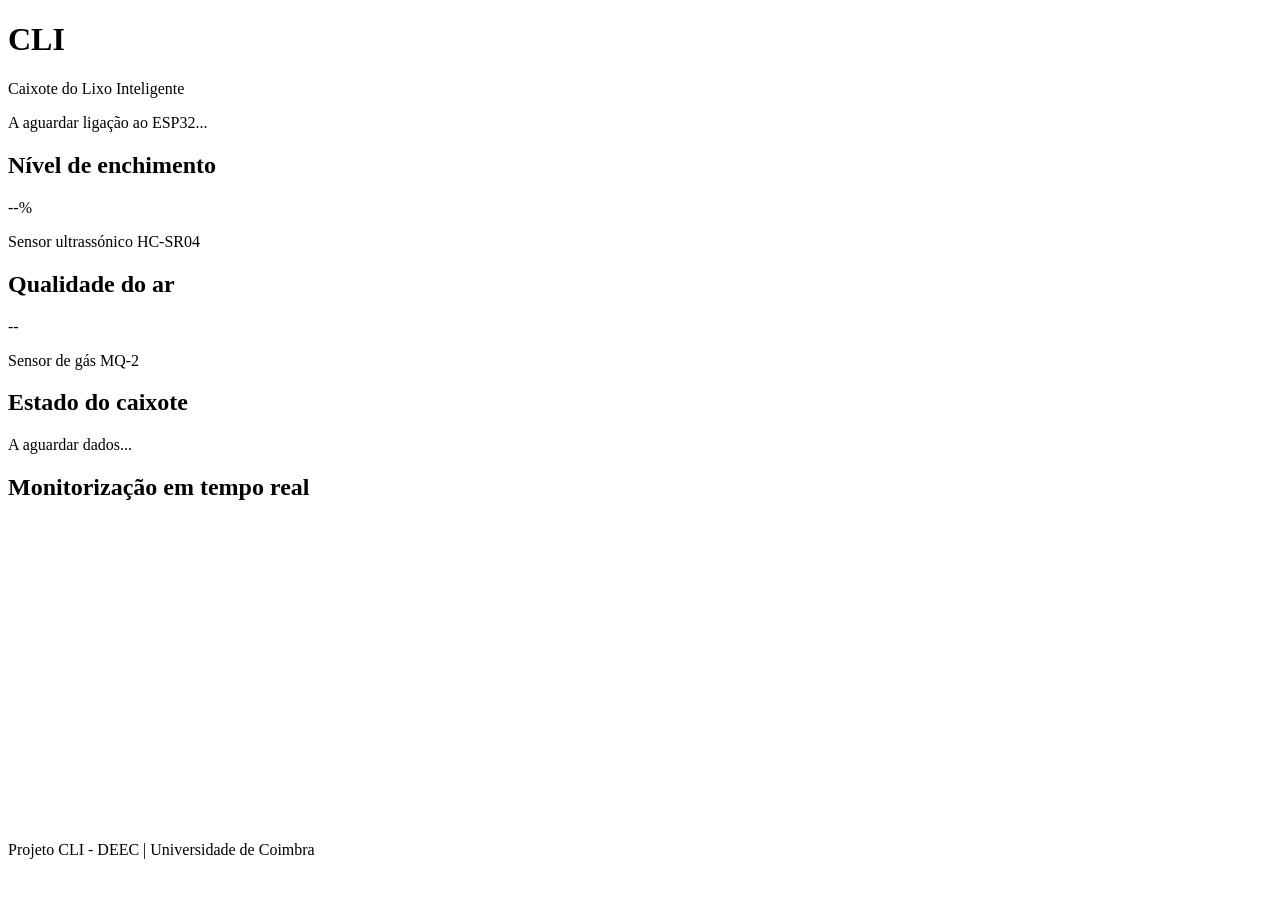
==== index.html @ 329451e4 "Create index.html" ====
<!DOCTYPE html>
<html lang="pt">
<head>
    <meta charset="UTF-8">
    <meta name="viewport" content="width=device-width, initial-scale=1.0">
    <title>CLI - Caixote Inteligente</title>
    <link rel="stylesheet" href="style.css">
</head>
<body>

    <header>
        <h1>CLI</h1>
        <p>Caixote do Lixo Inteligente</p>
        <span id="ligacao">A aguardar ligação ao ESP32...</span>
    </header>

    <main>
        <section class="sensores">
            <div class="cartao">
                <h2>Nível de enchimento</h2>
                <p id="nivel">--%</p>
                <span>Sensor ultrassónico HC-SR04</span>
            </div>

            <div class="cartao">
                <h2>Qualidade do ar</h2>
                <p id="gas">--</p>
                <span>Sensor de gás MQ-2</span>
            </div>
        </section>

        <section class="estado">
            <h2>Estado do caixote</h2>
            <p id="estado">A aguardar dados...</p>
        </section>

        <section class="grafico">
            <h2>Monitorização em tempo real</h2>
            <canvas id="grafico" width="700" height="300"></canvas>
        </section>
    </main>

    <footer>
        <p>Projeto CLI - DEEC | Universidade de Coimbra</p>
    </footer>

    <script src="script.js"></script>
</body>
</html>
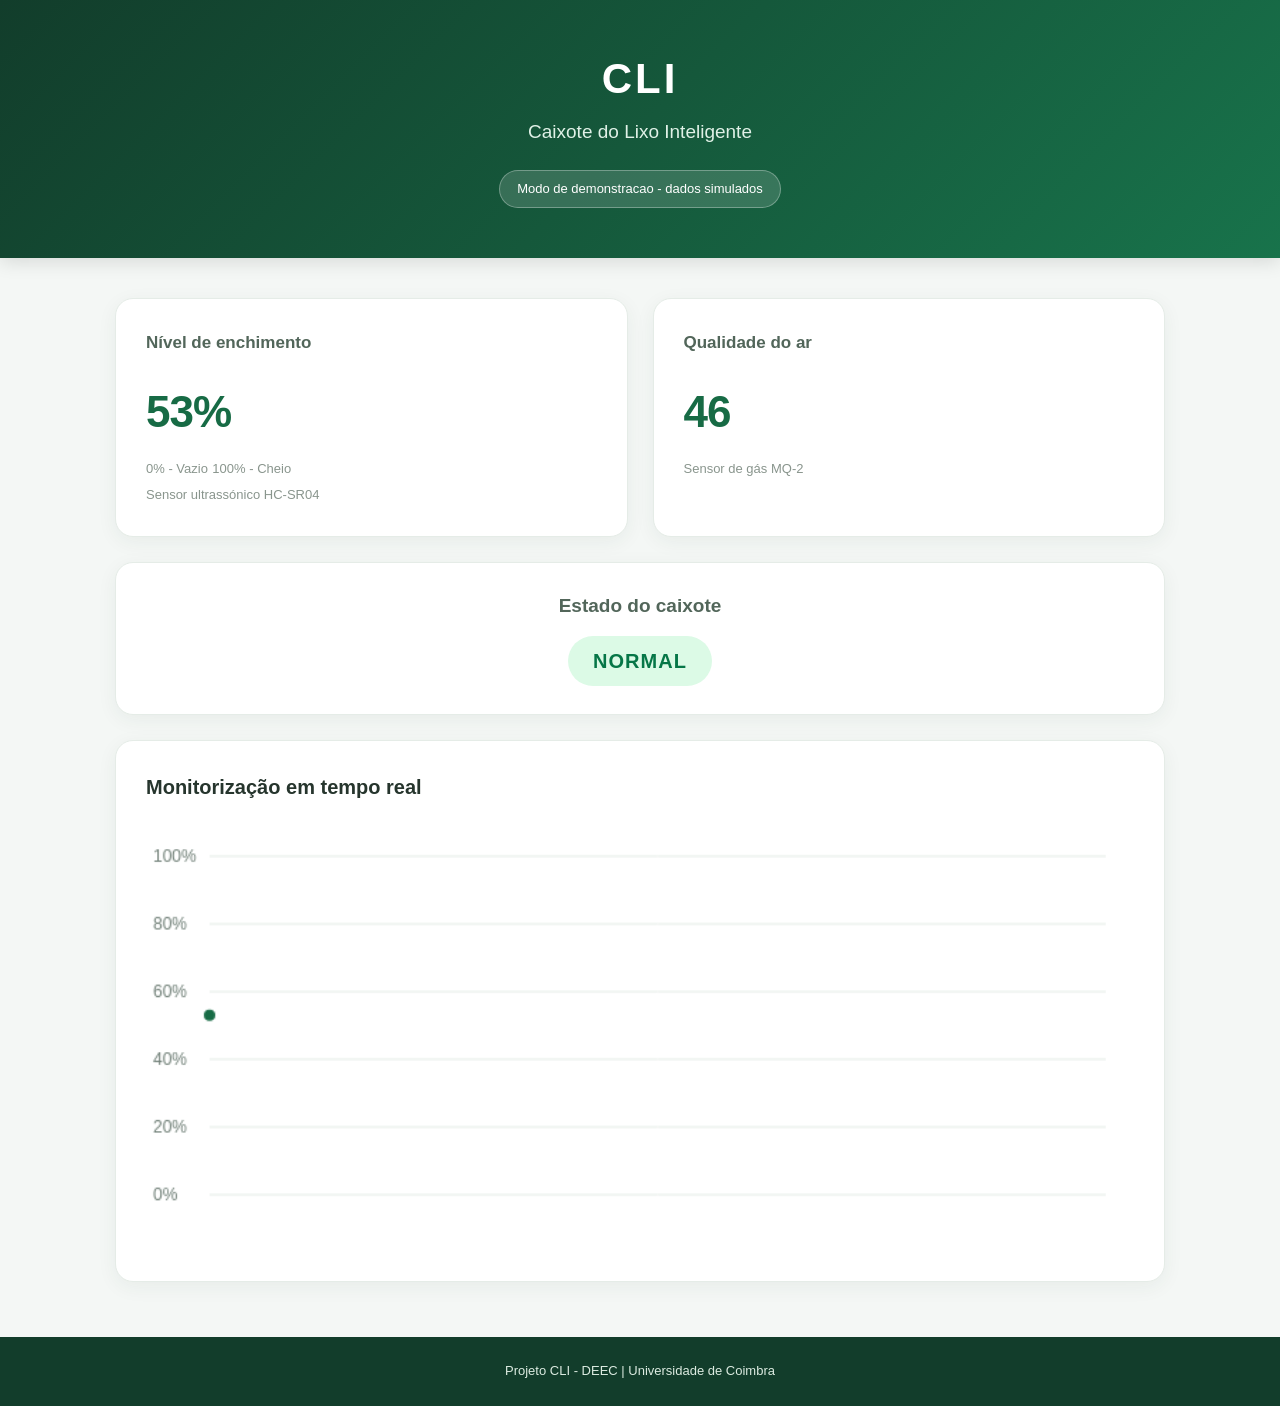
==== commit 39aa6486: "Update index.html" ====
--- a/index.html
+++ b/index.html
@@ -18,10 +18,21 @@
     <main>
         <section class="sensores">
             <div class="cartao">
-                <h2>Nível de enchimento</h2>
-                <p id="nivel">--%</p>
-                <span>Sensor ultrassónico HC-SR04</span>
-            </div>
+    <h2>Nível de enchimento</h2>
+
+    <p id="nivel">--%</p>
+
+    <div class="barra-progresso">
+        <div id="barraNivel"></div>
+    </div>
+
+    <div class="escala">
+        <span>0% - Vazio</span>
+        <span>100% - Cheio</span>
+    </div>
+
+    <span>Sensor ultrassónico HC-SR04</span>
+</div>
 
             <div class="cartao">
                 <h2>Qualidade do ar</h2>
--- a/style.css
+++ b/style.css
@@ -0,0 +1,196 @@
+
+/* CONFIGURACAO GERAL */
+* {
+    margin: 0;
+    padding: 0;
+    box-sizing: border-box;
+}
+
+body {
+    font-family: 'Segoe UI', Arial, sans-serif;
+    background: #f4f7f5;
+    color: #26352d;
+    line-height: 1.6;
+}
+
+/* CABECALHO */
+header {
+    background: linear-gradient(135deg, #123d2b, #18734b);
+    color: white;
+    text-align: center;
+    padding: 45px 20px 50px;
+    box-shadow: 0 4px 18px rgba(0, 0, 0, 0.12);
+}
+
+header h1 {
+    font-size: 42px;
+    font-weight: 800;
+    letter-spacing: 3px;
+    margin-bottom: 5px;
+}
+
+header p {
+    font-size: 19px;
+    color: #e0f1e7;
+    margin-bottom: 22px;
+}
+
+#ligacao {
+    display: inline-block;
+    font-size: 13px;
+    background: rgba(255, 255, 255, 0.15);
+    color: white;
+    padding: 8px 17px;
+    border: 1px solid rgba(255,255,255,0.3);
+    border-radius: 30px;
+}
+
+/* CONTEUDO PRINCIPAL */
+main {
+    max-width: 1100px;
+    margin: 40px auto;
+    padding: 0 25px;
+}
+
+/* CARTOES DOS SENSORES */
+.sensores {
+    display: grid;
+    grid-template-columns: repeat(2, 1fr);
+    gap: 25px;
+}
+
+.cartao {
+    background: white;
+    padding: 30px;
+    border-radius: 18px;
+    text-align: left;
+    border: 1px solid #e5ece7;
+    box-shadow: 0 5px 20px rgba(27, 70, 47, 0.06);
+    transition: transform 0.2s, box-shadow 0.2s;
+}
+
+.cartao:hover {
+    transform: translateY(-4px);
+    box-shadow: 0 10px 25px rgba(27, 70, 47, 0.12);
+}
+
+.cartao h2 {
+    font-size: 17px;
+    font-weight: 600;
+    color: #52665a;
+    margin-bottom: 20px;
+}
+
+.cartao p {
+    font-size: 44px;
+    font-weight: 750;
+    color: #176b45;
+    margin-bottom: 8px;
+    letter-spacing: -1px;
+}
+
+.cartao span {
+    font-size: 13px;
+    color: #89958d;
+}
+
+/* ESTADO DO CAIXOTE */
+.estado {
+    background: white;
+    padding: 28px;
+    margin-top: 25px;
+    border-radius: 18px;
+    text-align: center;
+    border: 1px solid #e5ece7;
+    box-shadow: 0 5px 20px rgba(27, 70, 47, 0.06);
+}
+
+.estado h2 {
+    font-size: 19px;
+    color: #52665a;
+    margin-bottom: 14px;
+}
+
+#estado {
+    display: inline-block;
+    font-size: 20px;
+    font-weight: 750;
+    letter-spacing: 1px;
+    padding: 9px 25px;
+    border-radius: 30px;
+    background: #eaf5ee;
+    color: #176b45;
+}
+
+/* GRAFICO */
+.grafico {
+    background: white;
+    padding: 30px;
+    margin-top: 25px;
+    border-radius: 18px;
+    border: 1px solid #e5ece7;
+    box-shadow: 0 5px 20px rgba(27, 70, 47, 0.06);
+}
+
+.grafico h2 {
+    font-size: 20px;
+    color: #26352d;
+    margin-bottom: 25px;
+}
+
+canvas {
+    display: block;
+    width: 100%;
+    height: auto;
+}
+
+/* RODAPE */
+footer {
+    background: #123d2b;
+    color: #dcebe1;
+    text-align: center;
+    padding: 24px 15px;
+    margin-top: 55px;
+    font-size: 13px;
+}
+
+/* ADAPTACAO A TELEMOVEIS */
+@media (max-width: 650px) {
+    header {
+        padding: 35px 15px;
+    }
+
+    header h1 {
+        font-size: 34px;
+    }
+
+    header p {
+        font-size: 16px;
+    }
+
+    main {
+        margin: 25px auto;
+        padding: 0 15px;
+    }
+
+    .sensores {
+        grid-template-columns: 1fr;
+        gap: 16px;
+    }
+
+    .cartao {
+        padding: 25px;
+    }
+
+    .cartao p {
+        font-size: 38px;
+    }
+
+    .grafico {
+        padding: 20px;
+    }
+
+    .estado {
+        padding: 22px;
+    }
+}
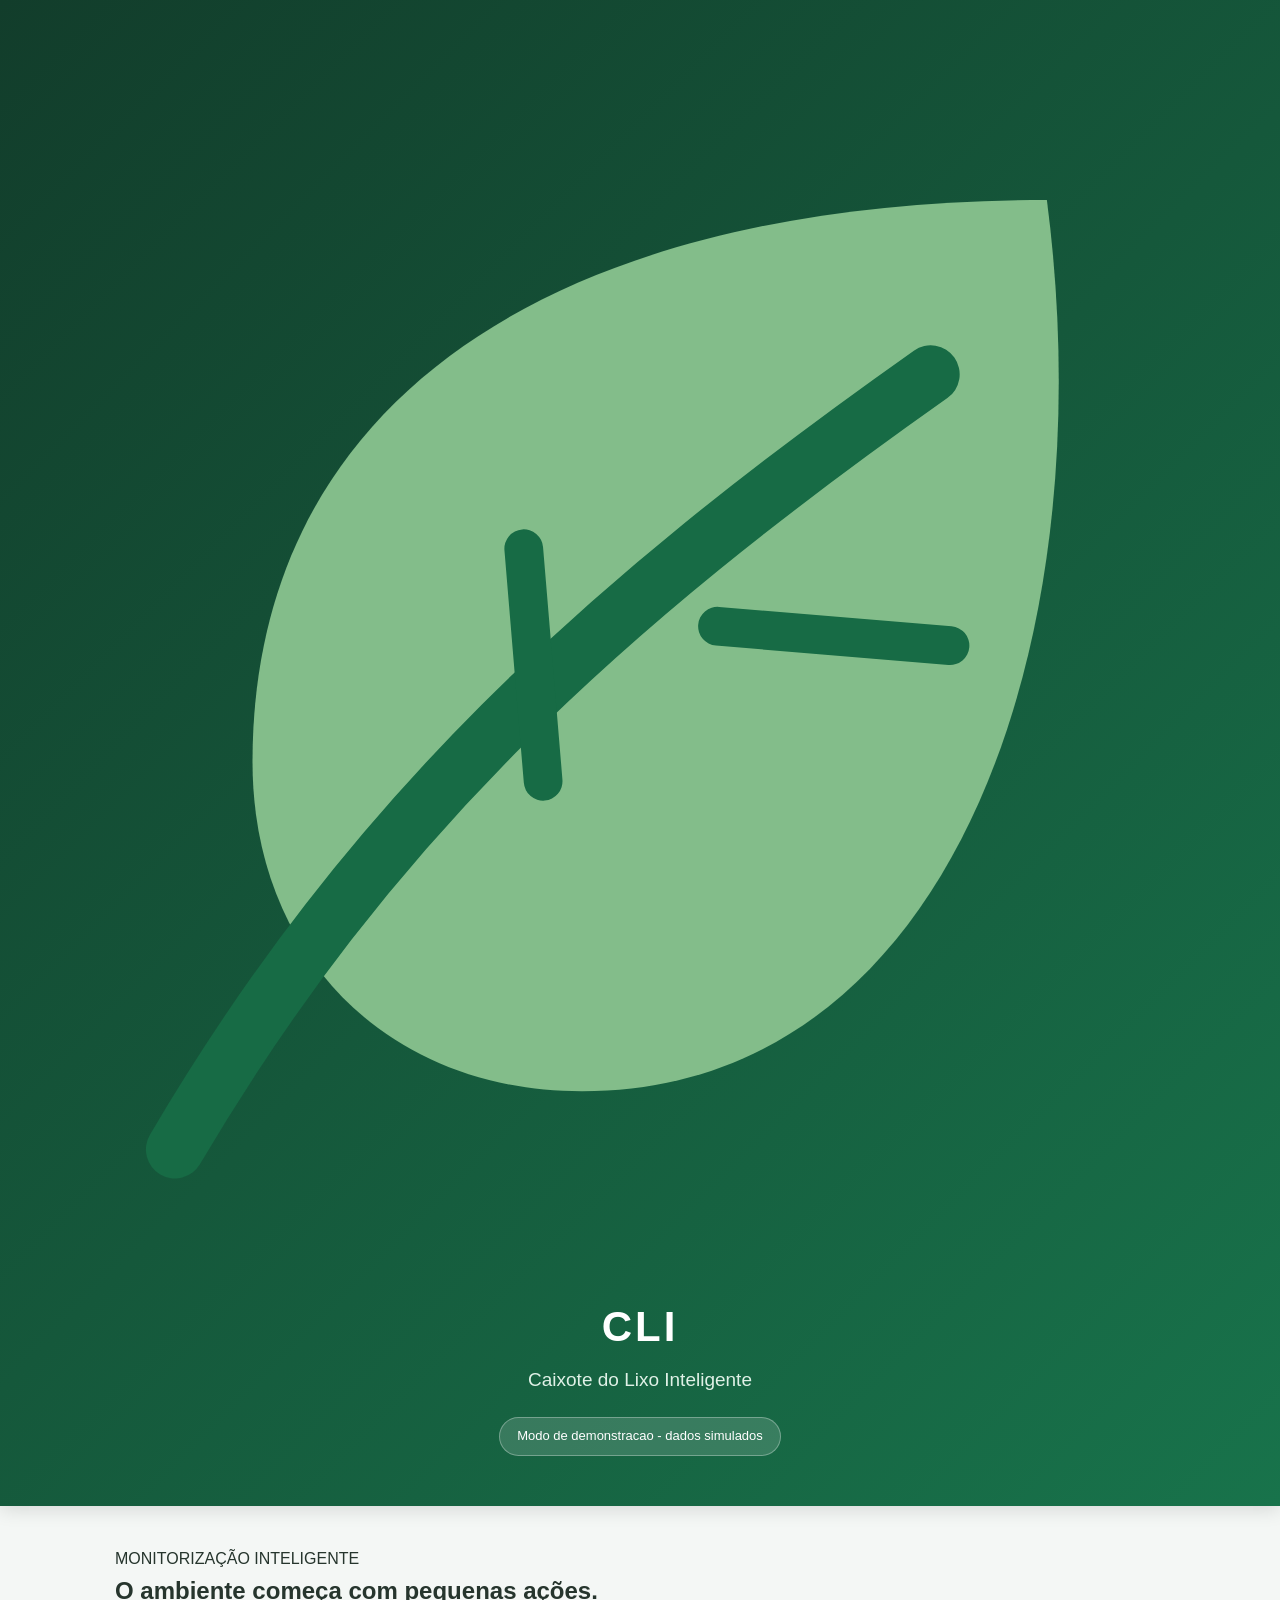
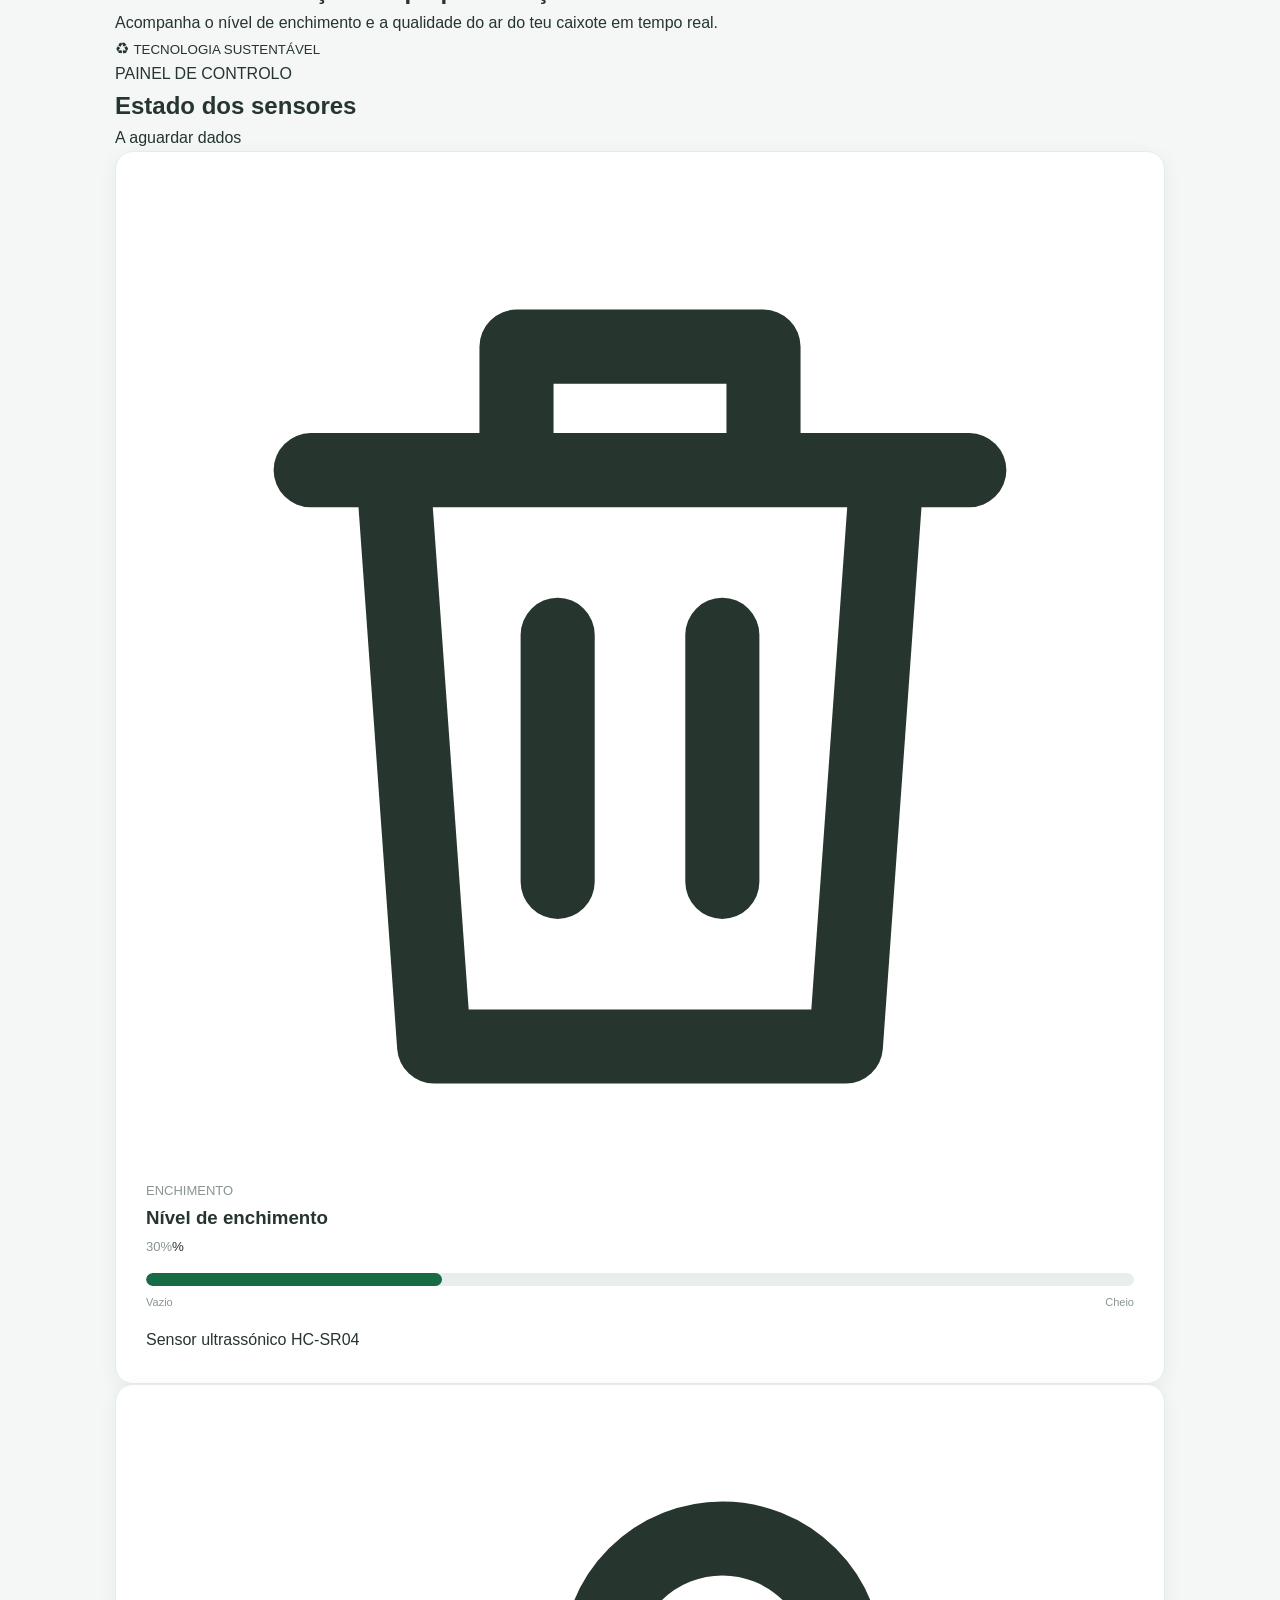
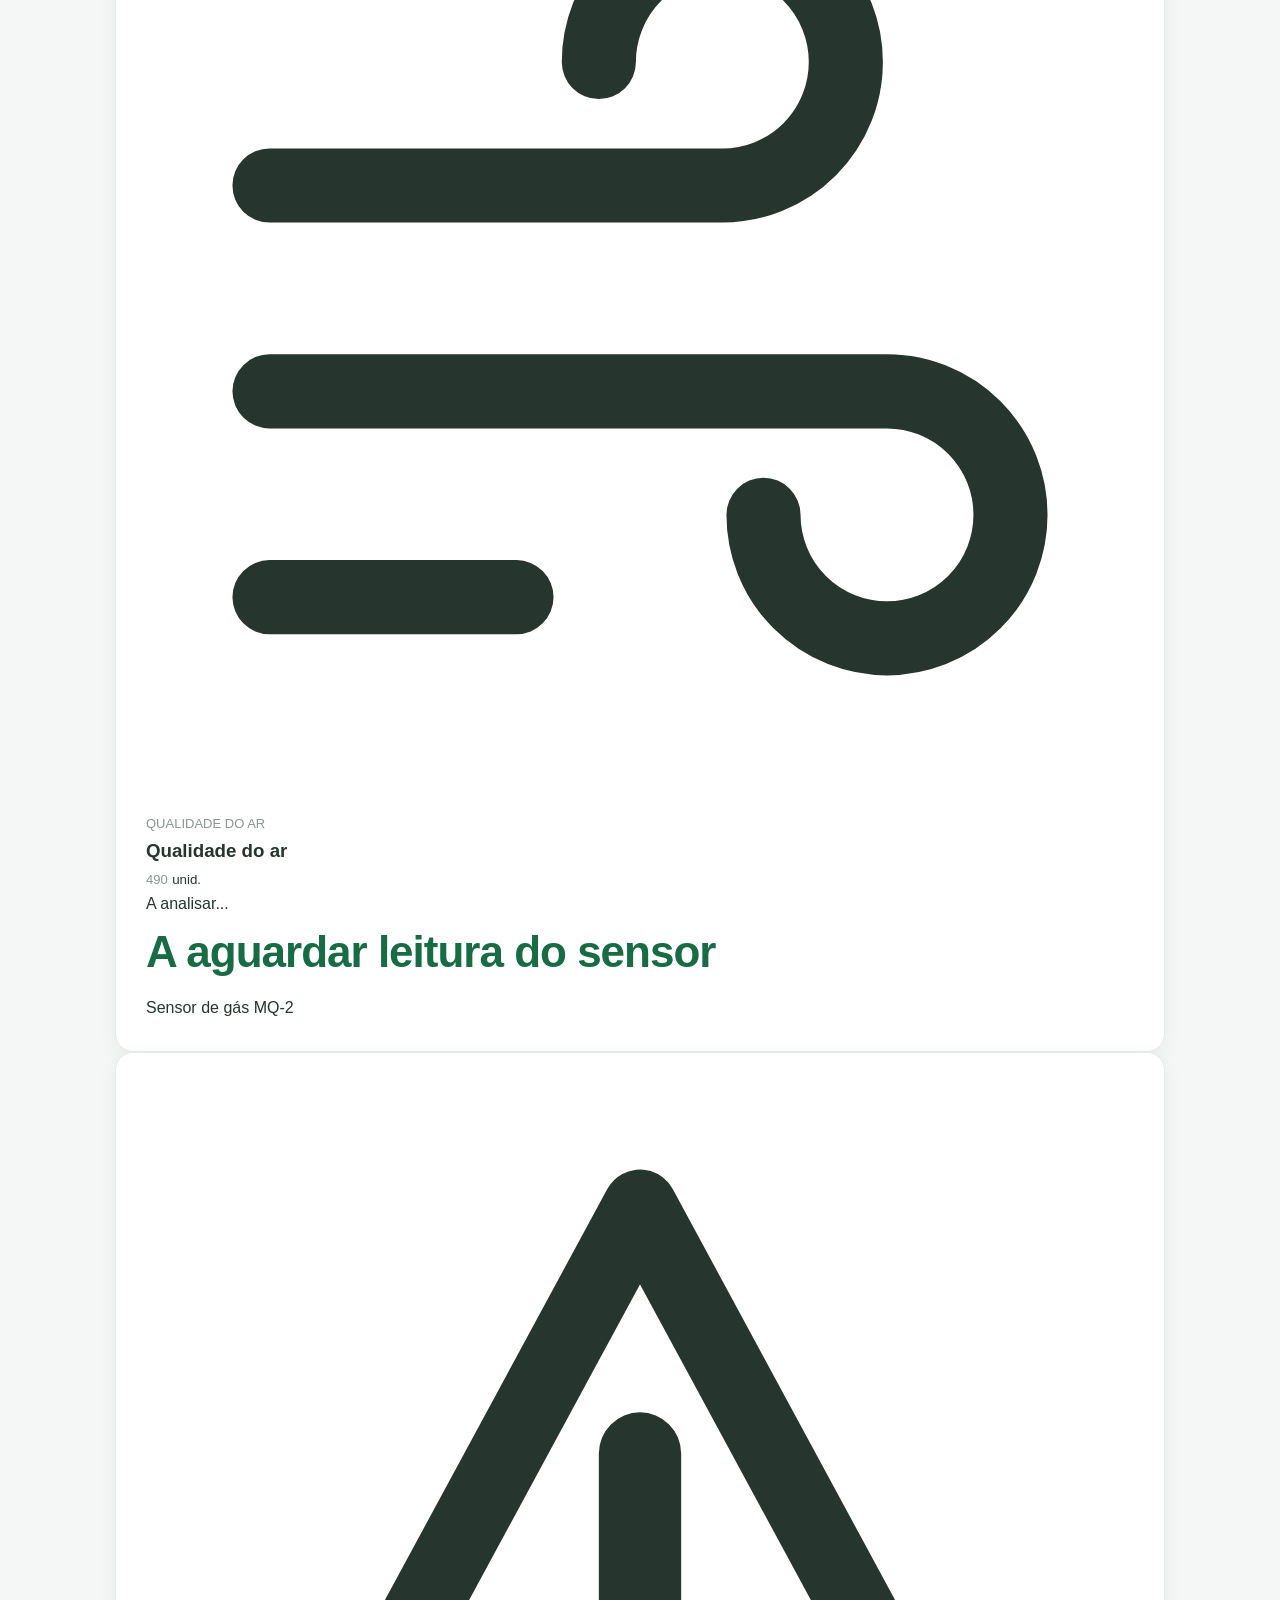
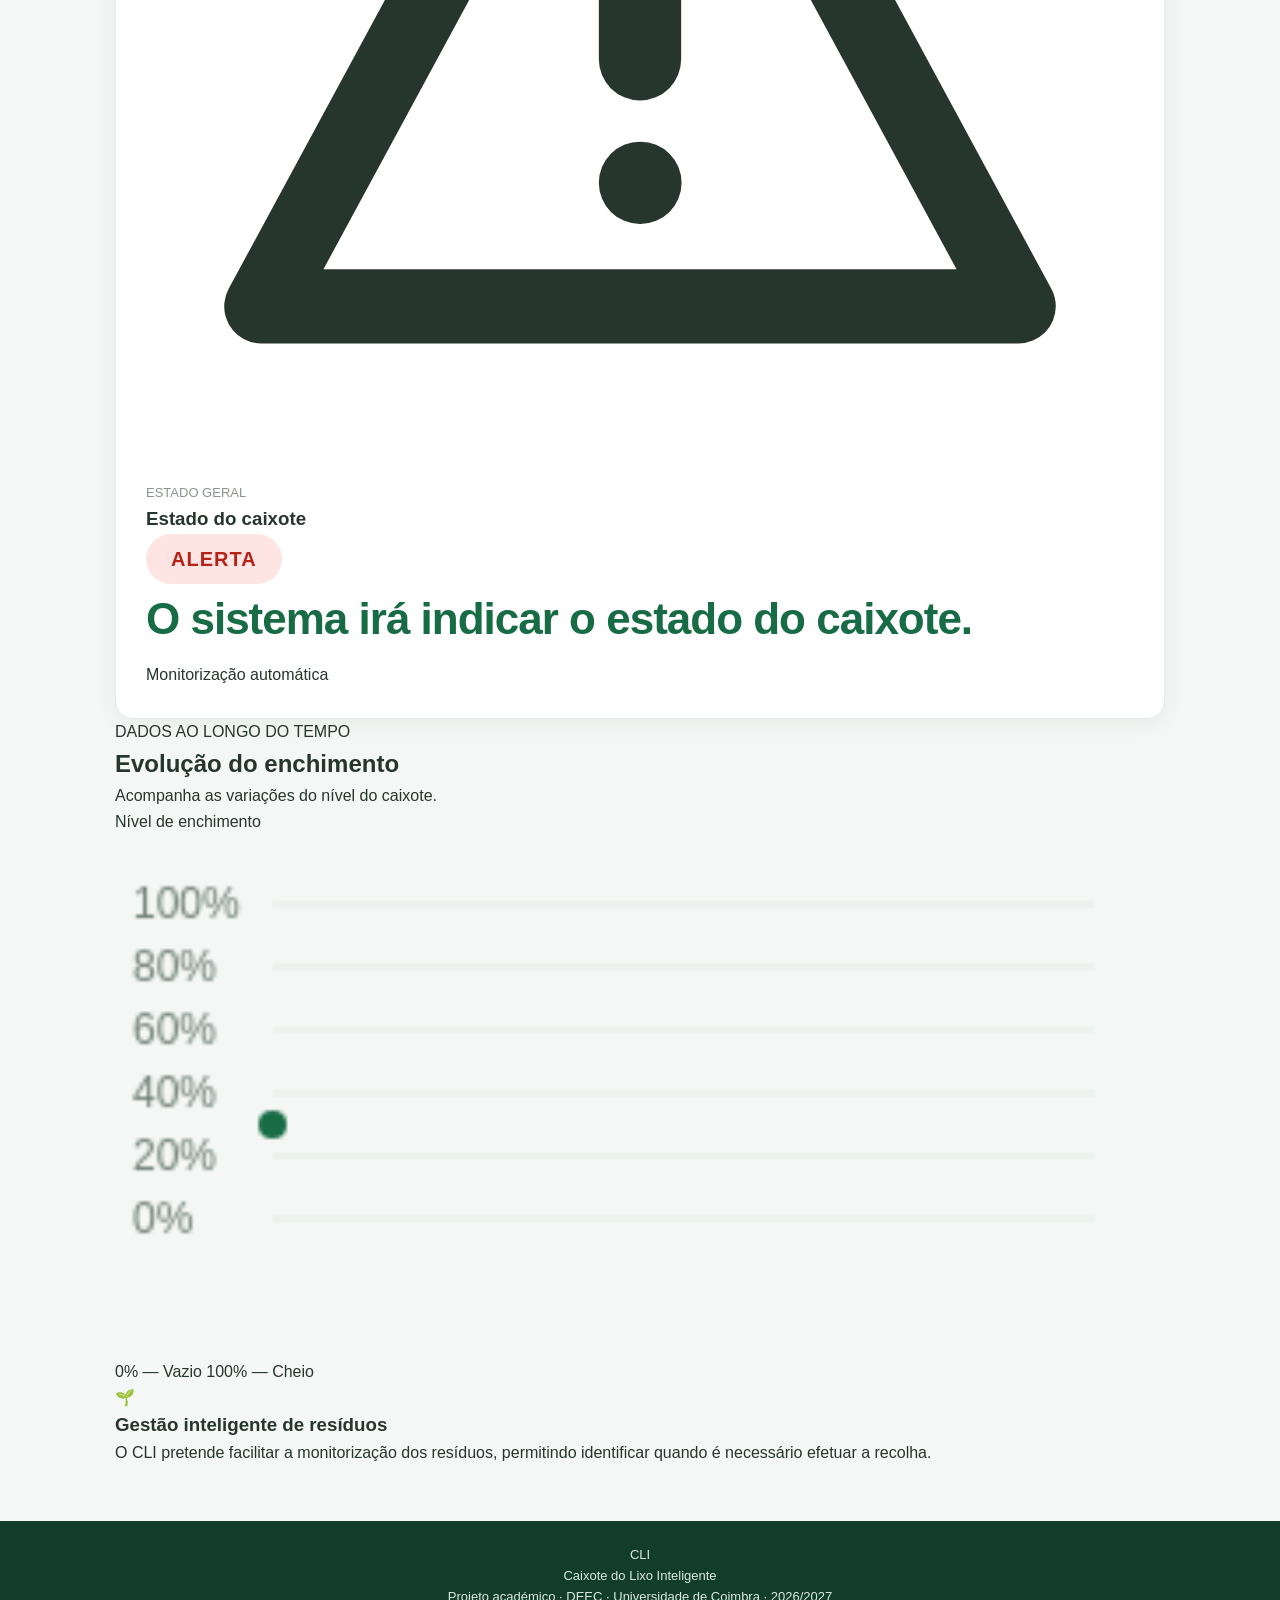
==== commit ba30d15a: "Update index.html" ====
--- a/index.html
+++ b/index.html
@@ -4,58 +4,220 @@
 <head>
     <meta charset="UTF-8">
     <meta name="viewport" content="width=device-width, initial-scale=1.0">
-    <title>CLI - Caixote Inteligente</title>
+    <meta name="theme-color" content="#f3f7f2">
+    <title>CLI | Caixote do Lixo Inteligente</title>
     <link rel="stylesheet" href="style.css">
 </head>
+
 <body>
 
-    <header>
-        <h1>CLI</h1>
-        <p>Caixote do Lixo Inteligente</p>
-        <span id="ligacao">A aguardar ligação ao ESP32...</span>
+    <header class="topo">
+        <div class="marca">
+            <div class="icone-folha">
+                <svg viewBox="0 0 64 64" aria-hidden="true">
+                    <path d="M53 8C28 8 12 18 12 37c0 10 7 17 17 17C48 54 56 31 53 8Z"
+                          fill="#83bd8a"/>
+                    <path d="M8 57C18 40 30 29 47 17"
+                          fill="none" stroke="#176b45"
+                          stroke-width="3" stroke-linecap="round"/>
+                    <path d="M27 38l-1-12M36 30l12 1"
+                          fill="none" stroke="#176b45"
+                          stroke-width="2" stroke-linecap="round"/>
+                </svg>
+            </div>
+
+            <div>
+                <h1>CLI</h1>
+                <p>Caixote do Lixo Inteligente</p>
+            </div>
+        </div>
+
+        <div class="ligacao">
+            <span class="ponto-ligacao"></span>
+            <span id="ligacao">A iniciar sistema...</span>
+        </div>
     </header>
 
-    <main>
-        <section class="sensores">
-            <div class="cartao">
-    <h2>Nível de enchimento</h2>
-
-    <p id="nivel">--%</p>
-
-    <div class="barra-progresso">
-        <div id="barraNivel"></div>
-    </div>
-
-    <div class="escala">
-        <span>0% - Vazio</span>
-        <span>100% - Cheio</span>
-    </div>
-
-    <span>Sensor ultrassónico HC-SR04</span>
-</div>
-
-            <div class="cartao">
-                <h2>Qualidade do ar</h2>
-                <p id="gas">--</p>
-                <span>Sensor de gás MQ-2</span>
-            </div>
-        </section>
-
-        <section class="estado">
-            <h2>Estado do caixote</h2>
-            <p id="estado">A aguardar dados...</p>
-        </section>
-
-        <section class="grafico">
-            <h2>Monitorização em tempo real</h2>
-            <canvas id="grafico" width="700" height="300"></canvas>
-        </section>
+    <main class="conteudo">
+
+        <section class="introducao">
+            <div>
+                <span class="etiqueta">MONITORIZAÇÃO INTELIGENTE</span>
+                <h2>O ambiente começa com <span>pequenas ações.</span></h2>
+                <p>
+                    Acompanha o nível de enchimento e a qualidade do ar
+                    do teu caixote em tempo real.
+                </p>
+            </div>
+
+            <div class="decoracao">
+                <span>♻</span>
+                <small>TECNOLOGIA SUSTENTÁVEL</small>
+            </div>
+        </section>
+
+        <section class="resumo">
+            <div class="titulo-seccao">
+                <div>
+                    <span class="etiqueta">PAINEL DE CONTROLO</span>
+                    <h2>Estado dos sensores</h2>
+                </div>
+                <span class="atualizacao" id="atualizacao">
+                    A aguardar dados
+                </span>
+            </div>
+
+            <div class="cartoes">
+
+                <!-- CARTÃO DO ENCHIMENTO -->
+                <article class="cartao">
+                    <div class="cartao-topo">
+                        <div class="icone-cartao verde">
+                            <svg viewBox="0 0 24 24" aria-hidden="true">
+                                <path d="M4 7h16M9 7V4h6v3m-9 0 1 14h10l1-14M10 11v6m4-6v6"
+                                      fill="none" stroke="currentColor"
+                                      stroke-width="1.8" stroke-linecap="round"
+                                      stroke-linejoin="round"/>
+                            </svg>
+                        </div>
+                        <span class="categoria">ENCHIMENTO</span>
+                    </div>
+
+                    <h3>Nível de enchimento</h3>
+                    <div class="valor">
+                        <span id="nivel">--</span><small>%</small>
+                    </div>
+
+                    <div class="barra-progresso">
+                        <div id="barraNivel"></div>
+                    </div>
+
+                    <div class="escala">
+                        <span>Vazio</span>
+                        <span>Cheio</span>
+                    </div>
+
+                    <div class="cartao-rodape">
+                        <span class="mini-ponto"></span>
+                        Sensor ultrassónico HC-SR04
+                    </div>
+                </article>
+
+                <!-- CARTÃO DA QUALIDADE DO AR -->
+                <article class="cartao">
+                    <div class="cartao-topo">
+                        <div class="icone-cartao azul">
+                            <svg viewBox="0 0 24 24" aria-hidden="true">
+                                <path d="M3 9h11a3 3 0 1 0-3-3M3 14h15a3 3 0 1 1-3 3M3 19h6"
+                                      fill="none" stroke="currentColor"
+                                      stroke-width="1.8" stroke-linecap="round"/>
+                            </svg>
+                        </div>
+                        <span class="categoria">QUALIDADE DO AR</span>
+                    </div>
+
+                    <h3>Qualidade do ar</h3>
+                    <div class="valor valor-gas">
+                        <span id="gas">--</span>
+                        <small>unid.</small>
+                    </div>
+
+                    <div class="estado-ar" id="estadoAr">
+                        A analisar...
+                    </div>
+
+                    <p class="descricao-ar" id="descricaoAr">
+                        A aguardar leitura do sensor
+                    </p>
+
+                    <div class="cartao-rodape">
+                        <span class="mini-ponto azul-ponto"></span>
+                        Sensor de gás MQ-2
+                    </div>
+                </article>
+
+                <!-- CARTÃO DO ESTADO GERAL -->
+                <article class="cartao cartao-estado">
+                    <div class="cartao-topo">
+                        <div class="icone-cartao amarelo">
+                            <svg viewBox="0 0 24 24" aria-hidden="true">
+                                <path d="M12 3 2.8 20h18.4L12 3Z"
+                                      fill="none" stroke="currentColor"
+                                      stroke-width="1.8" stroke-linejoin="round"/>
+                                <path d="M12 9v5m0 3h.01"
+                                      stroke="currentColor" stroke-width="2"
+                                      stroke-linecap="round"/>
+                            </svg>
+                        </div>
+                        <span class="categoria">ESTADO GERAL</span>
+                    </div>
+
+                    <h3>Estado do caixote</h3>
+
+                    <div class="estado-geral" id="estado">
+                        A aguardar dados...
+                    </div>
+
+                    <p class="descricao-estado" id="descricaoEstado">
+                        O sistema irá indicar o estado do caixote.
+                    </p>
+
+                    <div class="cartao-rodape">
+                        <span class="mini-ponto amarelo-ponto"></span>
+                        Monitorização automática
+                    </div>
+                </article>
+
+            </div>
+        </section>
+
+        <!-- GRAFICO -->
+        <section class="grafico-cartao">
+            <div class="grafico-cabecalho">
+                <div>
+                    <span class="etiqueta">DADOS AO LONGO DO TEMPO</span>
+                    <h2>Evolução do enchimento</h2>
+                    <p>Acompanha as variações do nível do caixote.</p>
+                </div>
+
+                <div class="legenda">
+                    <span></span>
+                    Nível de enchimento
+                </div>
+            </div>
+
+            <div class="grafico-area">
+                <canvas id="grafico"></canvas>
+            </div>
+
+            <div class="grafico-rodape">
+                <span>0% — Vazio</span>
+                <span>100% — Cheio</span>
+            </div>
+        </section>
+
+        <section class="nota">
+            <div class="nota-icone">🌱</div>
+            <div>
+                <h3>Gestão inteligente de resíduos</h3>
+                <p>
+                    O CLI pretende facilitar a monitorização dos resíduos,
+                    permitindo identificar quando é necessário efetuar a recolha.
+                </p>
+            </div>
+        </section>
+
     </main>
 
     <footer>
-        <p>Projeto CLI - DEEC | Universidade de Coimbra</p>
+        <div class="footer-marca">
+            <span>CLI</span>
+            <p>Caixote do Lixo Inteligente</p>
+        </div>
+        <p>Projeto académico · DEEC · Universidade de Coimbra · 2026/2027</p>
     </footer>
 
     <script src="script.js"></script>
+
 </body>
 </html>
--- a/style.css
+++ b/style.css
@@ -194,3 +194,34 @@
         padding: 22px;
     }
 }
+
+/* BARRA DE PROGRESSO DO ENCHIMENTO */
+
+.barra-progresso {
+    width: 100%;
+    height: 13px;
+    background-color: #e8eee9;
+    border-radius: 20px;
+    overflow: hidden;
+    margin: 15px 0 8px;
+}
+
+#barraNivel {
+    width: 0%;
+    height: 100%;
+    background-color: #176b45;
+    border-radius: 20px;
+    transition: width 0.5s ease, background-color 0.5s ease;
+}
+
+.escala {
+    display: flex;
+    justify-content: space-between;
+    margin-bottom: 15px;
+}
+
+.escala span {
+    font-size: 11px;
+    color: #89958d;
+}
+
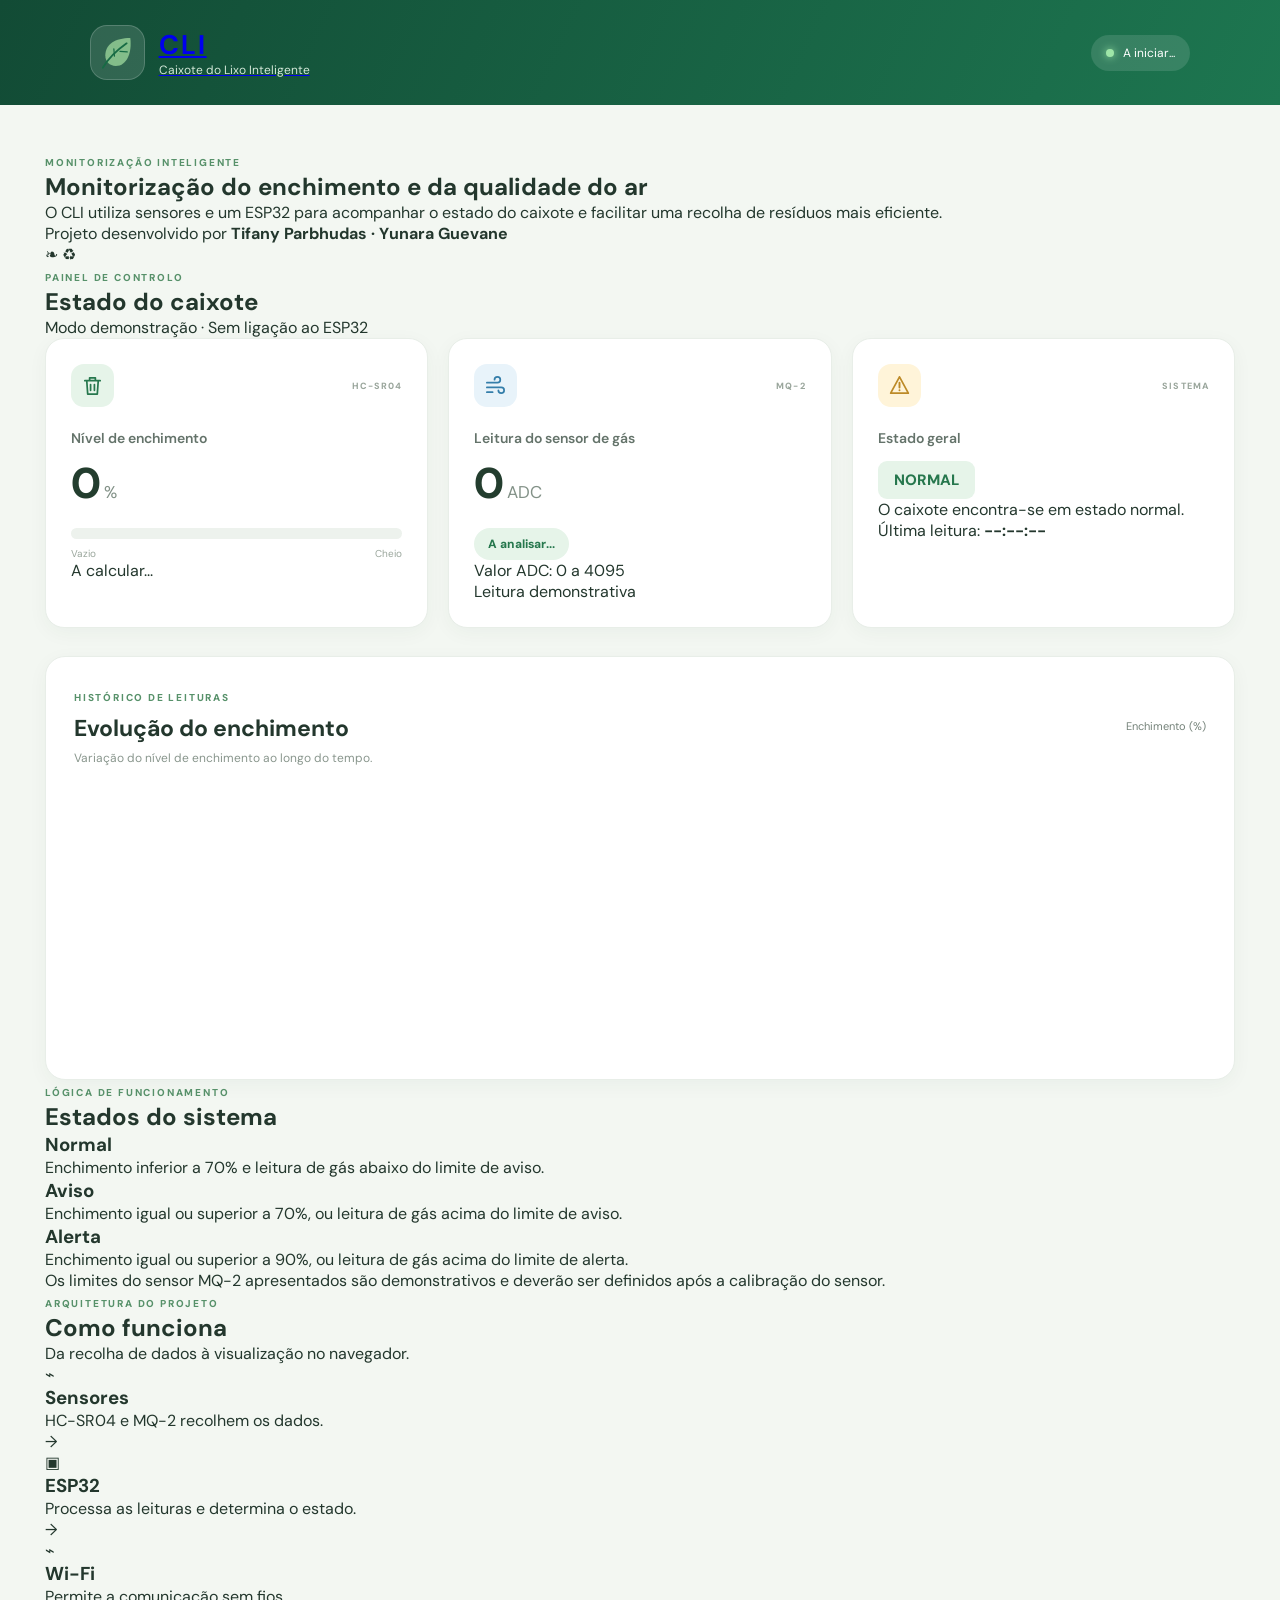
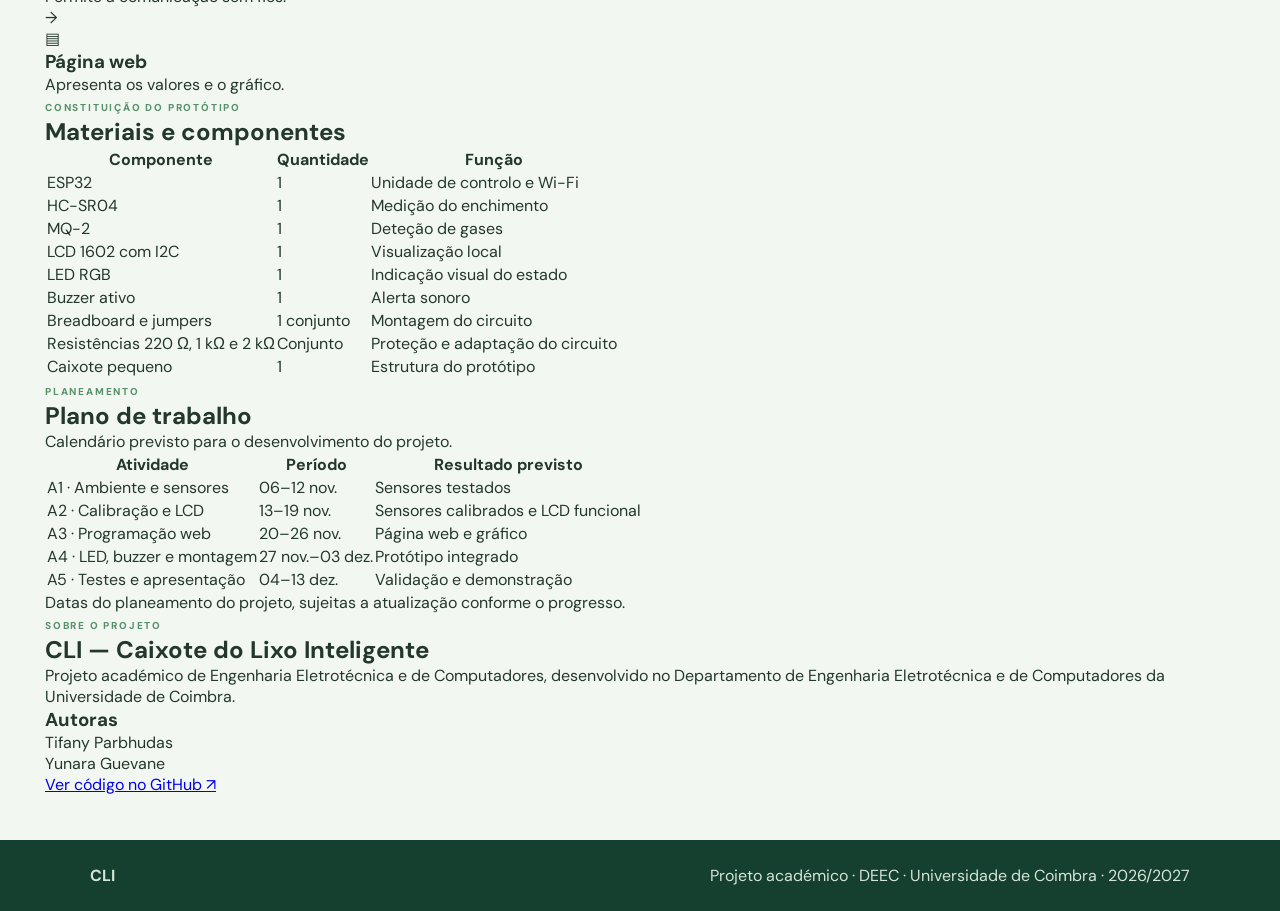
==== commit 675357b8: "Update index.html" ====
--- a/index.html
+++ b/index.html
@@ -4,220 +4,314 @@
 <head>
     <meta charset="UTF-8">
     <meta name="viewport" content="width=device-width, initial-scale=1.0">
-    <meta name="theme-color" content="#f3f7f2">
+    <meta name="theme-color" content="#174b35">
+    <meta name="description" content="CLI - Caixote do Lixo Inteligente. Monitorização do nível de enchimento e da qualidade do ar através de sensores e ESP32.">
     <title>CLI | Caixote do Lixo Inteligente</title>
+    <link rel="icon" type="image/svg+xml"
+          href="data:image/svg+xml,%3Csvg xmlns='http://www.w3.org/2000/svg' viewBox='0 0 64 64'%3E%3Crect width='64' height='64' rx='16' fill='%23176b45'/%3E%3Cpath d='M49 10C24 10 12 21 12 39c0 9 7 15 16 15 17 0 24-22 21-44Z' fill='%239bd6a5'/%3E%3Cpath d='M9 56C19 40 30 29 45 18' stroke='white' stroke-width='3' fill='none' stroke-linecap='round'/%3E%3C/svg%3E">
     <link rel="stylesheet" href="style.css">
 </head>
 
 <body>
 
-    <header class="topo">
-        <div class="marca">
-            <div class="icone-folha">
-                <svg viewBox="0 0 64 64" aria-hidden="true">
-                    <path d="M53 8C28 8 12 18 12 37c0 10 7 17 17 17C48 54 56 31 53 8Z"
-                          fill="#83bd8a"/>
-                    <path d="M8 57C18 40 30 29 47 17"
-                          fill="none" stroke="#176b45"
-                          stroke-width="3" stroke-linecap="round"/>
-                    <path d="M27 38l-1-12M36 30l12 1"
-                          fill="none" stroke="#176b45"
-                          stroke-width="2" stroke-linecap="round"/>
-                </svg>
-            </div>
-
-            <div>
-                <h1>CLI</h1>
-                <p>Caixote do Lixo Inteligente</p>
-            </div>
-        </div>
-
-        <div class="ligacao">
-            <span class="ponto-ligacao"></span>
-            <span id="ligacao">A iniciar sistema...</span>
-        </div>
-    </header>
-
-    <main class="conteudo">
-
-        <section class="introducao">
-            <div>
-                <span class="etiqueta">MONITORIZAÇÃO INTELIGENTE</span>
-                <h2>O ambiente começa com <span>pequenas ações.</span></h2>
-                <p>
-                    Acompanha o nível de enchimento e a qualidade do ar
-                    do teu caixote em tempo real.
+<header class="topo">
+    <a class="marca" href="#inicio" aria-label="CLI - Início">
+        <div class="icone-folha" aria-hidden="true">
+            <svg viewBox="0 0 64 64">
+                <path d="M53 8C28 8 12 18 12 37c0 10 7 17 17 17C48 54 56 31 53 8Z" fill="#83bd8a"/>
+                <path d="M8 57C18 40 30 29 47 17" fill="none" stroke="#176b45" stroke-width="3" stroke-linecap="round"/>
+                <path d="M27 38l-1-12M36 30l12 1" fill="none" stroke="#176b45" stroke-width="2" stroke-linecap="round"/>
+            </svg>
+        </div>
+        <div>
+            <h1>CLI</h1>
+            <p>Caixote do Lixo Inteligente</p>
+        </div>
+    </a>
+
+    <div class="ligacao" id="estadoLigacao">
+        <span class="ponto-ligacao"></span>
+        <span id="textoLigacao">A iniciar...</span>
+    </div>
+</header>
+
+<main class="conteudo" id="inicio">
+
+    <section class="apresentacao">
+        <div>
+            <span class="etiqueta">MONITORIZAÇÃO INTELIGENTE</span>
+            <h2>Monitorização do <span>enchimento</span> e da <span>qualidade do ar</span></h2>
+            <p>
+                O CLI utiliza sensores e um ESP32 para acompanhar o estado
+                do caixote e facilitar uma recolha de resíduos mais eficiente.
+            </p>
+            <div class="autores-resumo">
+                <span>Projeto desenvolvido por</span>
+                <strong>Tifany Parbhudas · Yunara Guevane</strong>
+            </div>
+        </div>
+        <div class="ilustracao" aria-hidden="true">
+            <div class="circulo-ilustracao">
+                <span class="folha-grande">❧</span>
+                <span class="simbolo-reciclagem">♻</span>
+            </div>
+        </div>
+    </section>
+
+    <section class="painel">
+        <div class="cabecalho-seccao">
+            <div>
+                <span class="etiqueta">PAINEL DE CONTROLO</span>
+                <h2>Estado do caixote</h2>
+            </div>
+            <div class="demo-aviso" id="avisoDemo">
+                <span></span> Modo demonstração · Sem ligação ao ESP32
+            </div>
+        </div>
+
+        <div class="cartoes">
+
+            <article class="cartao">
+                <div class="cartao-topo">
+                    <div class="icone-cartao verde" aria-hidden="true">
+                        <svg viewBox="0 0 24 24">
+                            <path d="M4 7h16M9 7V4h6v3m-9 0 1 14h10l1-14M10 11v6m4-6v6"
+                                  fill="none" stroke="currentColor" stroke-width="1.8"
+                                  stroke-linecap="round" stroke-linejoin="round"/>
+                        </svg>
+                    </div>
+                    <span class="categoria">HC-SR04</span>
+                </div>
+
+                <h3>Nível de enchimento</h3>
+                <div class="valor">
+                    <span id="nivel">0</span><small>%</small>
+                </div>
+                <div class="barra-progresso">
+                    <div id="barraNivel"></div>
+                </div>
+                <div class="escala">
+                    <span>Vazio</span><span>Cheio</span>
+                </div>
+                <p class="estado-cartao" id="estadoEnchimento">A calcular...</p>
+            </article>
+
+            <article class="cartao">
+                <div class="cartao-topo">
+                    <div class="icone-cartao azul" aria-hidden="true">
+                        <svg viewBox="0 0 24 24">
+                            <path d="M3 9h11a3 3 0 1 0-3-3M3 14h15a3 3 0 1 1-3 3M3 19h6"
+                                  fill="none" stroke="currentColor" stroke-width="1.8"
+                                  stroke-linecap="round"/>
+                        </svg>
+                    </div>
+                    <span class="categoria">MQ-2</span>
+                </div>
+
+                <h3>Leitura do sensor de gás</h3>
+                <div class="valor">
+                    <span id="gas">0</span><small>ADC</small>
+                </div>
+                <div class="estado-ar" id="estadoAr">A analisar...</div>
+                <p class="texto-auxiliar">Valor ADC: 0 a 4095</p>
+                <p class="estado-cartao" id="descricaoAr">
+                    Leitura demonstrativa
                 </p>
-            </div>
-
-            <div class="decoracao">
-                <span>♻</span>
-                <small>TECNOLOGIA SUSTENTÁVEL</small>
-            </div>
-        </section>
-
-        <section class="resumo">
-            <div class="titulo-seccao">
-                <div>
-                    <span class="etiqueta">PAINEL DE CONTROLO</span>
-                    <h2>Estado dos sensores</h2>
-                </div>
-                <span class="atualizacao" id="atualizacao">
-                    A aguardar dados
-                </span>
-            </div>
-
-            <div class="cartoes">
-
-                <!-- CARTÃO DO ENCHIMENTO -->
-                <article class="cartao">
-                    <div class="cartao-topo">
-                        <div class="icone-cartao verde">
-                            <svg viewBox="0 0 24 24" aria-hidden="true">
-                                <path d="M4 7h16M9 7V4h6v3m-9 0 1 14h10l1-14M10 11v6m4-6v6"
-                                      fill="none" stroke="currentColor"
-                                      stroke-width="1.8" stroke-linecap="round"
-                                      stroke-linejoin="round"/>
-                            </svg>
-                        </div>
-                        <span class="categoria">ENCHIMENTO</span>
+            </article>
+
+            <article class="cartao">
+                <div class="cartao-topo">
+                    <div class="icone-cartao amarelo" aria-hidden="true">
+                        <svg viewBox="0 0 24 24">
+                            <path d="M12 3 2.8 20h18.4L12 3Z" fill="none"
+                                  stroke="currentColor" stroke-width="1.8"
+                                  stroke-linejoin="round"/>
+                            <path d="M12 9v5m0 3h.01" stroke="currentColor"
+                                  stroke-width="2" stroke-linecap="round"/>
+                        </svg>
                     </div>
-
-                    <h3>Nível de enchimento</h3>
-                    <div class="valor">
-                        <span id="nivel">--</span><small>%</small>
-                    </div>
-
-                    <div class="barra-progresso">
-                        <div id="barraNivel"></div>
-                    </div>
-
-                    <div class="escala">
-                        <span>Vazio</span>
-                        <span>Cheio</span>
-                    </div>
-
-                    <div class="cartao-rodape">
-                        <span class="mini-ponto"></span>
-                        Sensor ultrassónico HC-SR04
-                    </div>
-                </article>
-
-                <!-- CARTÃO DA QUALIDADE DO AR -->
-                <article class="cartao">
-                    <div class="cartao-topo">
-                        <div class="icone-cartao azul">
-                            <svg viewBox="0 0 24 24" aria-hidden="true">
-                                <path d="M3 9h11a3 3 0 1 0-3-3M3 14h15a3 3 0 1 1-3 3M3 19h6"
-                                      fill="none" stroke="currentColor"
-                                      stroke-width="1.8" stroke-linecap="round"/>
-                            </svg>
-                        </div>
-                        <span class="categoria">QUALIDADE DO AR</span>
-                    </div>
-
-                    <h3>Qualidade do ar</h3>
-                    <div class="valor valor-gas">
-                        <span id="gas">--</span>
-                        <small>unid.</small>
-                    </div>
-
-                    <div class="estado-ar" id="estadoAr">
-                        A analisar...
-                    </div>
-
-                    <p class="descricao-ar" id="descricaoAr">
-                        A aguardar leitura do sensor
-                    </p>
-
-                    <div class="cartao-rodape">
-                        <span class="mini-ponto azul-ponto"></span>
-                        Sensor de gás MQ-2
-                    </div>
-                </article>
-
-                <!-- CARTÃO DO ESTADO GERAL -->
-                <article class="cartao cartao-estado">
-                    <div class="cartao-topo">
-                        <div class="icone-cartao amarelo">
-                            <svg viewBox="0 0 24 24" aria-hidden="true">
-                                <path d="M12 3 2.8 20h18.4L12 3Z"
-                                      fill="none" stroke="currentColor"
-                                      stroke-width="1.8" stroke-linejoin="round"/>
-                                <path d="M12 9v5m0 3h.01"
-                                      stroke="currentColor" stroke-width="2"
-                                      stroke-linecap="round"/>
-                            </svg>
-                        </div>
-                        <span class="categoria">ESTADO GERAL</span>
-                    </div>
-
-                    <h3>Estado do caixote</h3>
-
-                    <div class="estado-geral" id="estado">
-                        A aguardar dados...
-                    </div>
-
-                    <p class="descricao-estado" id="descricaoEstado">
-                        O sistema irá indicar o estado do caixote.
-                    </p>
-
-                    <div class="cartao-rodape">
-                        <span class="mini-ponto amarelo-ponto"></span>
-                        Monitorização automática
-                    </div>
-                </article>
-
-            </div>
-        </section>
-
-        <!-- GRAFICO -->
-        <section class="grafico-cartao">
-            <div class="grafico-cabecalho">
-                <div>
-                    <span class="etiqueta">DADOS AO LONGO DO TEMPO</span>
-                    <h2>Evolução do enchimento</h2>
-                    <p>Acompanha as variações do nível do caixote.</p>
-                </div>
-
-                <div class="legenda">
-                    <span></span>
-                    Nível de enchimento
-                </div>
-            </div>
-
-            <div class="grafico-area">
-                <canvas id="grafico"></canvas>
-            </div>
-
-            <div class="grafico-rodape">
-                <span>0% — Vazio</span>
-                <span>100% — Cheio</span>
-            </div>
-        </section>
-
-        <section class="nota">
-            <div class="nota-icone">🌱</div>
-            <div>
-                <h3>Gestão inteligente de resíduos</h3>
-                <p>
-                    O CLI pretende facilitar a monitorização dos resíduos,
-                    permitindo identificar quando é necessário efetuar a recolha.
+                    <span class="categoria">SISTEMA</span>
+                </div>
+
+                <h3>Estado geral</h3>
+                <div class="estado-geral estado-normal" id="estadoGeral">
+                    NORMAL
+                </div>
+                <p class="estado-cartao" id="descricaoEstado">
+                    O caixote encontra-se em estado normal.
                 </p>
-            </div>
-        </section>
-
-    </main>
-
-    <footer>
-        <div class="footer-marca">
-            <span>CLI</span>
-            <p>Caixote do Lixo Inteligente</p>
-        </div>
-        <p>Projeto académico · DEEC · Universidade de Coimbra · 2026/2027</p>
-    </footer>
-
-    <script src="script.js"></script>
-
+                <p class="ultima-leitura">
+                    Última leitura: <strong id="horaLeitura">--:--:--</strong>
+                </p>
+            </article>
+
+        </div>
+    </section>
+
+    <section class="grafico-cartao">
+        <div class="grafico-cabecalho">
+            <div>
+                <span class="etiqueta">HISTÓRICO DE LEITURAS</span>
+                <h2>Evolução do enchimento</h2>
+                <p>Variação do nível de enchimento ao longo do tempo.</p>
+            </div>
+            <span class="legenda"><i></i> Enchimento (%)</span>
+        </div>
+        <div class="grafico-area">
+            <canvas id="grafico" role="img"
+                    aria-label="Gráfico do histórico do nível de enchimento em percentagem ao longo do tempo.">
+                Gráfico do nível de enchimento.
+            </canvas>
+        </div>
+    </section>
+
+    <section class="seccao">
+        <div class="cabecalho-seccao">
+            <div>
+                <span class="etiqueta">LÓGICA DE FUNCIONAMENTO</span>
+                <h2>Estados do sistema</h2>
+            </div>
+        </div>
+
+        <div class="estados">
+            <article class="estado-card normal">
+                <span class="estado-ponto"></span>
+                <h3>Normal</h3>
+                <p>Enchimento inferior a 70% e leitura de gás abaixo do limite de aviso.</p>
+            </article>
+            <article class="estado-card atencao">
+                <span class="estado-ponto"></span>
+                <h3>Aviso</h3>
+                <p>Enchimento igual ou superior a 70%, ou leitura de gás acima do limite de aviso.</p>
+            </article>
+            <article class="estado-card alerta">
+                <span class="estado-ponto"></span>
+                <h3>Alerta</h3>
+                <p>Enchimento igual ou superior a 90%, ou leitura de gás acima do limite de alerta.</p>
+            </article>
+        </div>
+        <p class="nota-limites">
+            Os limites do sensor MQ-2 apresentados são demonstrativos e deverão
+            ser definidos após a calibração do sensor.
+        </p>
+    </section>
+
+    <section class="seccao">
+        <div class="cabecalho-seccao">
+            <div>
+                <span class="etiqueta">ARQUITETURA DO PROJETO</span>
+                <h2>Como funciona</h2>
+                <p class="subtitulo">Da recolha de dados à visualização no navegador.</p>
+            </div>
+        </div>
+
+        <div class="fluxo">
+            <div class="fluxo-item">
+                <div class="fluxo-icone">⌁</div>
+                <h3>Sensores</h3>
+                <p>HC-SR04 e MQ-2 recolhem os dados.</p>
+            </div>
+            <div class="seta">→</div>
+            <div class="fluxo-item">
+                <div class="fluxo-icone">▣</div>
+                <h3>ESP32</h3>
+                <p>Processa as leituras e determina o estado.</p>
+            </div>
+            <div class="seta">→</div>
+            <div class="fluxo-item">
+                <div class="fluxo-icone">⌁</div>
+                <h3>Wi-Fi</h3>
+                <p>Permite a comunicação sem fios.</p>
+            </div>
+            <div class="seta">→</div>
+            <div class="fluxo-item">
+                <div class="fluxo-icone">▤</div>
+                <h3>Página web</h3>
+                <p>Apresenta os valores e o gráfico.</p>
+            </div>
+        </div>
+    </section>
+
+    <section class="seccao">
+        <div class="cabecalho-seccao">
+            <div>
+                <span class="etiqueta">CONSTITUIÇÃO DO PROTÓTIPO</span>
+                <h2>Materiais e componentes</h2>
+            </div>
+        </div>
+
+        <div class="tabela-wrapper">
+            <table>
+                <thead>
+                    <tr><th>Componente</th><th>Quantidade</th><th>Função</th></tr>
+                </thead>
+                <tbody>
+                    <tr><td>ESP32</td><td>1</td><td>Unidade de controlo e Wi-Fi</td></tr>
+                    <tr><td>HC-SR04</td><td>1</td><td>Medição do enchimento</td></tr>
+                    <tr><td>MQ-2</td><td>1</td><td>Deteção de gases</td></tr>
+                    <tr><td>LCD 1602 com I2C</td><td>1</td><td>Visualização local</td></tr>
+                    <tr><td>LED RGB</td><td>1</td><td>Indicação visual do estado</td></tr>
+                    <tr><td>Buzzer ativo</td><td>1</td><td>Alerta sonoro</td></tr>
+                    <tr><td>Breadboard e jumpers</td><td>1 conjunto</td><td>Montagem do circuito</td></tr>
+                    <tr><td>Resistências 220 Ω, 1 kΩ e 2 kΩ</td><td>Conjunto</td><td>Proteção e adaptação do circuito</td></tr>
+                    <tr><td>Caixote pequeno</td><td>1</td><td>Estrutura do protótipo</td></tr>
+                </tbody>
+            </table>
+        </div>
+    </section>
+
+    <section class="seccao">
+        <div class="cabecalho-seccao">
+            <div>
+                <span class="etiqueta">PLANEAMENTO</span>
+                <h2>Plano de trabalho</h2>
+                <p class="subtitulo">Calendário previsto para o desenvolvimento do projeto.</p>
+            </div>
+        </div>
+
+        <div class="tabela-wrapper">
+            <table>
+                <thead>
+                    <tr><th>Atividade</th><th>Período</th><th>Resultado previsto</th></tr>
+                </thead>
+                <tbody>
+                    <tr><td>A1 · Ambiente e sensores</td><td>06–12 nov.</td><td>Sensores testados</td></tr>
+                    <tr><td>A2 · Calibração e LCD</td><td>13–19 nov.</td><td>Sensores calibrados e LCD funcional</td></tr>
+                    <tr><td>A3 · Programação web</td><td>20–26 nov.</td><td>Página web e gráfico</td></tr>
+                    <tr><td>A4 · LED, buzzer e montagem</td><td>27 nov.–03 dez.</td><td>Protótipo integrado</td></tr>
+                    <tr><td>A5 · Testes e apresentação</td><td>04–13 dez.</td><td>Validação e demonstração</td></tr>
+                </tbody>
+            </table>
+        </div>
+        <p class="nota-limites">Datas do planeamento do projeto, sujeitas a atualização conforme o progresso.</p>
+    </section>
+
+    <section class="seccao sobre">
+        <div>
+            <span class="etiqueta">SOBRE O PROJETO</span>
+            <h2>CLI — Caixote do Lixo Inteligente</h2>
+            <p>
+                Projeto académico de Engenharia Eletrotécnica e de Computadores,
+                desenvolvido no Departamento de Engenharia Eletrotécnica e de
+                Computadores da Universidade de Coimbra.
+            </p>
+        </div>
+        <div class="autores">
+            <h3>Autoras</h3>
+            <p>Tifany Parbhudas</p>
+            <p>Yunara Guevane</p>
+            <a href="https://github.com/yunaraguevane-debug/caixote-lixo-inteligente"
+               target="_blank" rel="noopener noreferrer">Ver código no GitHub ↗</a>
+        </div>
+    </section>
+
+</main>
+
+<footer>
+    <strong>CLI</strong>
+    <span>Projeto académico · DEEC · Universidade de Coimbra · 2026/2027</span>
+</footer>
+
+<script src="script.js"></script>
 </body>
 </html>
--- a/style.css
+++ b/style.css
@@ -1,5 +1,15 @@
 
-/* CONFIGURACAO GERAL */
+@import url('https://fonts.googleapis.com/css2?family=DM+Sans:wght@400;500;600;700;800&display=swap');
+
+:root {
+    --verde: #176b45;
+    --verde-claro: #e6f3e9;
+    --fundo: #f3f7f2;
+    --texto: #23372d;
+    --texto-suave: #839087;
+    --branco: #ffffff;
+}
+
 * {
     margin: 0;
     padding: 0;
@@ -7,221 +17,540 @@
 }
 
 body {
-    font-family: 'Segoe UI', Arial, sans-serif;
-    background: #f4f7f5;
-    color: #26352d;
-    line-height: 1.6;
+    font-family: 'DM Sans', Arial, sans-serif;
+    background: var(--fundo);
+    color: var(--texto);
 }
 
 /* CABECALHO */
-header {
-    background: linear-gradient(135deg, #123d2b, #18734b);
+
+.topo {
+    background: linear-gradient(115deg, #124b35, #1d7650);
+    min-height: 105px;
+    padding: 20px 7%;
+    display: flex;
+    align-items: center;
+    justify-content: space-between;
+    gap: 20px;
     color: white;
-    text-align: center;
-    padding: 45px 20px 50px;
-    box-shadow: 0 4px 18px rgba(0, 0, 0, 0.12);
-}
-
-header h1 {
-    font-size: 42px;
-    font-weight: 800;
-    letter-spacing: 3px;
-    margin-bottom: 5px;
-}
-
-header p {
-    font-size: 19px;
-    color: #e0f1e7;
-    margin-bottom: 22px;
-}
-
-#ligacao {
-    display: inline-block;
-    font-size: 13px;
-    background: rgba(255, 255, 255, 0.15);
-    color: white;
-    padding: 8px 17px;
-    border: 1px solid rgba(255,255,255,0.3);
+}
+
+.marca {
+    display: flex;
+    align-items: center;
+    gap: 14px;
+}
+
+.icone-folha {
+    width: 55px;
+    height: 55px;
+    background: rgba(255,255,255,0.13);
+    border: 1px solid rgba(255,255,255,0.18);
+    border-radius: 17px;
+    padding: 7px;
+}
+
+.icone-folha svg {
+    width: 100%;
+    height: 100%;
+}
+
+.marca h1 {
+    font-size: 27px;
+    letter-spacing: 2px;
+}
+
+.marca p {
+    font-size: 12px;
+    color: #d3e8d9;
+}
+
+.ligacao {
+    display: flex;
+    align-items: center;
+    gap: 9px;
+    background: rgba(255,255,255,0.12);
+    padding: 10px 15px;
     border-radius: 30px;
+    font-size: 12px;
+}
+
+.ponto-ligacao {
+    width: 8px;
+    height: 8px;
+    border-radius: 50%;
+    background: #9ee6a8;
+    box-shadow: 0 0 9px #9ee6a8;
 }
 
 /* CONTEUDO PRINCIPAL */
-main {
-    max-width: 1100px;
-    margin: 40px auto;
-    padding: 0 25px;
-}
-
-/* CARTOES DOS SENSORES */
-.sensores {
+
+.conteudo {
+    max-width: 1250px;
+    margin: auto;
+    padding: 45px 30px;
+}
+
+.introducao {
+    background: linear-gradient(110deg, #e3f1e5, #f8fbf7);
+    border: 1px solid #dceade;
+    border-radius: 24px;
+    padding: 35px 40px;
+    display: flex;
+    align-items: center;
+    justify-content: space-between;
+    gap: 20px;
+    margin-bottom: 42px;
+    overflow: hidden;
+}
+
+.etiqueta {
+    font-size: 10px;
+    letter-spacing: 1.8px;
+    font-weight: 800;
+    color: #57916a;
+}
+
+.introducao h2 {
+    font-size: clamp(25px, 4vw, 37px);
+    line-height: 1.2;
+    margin: 12px 0;
+    max-width: 650px;
+}
+
+.introducao h2 span {
+    color: var(--verde);
+}
+
+.introducao p {
+    color: #6e8073;
+    font-size: 14px;
+    max-width: 540px;
+    line-height: 1.7;
+}
+
+.decoracao {
+    min-width: 150px;
+    height: 130px;
+    border-radius: 50%;
+    background: rgba(75, 145, 91, 0.12);
+    display: flex;
+    flex-direction: column;
+    align-items: center;
+    justify-content: center;
+    color: var(--verde);
+}
+
+.decoracao span {
+    font-size: 65px;
+    line-height: 1;
+}
+
+.decoracao small {
+    font-size: 8px;
+    font-weight: 800;
+    letter-spacing: 1px;
+    margin-top: 8px;
+}
+
+/* TITULOS */
+
+.titulo-seccao {
+    display: flex;
+    align-items: end;
+    justify-content: space-between;
+    gap: 15px;
+    margin-bottom: 20px;
+}
+
+.titulo-seccao h2,
+.grafico-cabecalho h2 {
+    font-size: 23px;
+    margin-top: 7px;
+}
+
+.atualizacao {
+    color: var(--texto-suave);
+    font-size: 11px;
+}
+
+/* CARTOES */
+
+.cartoes {
     display: grid;
-    grid-template-columns: repeat(2, 1fr);
-    gap: 25px;
+    grid-template-columns: repeat(3, 1fr);
+    gap: 20px;
 }
 
 .cartao {
     background: white;
-    padding: 30px;
-    border-radius: 18px;
-    text-align: left;
-    border: 1px solid #e5ece7;
-    box-shadow: 0 5px 20px rgba(27, 70, 47, 0.06);
-    transition: transform 0.2s, box-shadow 0.2s;
+    padding: 25px;
+    border: 1px solid #e8eee8;
+    border-radius: 19px;
+    box-shadow: 0 5px 20px rgba(33, 69, 45, 0.045);
+    transition: transform 0.25s, box-shadow 0.25s;
+    min-width: 0;
 }
 
 .cartao:hover {
-    transform: translateY(-4px);
-    box-shadow: 0 10px 25px rgba(27, 70, 47, 0.12);
-}
-
-.cartao h2 {
+    transform: translateY(-5px);
+    box-shadow: 0 12px 28px rgba(33, 69, 45, 0.09);
+}
+
+.cartao-topo {
+    display: flex;
+    align-items: center;
+    justify-content: space-between;
+    gap: 10px;
+    margin-bottom: 22px;
+}
+
+.icone-cartao {
+    width: 43px;
+    height: 43px;
+    border-radius: 13px;
+    display: flex;
+    align-items: center;
+    justify-content: center;
+    padding: 10px;
+}
+
+.icone-cartao svg {
+    width: 100%;
+    height: 100%;
+}
+
+.verde {
+    color: #26774d;
+    background: #e6f4e9;
+}
+
+.azul {
+    color: #347eaa;
+    background: #e8f3fa;
+}
+
+.amarelo {
+    color: #bd8a27;
+    background: #fff4d9;
+}
+
+.categoria {
+    font-size: 9px;
+    letter-spacing: 1.1px;
+    font-weight: 800;
+    color: #9aa69c;
+}
+
+.cartao h3 {
+    font-size: 14px;
+    color: #64736a;
+    font-weight: 600;
+}
+
+.valor {
+    display: flex;
+    align-items: baseline;
+    gap: 5px;
+    margin: 8px 0 17px;
+}
+
+.valor span {
+    font-size: 43px;
+    font-weight: 800;
+    letter-spacing: -2px;
+    color: #233d2e;
+}
+
+.valor small {
     font-size: 17px;
-    font-weight: 600;
-    color: #52665a;
-    margin-bottom: 20px;
-}
-
-.cartao p {
-    font-size: 44px;
-    font-weight: 750;
-    color: #176b45;
-    margin-bottom: 8px;
-    letter-spacing: -1px;
-}
-
-.cartao span {
-    font-size: 13px;
-    color: #89958d;
-}
-
-/* ESTADO DO CAIXOTE */
-.estado {
-    background: white;
-    padding: 28px;
-    margin-top: 25px;
-    border-radius: 18px;
-    text-align: center;
-    border: 1px solid #e5ece7;
-    box-shadow: 0 5px 20px rgba(27, 70, 47, 0.06);
-}
-
-.estado h2 {
-    font-size: 19px;
-    color: #52665a;
-    margin-bottom: 14px;
-}
-
-#estado {
-    display: inline-block;
-    font-size: 20px;
-    font-weight: 750;
-    letter-spacing: 1px;
-    padding: 9px 25px;
-    border-radius: 30px;
-    background: #eaf5ee;
-    color: #176b45;
-}
-
-/* GRAFICO */
-.grafico {
-    background: white;
-    padding: 30px;
-    margin-top: 25px;
-    border-radius: 18px;
-    border: 1px solid #e5ece7;
-    box-shadow: 0 5px 20px rgba(27, 70, 47, 0.06);
-}
-
-.grafico h2 {
-    font-size: 20px;
-    color: #26352d;
-    margin-bottom: 25px;
-}
-
-canvas {
-    display: block;
-    width: 100%;
-    height: auto;
-}
-
-/* RODAPE */
-footer {
-    background: #123d2b;
-    color: #dcebe1;
-    text-align: center;
-    padding: 24px 15px;
-    margin-top: 55px;
-    font-size: 13px;
-}
-
-/* ADAPTACAO A TELEMOVEIS */
-@media (max-width: 650px) {
-    header {
-        padding: 35px 15px;
-    }
-
-    header h1 {
-        font-size: 34px;
-    }
-
-    header p {
-        font-size: 16px;
-    }
-
-    main {
-        margin: 25px auto;
-        padding: 0 15px;
-    }
-
-    .sensores {
-        grid-template-columns: 1fr;
-        gap: 16px;
-    }
-
-    .cartao {
-        padding: 25px;
-    }
-
-    .cartao p {
-        font-size: 38px;
-    }
-
-    .grafico {
-        padding: 20px;
-    }
-
-    .estado {
-        padding: 22px;
-    }
-}
-
-/* BARRA DE PROGRESSO DO ENCHIMENTO */
+    color: #829187;
+}
+
+.valor-gas span {
+    font-size: 38px;
+}
+
+/* BARRA DE ENCHIMENTO */
 
 .barra-progresso {
     width: 100%;
-    height: 13px;
-    background-color: #e8eee9;
+    height: 11px;
+    background: #edf2ed;
     border-radius: 20px;
     overflow: hidden;
-    margin: 15px 0 8px;
 }
 
 #barraNivel {
     width: 0%;
     height: 100%;
-    background-color: #176b45;
     border-radius: 20px;
-    transition: width 0.5s ease, background-color 0.5s ease;
+    background: #26774d;
+    transition: width 0.7s ease, background 0.4s ease;
 }
 
 .escala {
     display: flex;
     justify-content: space-between;
-    margin-bottom: 15px;
-}
-
-.escala span {
+    margin-top: 8px;
+    font-size: 10px;
+    color: #9aa69c;
+}
+
+.cartao-rodape {
+    border-top: 1px solid #edf1ed;
+    margin-top: 20px;
+    padding-top: 14px;
+    display: flex;
+    align-items: center;
+    gap: 8px;
+    font-size: 10px;
+    color: #89968d;
+}
+
+.mini-ponto {
+    width: 7px;
+    height: 7px;
+    border-radius: 50%;
+    background: #55a875;
+}
+
+.azul-ponto {
+    background: #62a7ce;
+}
+
+.amarelo-ponto {
+    background: #dca83c;
+}
+
+/* ESTADO DA QUALIDADE DO AR */
+
+.estado-ar {
+    display: inline-block;
+    padding: 8px 14px;
+    border-radius: 30px;
+    font-size: 12px;
+    font-weight: 800;
+    background: #e6f4e9;
+    color: #26774d;
+}
+
+.descricao-ar,
+.descricao-estado {
     font-size: 11px;
-    color: #89958d;
-}
-
+    color: #89968d;
+    margin-top: 11px;
+    min-height: 16px;
+}
+
+/* ESTADO GERAL */
+
+.estado-geral {
+    display: inline-block;
+    margin-top: 14px;
+    padding: 9px 16px;
+    border-radius: 9px;
+    font-size: 15px;
+    font-weight: 800;
+    background: #e6f4e9;
+    color: #26774d;
+}
+
+.estado-normal {
+    background: #e6f4e9;
+    color: #26774d;
+}
+
+.estado-atencao {
+    background: #fff3d6;
+    color: #a66a08;
+}
+
+.estado-alerta {
+    background: #fde8e6;
+    color: #b42318;
+}
+
+/* GRAFICO */
+
+.grafico-cartao {
+    background: white;
+    margin-top: 28px;
+    padding: 28px;
+    border-radius: 20px;
+    border: 1px solid #e8eee8;
+    box-shadow: 0 5px 20px rgba(33, 69, 45, 0.045);
+}
+
+.grafico-cabecalho {
+    display: flex;
+    align-items: center;
+    justify-content: space-between;
+    gap: 15px;
+    margin-bottom: 25px;
+}
+
+.grafico-cabecalho p {
+    color: #89968d;
+    font-size: 12px;
+    margin-top: 7px;
+}
+
+.legenda {
+    display: flex;
+    align-items: center;
+    gap: 8px;
+    font-size: 11px;
+    color: #748279;
+}
+
+.legenda span {
+    display: inline-block;
+    width: 19px;
+    height: 4px;
+    border-radius: 10px;
+    background: #26774d;
+}
+
+.grafico-area {
+    width: 100%;
+    height: 260px;
+}
+
+#grafico {
+    display: block;
+    width: 100%;
+    height: 100%;
+}
+
+.grafico-rodape {
+    display: flex;
+    justify-content: space-between;
+    color: #9aa69c;
+    font-size: 10px;
+    padding-left: 42px;
+    padding-right: 5px;
+}
+
+/* NOTA AMBIENTAL */
+
+.nota {
+    margin-top: 25px;
+    background: #e7f2e8;
+    border: 1px solid #dceade;
+    border-radius: 17px;
+    padding: 20px 25px;
+    display: flex;
+    align-items: center;
+    gap: 16px;
+}
+
+.nota-icone {
+    font-size: 30px;
+}
+
+.nota h3 {
+    font-size: 14px;
+    color: #285b3d;
+    margin-bottom: 5px;
+}
+
+.nota p {
+    font-size: 11px;
+    color: #6e8073;
+    line-height: 1.6;
+}
+
+/* RODAPE */
+
+footer {
+    background: #153f2e;
+    color: #d3e5d8;
+    padding: 25px 7%;
+    display: flex;
+    justify-content: space-between;
+    align-items: center;
+    gap: 15px;
+}
+
+.footer-marca span {
+    font-size: 18px;
+    font-weight: 800;
+}
+
+.footer-marca p,
+footer > p {
+    font-size: 10px;
+    color: #b6d0bd;
+    margin-top: 4px;
+}
+
+/* ADAPTACAO PARA TELEMOVEIS */
+
+@media (max-width: 850px) {
+    .cartoes {
+        grid-template-columns: repeat(2, 1fr);
+    }
+
+    .cartao-estado {
+        grid-column: span 2;
+    }
+}
+
+@media (max-width: 580px) {
+    .topo {
+        padding: 17px 5%;
+        flex-wrap: wrap;
+    }
+
+    .ligacao {
+        font-size: 10px;
+    }
+
+    .conteudo {
+        padding: 25px 16px;
+    }
+
+    .introducao {
+        padding: 25px 22px;
+    }
+
+    .decoracao {
+        display: none;
+    }
+
+    .cartoes {
+        grid-template-columns: 1fr;
+    }
+
+    .cartao-estado {
+        grid-column: auto;
+    }
+
+    .titulo-seccao {
+        align-items: start;
+        flex-direction: column;
+    }
+
+    .atualizacao {
+        font-size: 10px;
+    }
+
+    .grafico-cartao {
+        padding: 20px 14px;
+    }
+
+    .grafico-cabecalho {
+        align-items: start;
+        flex-direction: column;
+    }
+
+    .grafico-area {
+        height: 210px;
+    }
+
+    footer {
+        flex-direction: column;
+        align-items: flex-start;
+    }
+}
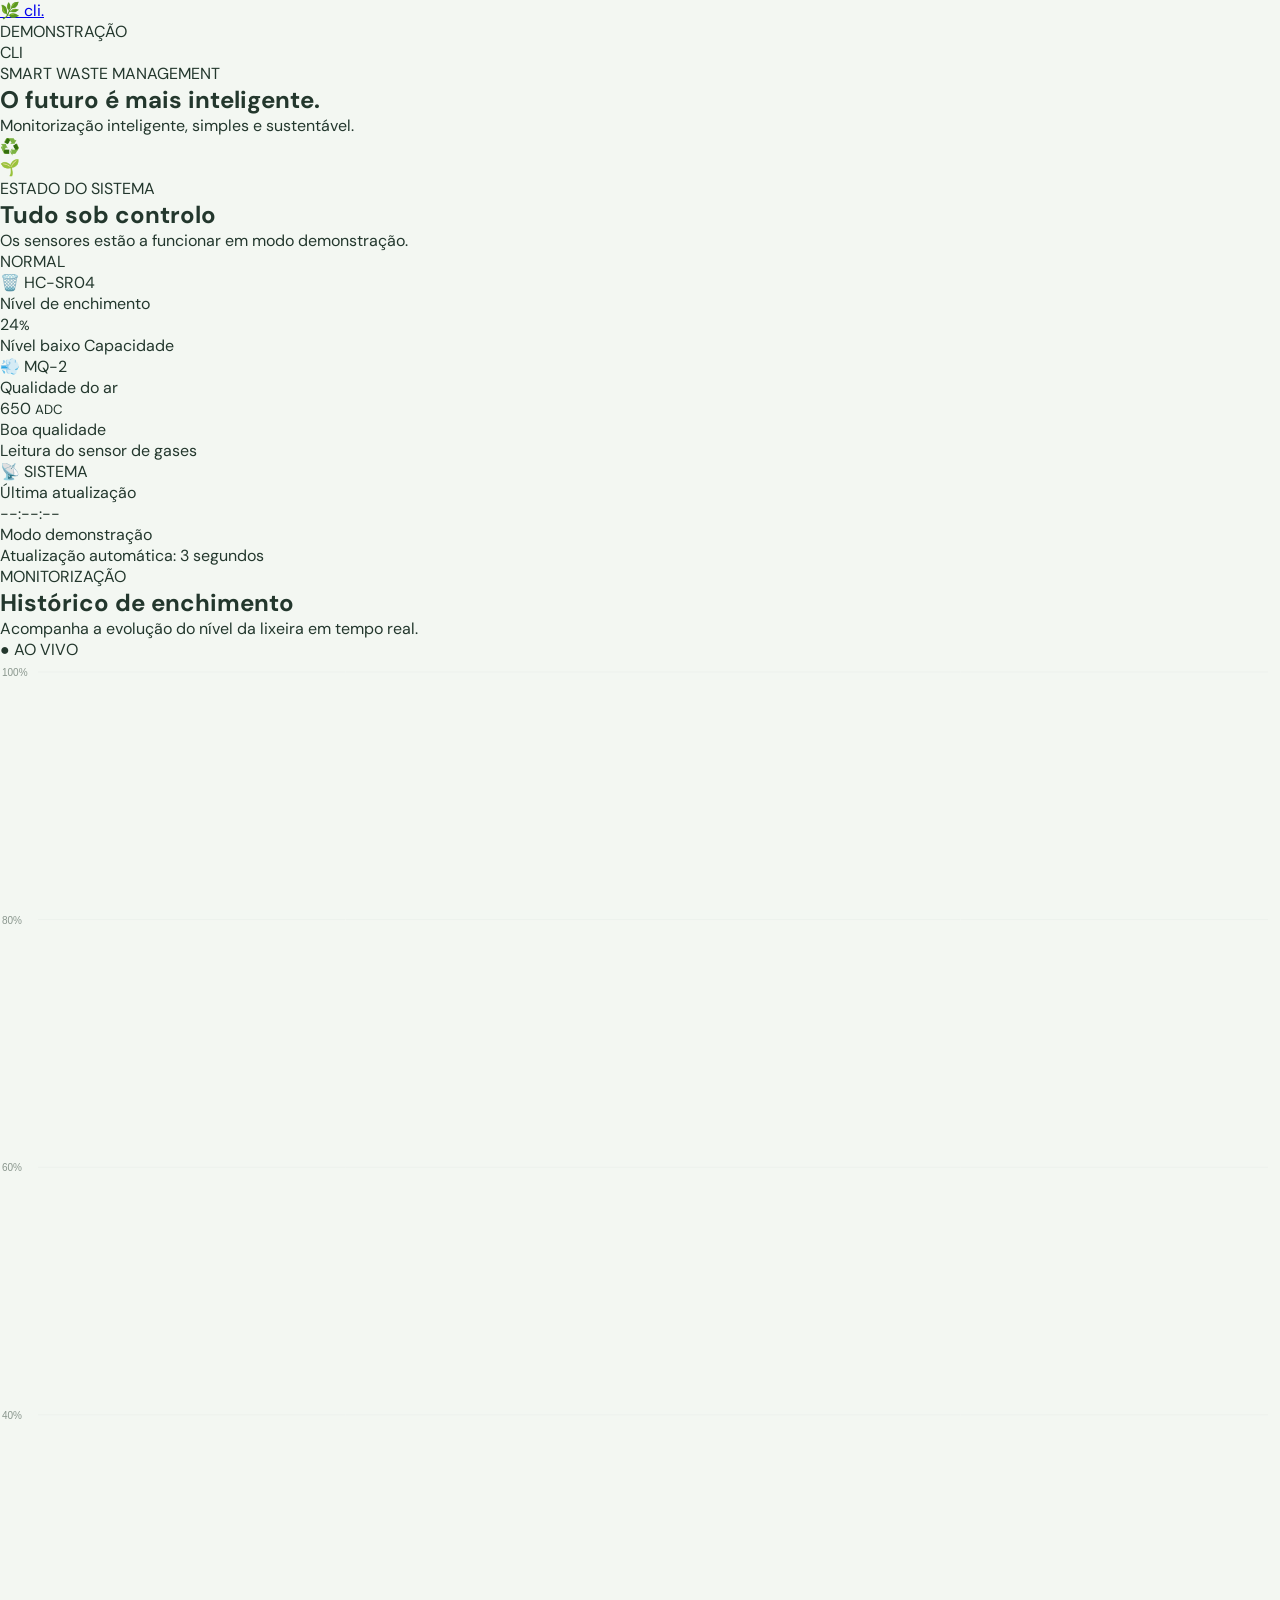
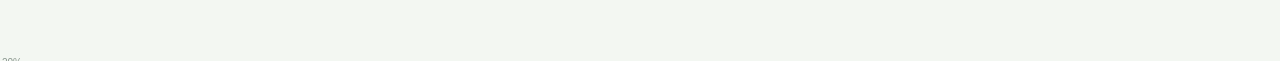
==== commit a978fa79: "Update index.html" ====
--- a/index.html
+++ b/index.html
@@ -2,316 +2,156 @@
 <!DOCTYPE html>
 <html lang="pt">
 <head>
-    <meta charset="UTF-8">
-    <meta name="viewport" content="width=device-width, initial-scale=1.0">
-    <meta name="theme-color" content="#174b35">
-    <meta name="description" content="CLI - Caixote do Lixo Inteligente. Monitorização do nível de enchimento e da qualidade do ar através de sensores e ESP32.">
-    <title>CLI | Caixote do Lixo Inteligente</title>
-    <link rel="icon" type="image/svg+xml"
-          href="data:image/svg+xml,%3Csvg xmlns='http://www.w3.org/2000/svg' viewBox='0 0 64 64'%3E%3Crect width='64' height='64' rx='16' fill='%23176b45'/%3E%3Cpath d='M49 10C24 10 12 21 12 39c0 9 7 15 16 15 17 0 24-22 21-44Z' fill='%239bd6a5'/%3E%3Cpath d='M9 56C19 40 30 29 45 18' stroke='white' stroke-width='3' fill='none' stroke-linecap='round'/%3E%3C/svg%3E">
-    <link rel="stylesheet" href="style.css">
+  <meta charset="UTF-8">
+  <meta name="viewport" content="width=device-width, initial-scale=1.0">
+  <meta name="theme-color" content="#102d25">
+  <title>CLI | Smart Waste Monitoring</title>
+  <link rel="preconnect" href="https://fonts.googleapis.com">
+  <link rel="preconnect" href="https://fonts.gstatic.com" crossorigin>
+  <link href="https://fonts.googleapis.com/css2?family=Manrope:wght@400;500;600;700;800&display=swap" rel="stylesheet">
+  <link rel="stylesheet" href="style.css">
 </head>
 
 <body>
-
-<header class="topo">
-    <a class="marca" href="#inicio" aria-label="CLI - Início">
-        <div class="icone-folha" aria-hidden="true">
-            <svg viewBox="0 0 64 64">
-                <path d="M53 8C28 8 12 18 12 37c0 10 7 17 17 17C48 54 56 31 53 8Z" fill="#83bd8a"/>
-                <path d="M8 57C18 40 30 29 47 17" fill="none" stroke="#176b45" stroke-width="3" stroke-linecap="round"/>
-                <path d="M27 38l-1-12M36 30l12 1" fill="none" stroke="#176b45" stroke-width="2" stroke-linecap="round"/>
-            </svg>
-        </div>
-        <div>
-            <h1>CLI</h1>
-            <p>Caixote do Lixo Inteligente</p>
-        </div>
+  <header class="topbar">
+    <a class="brand" href="#">
+      <span class="brand-icon">🌿</span>
+      <span>cli<span class="brand-dot">.</span></span>
     </a>
 
-    <div class="ligacao" id="estadoLigacao">
-        <span class="ponto-ligacao"></span>
-        <span id="textoLigacao">A iniciar...</span>
+    <div class="topbar-right">
+      <span class="live-indicator"><span></span> DEMONSTRAÇÃO</span>
+      <div class="profile-icon">CLI</div>
     </div>
-</header>
+  </header>
 
-<main class="conteudo" id="inicio">
-
-    <section class="apresentacao">
-        <div>
-            <span class="etiqueta">MONITORIZAÇÃO INTELIGENTE</span>
-            <h2>Monitorização do <span>enchimento</span> e da <span>qualidade do ar</span></h2>
-            <p>
-                O CLI utiliza sensores e um ESP32 para acompanhar o estado
-                do caixote e facilitar uma recolha de resíduos mais eficiente.
-            </p>
-            <div class="autores-resumo">
-                <span>Projeto desenvolvido por</span>
-                <strong>Tifany Parbhudas · Yunara Guevane</strong>
-            </div>
-        </div>
-        <div class="ilustracao" aria-hidden="true">
-            <div class="circulo-ilustracao">
-                <span class="folha-grande">❧</span>
-                <span class="simbolo-reciclagem">♻</span>
-            </div>
-        </div>
+  <main class="container">
+    <section class="welcome">
+      <div>
+        <p class="eyebrow">SMART WASTE MANAGEMENT</p>
+        <h1>O futuro é <span>mais inteligente.</span></h1>
+        <p class="subtitle">Monitorização inteligente, simples e sustentável.</p>
+      </div>
+      <div class="welcome-emoji">♻️</div>
     </section>
 
-    <section class="painel">
-        <div class="cabecalho-seccao">
-            <div>
-                <span class="etiqueta">PAINEL DE CONTROLO</span>
-                <h2>Estado do caixote</h2>
-            </div>
-            <div class="demo-aviso" id="avisoDemo">
-                <span></span> Modo demonstração · Sem ligação ao ESP32
-            </div>
-        </div>
-
-        <div class="cartoes">
-
-            <article class="cartao">
-                <div class="cartao-topo">
-                    <div class="icone-cartao verde" aria-hidden="true">
-                        <svg viewBox="0 0 24 24">
-                            <path d="M4 7h16M9 7V4h6v3m-9 0 1 14h10l1-14M10 11v6m4-6v6"
-                                  fill="none" stroke="currentColor" stroke-width="1.8"
-                                  stroke-linecap="round" stroke-linejoin="round"/>
-                        </svg>
-                    </div>
-                    <span class="categoria">HC-SR04</span>
-                </div>
-
-                <h3>Nível de enchimento</h3>
-                <div class="valor">
-                    <span id="nivel">0</span><small>%</small>
-                </div>
-                <div class="barra-progresso">
-                    <div id="barraNivel"></div>
-                </div>
-                <div class="escala">
-                    <span>Vazio</span><span>Cheio</span>
-                </div>
-                <p class="estado-cartao" id="estadoEnchimento">A calcular...</p>
-            </article>
-
-            <article class="cartao">
-                <div class="cartao-topo">
-                    <div class="icone-cartao azul" aria-hidden="true">
-                        <svg viewBox="0 0 24 24">
-                            <path d="M3 9h11a3 3 0 1 0-3-3M3 14h15a3 3 0 1 1-3 3M3 19h6"
-                                  fill="none" stroke="currentColor" stroke-width="1.8"
-                                  stroke-linecap="round"/>
-                        </svg>
-                    </div>
-                    <span class="categoria">MQ-2</span>
-                </div>
-
-                <h3>Leitura do sensor de gás</h3>
-                <div class="valor">
-                    <span id="gas">0</span><small>ADC</small>
-                </div>
-                <div class="estado-ar" id="estadoAr">A analisar...</div>
-                <p class="texto-auxiliar">Valor ADC: 0 a 4095</p>
-                <p class="estado-cartao" id="descricaoAr">
-                    Leitura demonstrativa
-                </p>
-            </article>
-
-            <article class="cartao">
-                <div class="cartao-topo">
-                    <div class="icone-cartao amarelo" aria-hidden="true">
-                        <svg viewBox="0 0 24 24">
-                            <path d="M12 3 2.8 20h18.4L12 3Z" fill="none"
-                                  stroke="currentColor" stroke-width="1.8"
-                                  stroke-linejoin="round"/>
-                            <path d="M12 9v5m0 3h.01" stroke="currentColor"
-                                  stroke-width="2" stroke-linecap="round"/>
-                        </svg>
-                    </div>
-                    <span class="categoria">SISTEMA</span>
-                </div>
-
-                <h3>Estado geral</h3>
-                <div class="estado-geral estado-normal" id="estadoGeral">
-                    NORMAL
-                </div>
-                <p class="estado-cartao" id="descricaoEstado">
-                    O caixote encontra-se em estado normal.
-                </p>
-                <p class="ultima-leitura">
-                    Última leitura: <strong id="horaLeitura">--:--:--</strong>
-                </p>
-            </article>
-
-        </div>
+    <section class="status-banner" id="statusBanner">
+      <div class="status-symbol" id="statusIcon">🌱</div>
+      <div>
+        <p class="status-label">ESTADO DO SISTEMA</p>
+        <h2 id="estadoGeral">Tudo sob controlo</h2>
+        <p id="descricaoEstado">Os sensores estão a funcionar em modo demonstração.</p>
+      </div>
+      <span class="status-pill" id="statusPill">NORMAL</span>
     </section>
 
-    <section class="grafico-cartao">
-        <div class="grafico-cabecalho">
-            <div>
-                <span class="etiqueta">HISTÓRICO DE LEITURAS</span>
-                <h2>Evolução do enchimento</h2>
-                <p>Variação do nível de enchimento ao longo do tempo.</p>
-            </div>
-            <span class="legenda"><i></i> Enchimento (%)</span>
+    <section class="metrics">
+      <article class="metric-card fill-card">
+        <div class="card-top">
+          <span class="metric-icon">🗑️</span>
+          <span class="card-tag">HC-SR04</span>
         </div>
-        <div class="grafico-area">
-            <canvas id="grafico" role="img"
-                    aria-label="Gráfico do histórico do nível de enchimento em percentagem ao longo do tempo.">
-                Gráfico do nível de enchimento.
-            </canvas>
+        <p class="metric-title">Nível de enchimento</p>
+        <div class="metric-value"><span id="nivel">24</span><small>%</small></div>
+        <div class="progress-track">
+          <div class="progress-fill" id="barraNivel"></div>
         </div>
+        <div class="metric-bottom">
+          <span id="estadoEnchimento">Nível baixo</span>
+          <span>Capacidade</span>
+        </div>
+      </article>
+
+      <article class="metric-card air-card">
+        <div class="card-top">
+          <span class="metric-icon">💨</span>
+          <span class="card-tag">MQ-2</span>
+        </div>
+        <p class="metric-title">Qualidade do ar</p>
+        <div class="metric-value"><span id="valorAr">650</span><small> ADC</small></div>
+        <div class="air-status" id="estadoAr">
+          <span class="air-dot"></span>
+          Boa qualidade
+        </div>
+        <p class="metric-note">Leitura do sensor de gases</p>
+      </article>
+
+      <article class="metric-card update-card">
+        <div class="card-top">
+          <span class="metric-icon">📡</span>
+          <span class="card-tag">SISTEMA</span>
+        </div>
+        <p class="metric-title">Última atualização</p>
+        <div class="update-time" id="horaLeitura">--:--:--</div>
+        <div class="connection-status">
+          <span class="connection-dot"></span>
+          Modo demonstração
+        </div>
+        <p class="metric-note">Atualização automática: 3 segundos</p>
+      </article>
     </section>
 
-    <section class="seccao">
-        <div class="cabecalho-seccao">
-            <div>
-                <span class="etiqueta">LÓGICA DE FUNCIONAMENTO</span>
-                <h2>Estados do sistema</h2>
-            </div>
+    <section class="chart-card">
+      <div class="section-heading">
+        <div>
+          <p class="eyebrow">MONITORIZAÇÃO</p>
+          <h2>Histórico de enchimento</h2>
+          <p class="section-description">Acompanha a evolução do nível da lixeira em tempo real.</p>
         </div>
+        <span class="chart-period">● AO VIVO</span>
+      </div>
 
-        <div class="estados">
-            <article class="estado-card normal">
-                <span class="estado-ponto"></span>
-                <h3>Normal</h3>
-                <p>Enchimento inferior a 70% e leitura de gás abaixo do limite de aviso.</p>
-            </article>
-            <article class="estado-card atencao">
-                <span class="estado-ponto"></span>
-                <h3>Aviso</h3>
-                <p>Enchimento igual ou superior a 70%, ou leitura de gás acima do limite de aviso.</p>
-            </article>
-            <article class="estado-card alerta">
-                <span class="estado-ponto"></span>
-                <h3>Alerta</h3>
-                <p>Enchimento igual ou superior a 90%, ou leitura de gás acima do limite de alerta.</p>
-            </article>
-        </div>
-        <p class="nota-limites">
-            Os limites do sensor MQ-2 apresentados são demonstrativos e deverão
-            ser definidos após a calibração do sensor.
-        </p>
+      <div class="chart-wrap">
+        <canvas id="grafico" aria-label="Gráfico do nível de enchimento ao longo do tempo"></canvas>
+      </div>
+      <div class="chart-legend">
+        <span><i></i> Nível de enchimento (%)</span>
+        <span class="chart-update">Atualizado de 3 em 3 segundos</span>
+      </div>
     </section>
 
-    <section class="seccao">
-        <div class="cabecalho-seccao">
-            <div>
-                <span class="etiqueta">ARQUITETURA DO PROJETO</span>
-                <h2>Como funciona</h2>
-                <p class="subtitulo">Da recolha de dados à visualização no navegador.</p>
-            </div>
+    <section class="bottom-grid">
+      <article class="info-card">
+        <div class="small-icon">🚦</div>
+        <h3>Estados de enchimento</h3>
+        <div class="state-row">
+          <span class="state-color normal"></span>
+          <span>Normal</span>
+          <strong>0–69%</strong>
         </div>
+        <div class="state-row">
+          <span class="state-color warning"></span>
+          <span>Atenção</span>
+          <strong>70–89%</strong>
+        </div>
+        <div class="state-row">
+          <span class="state-color alert"></span>
+          <span>Alerta</span>
+          <strong>90–100%</strong>
+        </div>
+      </article>
 
-        <div class="fluxo">
-            <div class="fluxo-item">
-                <div class="fluxo-icone">⌁</div>
-                <h3>Sensores</h3>
-                <p>HC-SR04 e MQ-2 recolhem os dados.</p>
-            </div>
-            <div class="seta">→</div>
-            <div class="fluxo-item">
-                <div class="fluxo-icone">▣</div>
-                <h3>ESP32</h3>
-                <p>Processa as leituras e determina o estado.</p>
-            </div>
-            <div class="seta">→</div>
-            <div class="fluxo-item">
-                <div class="fluxo-icone">⌁</div>
-                <h3>Wi-Fi</h3>
-                <p>Permite a comunicação sem fios.</p>
-            </div>
-            <div class="seta">→</div>
-            <div class="fluxo-item">
-                <div class="fluxo-icone">▤</div>
-                <h3>Página web</h3>
-                <p>Apresenta os valores e o gráfico.</p>
-            </div>
+      <article class="info-card how-card">
+        <div class="small-icon">⚙️</div>
+        <h3>Tecnologia em ação</h3>
+        <div class="technology-flow">
+          <div><span>📡</span><small>Sensores</small></div>
+          <b>→</b>
+          <div><span>🧠</span><small>ESP32</small></div>
+          <b>→</b>
+          <div><span>📱</span><small>Dashboard</small></div>
         </div>
+        <p>Os sensores recolhem informação e o sistema apresenta os dados de forma clara.</p>
+      </article>
     </section>
 
-    <section class="seccao">
-        <div class="cabecalho-seccao">
-            <div>
-                <span class="etiqueta">CONSTITUIÇÃO DO PROTÓTIPO</span>
-                <h2>Materiais e componentes</h2>
-            </div>
-        </div>
+    <footer>
+      <div class="footer-brand">🌿 cli.</div>
+      <p>Smart Waste Monitoring · Engenharia e Tecnologia</p>
+      <span>© 2026</span>
+    </footer>
+  </main>
 
-        <div class="tabela-wrapper">
-            <table>
-                <thead>
-                    <tr><th>Componente</th><th>Quantidade</th><th>Função</th></tr>
-                </thead>
-                <tbody>
-                    <tr><td>ESP32</td><td>1</td><td>Unidade de controlo e Wi-Fi</td></tr>
-                    <tr><td>HC-SR04</td><td>1</td><td>Medição do enchimento</td></tr>
-                    <tr><td>MQ-2</td><td>1</td><td>Deteção de gases</td></tr>
-                    <tr><td>LCD 1602 com I2C</td><td>1</td><td>Visualização local</td></tr>
-                    <tr><td>LED RGB</td><td>1</td><td>Indicação visual do estado</td></tr>
-                    <tr><td>Buzzer ativo</td><td>1</td><td>Alerta sonoro</td></tr>
-                    <tr><td>Breadboard e jumpers</td><td>1 conjunto</td><td>Montagem do circuito</td></tr>
-                    <tr><td>Resistências 220 Ω, 1 kΩ e 2 kΩ</td><td>Conjunto</td><td>Proteção e adaptação do circuito</td></tr>
-                    <tr><td>Caixote pequeno</td><td>1</td><td>Estrutura do protótipo</td></tr>
-                </tbody>
-            </table>
-        </div>
-    </section>
-
-    <section class="seccao">
-        <div class="cabecalho-seccao">
-            <div>
-                <span class="etiqueta">PLANEAMENTO</span>
-                <h2>Plano de trabalho</h2>
-                <p class="subtitulo">Calendário previsto para o desenvolvimento do projeto.</p>
-            </div>
-        </div>
-
-        <div class="tabela-wrapper">
-            <table>
-                <thead>
-                    <tr><th>Atividade</th><th>Período</th><th>Resultado previsto</th></tr>
-                </thead>
-                <tbody>
-                    <tr><td>A1 · Ambiente e sensores</td><td>06–12 nov.</td><td>Sensores testados</td></tr>
-                    <tr><td>A2 · Calibração e LCD</td><td>13–19 nov.</td><td>Sensores calibrados e LCD funcional</td></tr>
-                    <tr><td>A3 · Programação web</td><td>20–26 nov.</td><td>Página web e gráfico</td></tr>
-                    <tr><td>A4 · LED, buzzer e montagem</td><td>27 nov.–03 dez.</td><td>Protótipo integrado</td></tr>
-                    <tr><td>A5 · Testes e apresentação</td><td>04–13 dez.</td><td>Validação e demonstração</td></tr>
-                </tbody>
-            </table>
-        </div>
-        <p class="nota-limites">Datas do planeamento do projeto, sujeitas a atualização conforme o progresso.</p>
-    </section>
-
-    <section class="seccao sobre">
-        <div>
-            <span class="etiqueta">SOBRE O PROJETO</span>
-            <h2>CLI — Caixote do Lixo Inteligente</h2>
-            <p>
-                Projeto académico de Engenharia Eletrotécnica e de Computadores,
-                desenvolvido no Departamento de Engenharia Eletrotécnica e de
-                Computadores da Universidade de Coimbra.
-            </p>
-        </div>
-        <div class="autores">
-            <h3>Autoras</h3>
-            <p>Tifany Parbhudas</p>
-            <p>Yunara Guevane</p>
-            <a href="https://github.com/yunaraguevane-debug/caixote-lixo-inteligente"
-               target="_blank" rel="noopener noreferrer">Ver código no GitHub ↗</a>
-        </div>
-    </section>
-
-</main>
-
-<footer>
-    <strong>CLI</strong>
-    <span>Projeto académico · DEEC · Universidade de Coimbra · 2026/2027</span>
-</footer>
-
-<script src="script.js"></script>
+  <script src="script.js"></script>
 </body>
 </html>
--- a/style.css
+++ b/style.css
@@ -3,11 +3,10 @@
 
 :root {
     --verde: #176b45;
-    --verde-claro: #e6f3e9;
+    --verde-escuro: #174b35;
     --fundo: #f3f7f2;
     --texto: #23372d;
-    --texto-suave: #839087;
-    --branco: #ffffff;
+    --suave: #829087;
 }
 
 * {
@@ -16,541 +15,517 @@
     box-sizing: border-box;
 }
 
+html { scroll-behavior: smooth; }
+
 body {
     font-family: 'DM Sans', Arial, sans-serif;
     background: var(--fundo);
     color: var(--texto);
 }
 
-/* CABECALHO */
-
 .topo {
-    background: linear-gradient(115deg, #124b35, #1d7650);
-    min-height: 105px;
-    padding: 20px 7%;
+    min-height: 90px;
+    padding: 16px 7%;
+    background: linear-gradient(110deg, #123f2d, #1d7650);
+    color: white;
     display: flex;
     align-items: center;
     justify-content: space-between;
     gap: 20px;
+}
+
+.marca {
+    display: flex;
+    align-items: center;
+    gap: 13px;
     color: white;
-}
-
-.marca {
-    display: flex;
-    align-items: center;
-    gap: 14px;
+    text-decoration: none;
 }
 
 .icone-folha {
-    width: 55px;
-    height: 55px;
-    background: rgba(255,255,255,0.13);
-    border: 1px solid rgba(255,255,255,0.18);
-    border-radius: 17px;
-    padding: 7px;
-}
-
-.icone-folha svg {
-    width: 100%;
-    height: 100%;
-}
-
-.marca h1 {
-    font-size: 27px;
-    letter-spacing: 2px;
-}
-
-.marca p {
-    font-size: 12px;
-    color: #d3e8d9;
-}
+    width: 52px;
+    height: 52px;
+    padding: 6px;
+    border-radius: 15px;
+    background: #ffffff1c;
+}
+
+.icone-folha svg { width: 100%; height: 100%; }
+
+.marca h1 { font-size: 26px; letter-spacing: 2px; }
+.marca p { font-size: 11px; color: #d1e5d7; }
 
 .ligacao {
     display: flex;
     align-items: center;
     gap: 9px;
-    background: rgba(255,255,255,0.12);
     padding: 10px 15px;
     border-radius: 30px;
-    font-size: 12px;
+    background: #ffffff18;
+    font-size: 11px;
 }
 
 .ponto-ligacao {
     width: 8px;
     height: 8px;
     border-radius: 50%;
-    background: #9ee6a8;
-    box-shadow: 0 0 9px #9ee6a8;
-}
-
-/* CONTEUDO PRINCIPAL */
+    background: #f5c15b;
+}
+
+.ligacao.ligado .ponto-ligacao { background: #79e39b; }
+.ligacao.sem-ligacao .ponto-ligacao { background: #ff9b8e; }
 
 .conteudo {
     max-width: 1250px;
     margin: auto;
-    padding: 45px 30px;
-}
-
-.introducao {
-    background: linear-gradient(110deg, #e3f1e5, #f8fbf7);
+    padding: 36px 28px 55px;
+}
+
+.apresentacao {
+    display: flex;
+    align-items: center;
+    justify-content: space-between;
+    gap: 25px;
+    padding: 35px 40px;
     border: 1px solid #dceade;
-    border-radius: 24px;
-    padding: 35px 40px;
-    display: flex;
-    align-items: center;
-    justify-content: space-between;
-    gap: 20px;
-    margin-bottom: 42px;
+    border-radius: 23px;
+    background: linear-gradient(115deg, #e3f1e5, #f9fcf8);
     overflow: hidden;
 }
 
 .etiqueta {
-    font-size: 10px;
-    letter-spacing: 1.8px;
+    color: #57916a;
+    font-size: 10px;
     font-weight: 800;
-    color: #57916a;
-}
-
-.introducao h2 {
+    letter-spacing: 1.6px;
+}
+
+.apresentacao h2 {
+    max-width: 700px;
+    margin: 12px 0;
     font-size: clamp(25px, 4vw, 37px);
     line-height: 1.2;
-    margin: 12px 0;
+}
+
+.apresentacao h2 span { color: var(--verde); }
+
+.apresentacao > div:first-child > p {
     max-width: 650px;
-}
-
-.introducao h2 span {
-    color: var(--verde);
-}
-
-.introducao p {
     color: #6e8073;
-    font-size: 14px;
-    max-width: 540px;
-    line-height: 1.7;
-}
-
-.decoracao {
-    min-width: 150px;
-    height: 130px;
+    font-size: 13px;
+    line-height: 1.8;
+}
+
+.autores-resumo {
+    display: flex;
+    flex-direction: column;
+    gap: 4px;
+    margin-top: 18px;
+    font-size: 11px;
+    color: #718176;
+}
+
+.autores-resumo strong { color: #315b40; }
+
+.ilustracao {
+    flex: 0 0 160px;
+    display: grid;
+    place-items: center;
+}
+
+.circulo-ilustracao {
+    width: 145px;
+    height: 145px;
     border-radius: 50%;
-    background: rgba(75, 145, 91, 0.12);
-    display: flex;
-    flex-direction: column;
-    align-items: center;
-    justify-content: center;
-    color: var(--verde);
-}
-
-.decoracao span {
-    font-size: 65px;
-    line-height: 1;
-}
-
-.decoracao small {
-    font-size: 8px;
+    background: #cfe6d1;
+    display: grid;
+    place-items: center;
+    position: relative;
+}
+
+.folha-grande {
+    color: #348354;
+    font-size: 105px;
+    transform: rotate(-25deg);
+}
+
+.simbolo-reciclagem {
+    position: absolute;
+    right: -2px;
+    bottom: 2px;
+    display: grid;
+    place-items: center;
+    width: 43px;
+    height: 43px;
+    border-radius: 50%;
+    background: white;
+    color: #26774d;
+    font-size: 24px;
+    box-shadow: 0 4px 12px #174b3520;
+}
+
+.painel, .seccao { margin-top: 38px; }
+
+.cabecalho-seccao {
+    display: flex;
+    justify-content: space-between;
+    align-items: end;
+    gap: 15px;
+    margin-bottom: 19px;
+}
+
+.cabecalho-seccao h2,
+.grafico-cabecalho h2 {
+    font-size: 23px;
+    margin-top: 6px;
+}
+
+.subtitulo, .grafico-cabecalho p {
+    margin-top: 7px;
+    color: var(--suave);
+    font-size: 12px;
+    line-height: 1.6;
+}
+
+.demo-aviso {
+    display: flex;
+    align-items: center;
+    gap: 8px;
+    color: #8b651b;
+    background: #fff4d9;
+    border: 1px solid #f2e2b9;
+    border-radius: 20px;
+    padding: 9px 12px;
+    font-size: 10px;
+}
+
+.demo-aviso span {
+    width: 7px;
+    height: 7px;
+    background: #d69d2e;
+    border-radius: 50%;
+}
+
+.cartoes {
+    display: grid;
+    grid-template-columns: repeat(3, minmax(0, 1fr));
+    gap: 18px;
+}
+
+.cartao, .grafico-cartao {
+    padding: 24px;
+    background: white;
+    border: 1px solid #e7eee7;
+    border-radius: 19px;
+    box-shadow: 0 5px 20px #21452d0b;
+}
+
+.cartao {
+    transition: transform .2s, box-shadow .2s;
+}
+
+.cartao:hover {
+    transform: translateY(-4px);
+    box-shadow: 0 12px 28px #21452d14;
+}
+
+.cartao-topo {
+    display: flex;
+    justify-content: space-between;
+    align-items: center;
+    margin-bottom: 20px;
+}
+
+.icone-cartao {
+    width: 42px;
+    height: 42px;
+    padding: 10px;
+    border-radius: 13px;
+}
+
+.icone-cartao svg { width: 100%; height: 100%; }
+.verde { background: #e6f4e9; color: #26774d; }
+.azul { background: #e8f3fa; color: #347eaa; }
+.amarelo { background: #fff4d9; color: #bd8a27; }
+
+.categoria {
+    color: #9aa69c;
+    font-size: 9px;
     font-weight: 800;
     letter-spacing: 1px;
+}
+
+.cartao h3 {
+    color: #64736a;
+    font-size: 13px;
+    font-weight: 600;
+}
+
+.valor {
+    display: flex;
+    align-items: baseline;
+    gap: 7px;
+    margin: 8px 0 16px;
+}
+
+.valor span {
+    color: #233d2e;
+    font-size: clamp(38px, 4vw, 47px);
+    font-weight: 800;
+    letter-spacing: -2px;
+}
+
+.valor small { color: #829187; font-size: 13px; }
+
+.barra-progresso {
+    height: 12px;
+    width: 100%;
+    overflow: hidden;
+    border-radius: 20px;
+    background: #edf2ed;
+}
+
+#barraNivel {
+    height: 100%;
+    width: 0%;
+    border-radius: 20px;
+    background: #26774d;
+    transition: width .6s ease, background .3s ease;
+}
+
+.escala {
+    display: flex;
+    justify-content: space-between;
+    margin-top: 7px;
+    color: #9aa69c;
+    font-size: 10px;
+}
+
+.estado-cartao {
+    min-height: 30px;
+    margin-top: 15px;
+    color: #819087;
+    font-size: 11px;
+    line-height: 1.5;
+}
+
+.estado-ar, .estado-geral {
+    display: inline-block;
+    padding: 8px 13px;
+    border-radius: 20px;
+    font-size: 12px;
+    font-weight: 800;
+}
+
+.estado-ar { background: #e6f4e9; color: #26774d; }
+.texto-auxiliar { margin-top: -9px; color: #9aa69c; font-size: 10px; }
+
+.estado-normal { background: #e6f4e9; color: #26774d; }
+.estado-atencao { background: #fff3d6; color: #a66a08; }
+.estado-alerta { background: #fde8e6; color: #b42318; }
+
+.ultima-leitura {
     margin-top: 8px;
-}
-
-/* TITULOS */
-
-.titulo-seccao {
-    display: flex;
-    align-items: end;
-    justify-content: space-between;
+    color: #9aa69c;
+    font-size: 10px;
+}
+
+.ultima-leitura strong { color: #52665a; }
+
+.grafico-cartao { margin-top: 25px; }
+
+.grafico-cabecalho {
+    display: flex;
+    justify-content: space-between;
+    align-items: center;
     gap: 15px;
-    margin-bottom: 20px;
-}
-
-.titulo-seccao h2,
-.grafico-cabecalho h2 {
-    font-size: 23px;
-    margin-top: 7px;
-}
-
-.atualizacao {
-    color: var(--texto-suave);
-    font-size: 11px;
-}
-
-/* CARTOES */
-
-.cartoes {
+    margin-bottom: 18px;
+}
+
+.legenda {
+    display: flex;
+    align-items: center;
+    gap: 7px;
+    color: #718176;
+    font-size: 10px;
+    white-space: nowrap;
+}
+
+.legenda i {
+    width: 18px;
+    height: 4px;
+    border-radius: 5px;
+    background: #26774d;
+}
+
+.grafico-area { height: 260px; width: 100%; }
+#grafico { display: block; width: 100%; height: 100%; }
+
+.estados {
     display: grid;
     grid-template-columns: repeat(3, 1fr);
-    gap: 20px;
-}
-
-.cartao {
+    gap: 16px;
+}
+
+.estado-card {
+    padding: 20px;
     background: white;
-    padding: 25px;
     border: 1px solid #e8eee8;
-    border-radius: 19px;
-    box-shadow: 0 5px 20px rgba(33, 69, 45, 0.045);
-    transition: transform 0.25s, box-shadow 0.25s;
-    min-width: 0;
-}
-
-.cartao:hover {
-    transform: translateY(-5px);
-    box-shadow: 0 12px 28px rgba(33, 69, 45, 0.09);
-}
-
-.cartao-topo {
-    display: flex;
-    align-items: center;
-    justify-content: space-between;
+    border-radius: 16px;
+}
+
+.estado-card h3 { margin: 8px 0; font-size: 15px; }
+.estado-card p { color: #7d8b81; font-size: 11px; line-height: 1.7; }
+
+.estado-ponto {
+    display: block;
+    width: 10px;
+    height: 10px;
+    border-radius: 50%;
+}
+
+.normal .estado-ponto { background: #2c9b5d; }
+.atencao .estado-ponto { background: #e0a52d; }
+.alerta .estado-ponto { background: #d94a43; }
+
+.normal h3 { color: #26774d; }
+.atencao h3 { color: #a66a08; }
+.alerta h3 { color: #b42318; }
+
+.nota-limites {
+    margin-top: 12px;
+    color: #8b968e;
+    font-size: 10px;
+    line-height: 1.6;
+}
+
+.fluxo {
+    display: grid;
+    grid-template-columns: 1fr auto 1fr auto 1fr auto 1fr;
+    align-items: center;
     gap: 10px;
-    margin-bottom: 22px;
-}
-
-.icone-cartao {
-    width: 43px;
-    height: 43px;
-    border-radius: 13px;
-    display: flex;
-    align-items: center;
-    justify-content: center;
-    padding: 10px;
-}
-
-.icone-cartao svg {
-    width: 100%;
-    height: 100%;
-}
-
-.verde {
+    padding: 24px;
+    background: white;
+    border: 1px solid #e7eee7;
+    border-radius: 18px;
+}
+
+.fluxo-item { text-align: center; }
+.fluxo-icone {
+    width: 48px;
+    height: 48px;
+    margin: auto auto 10px;
+    display: grid;
+    place-items: center;
+    border-radius: 14px;
     color: #26774d;
     background: #e6f4e9;
-}
-
-.azul {
-    color: #347eaa;
-    background: #e8f3fa;
-}
-
-.amarelo {
-    color: #bd8a27;
-    background: #fff4d9;
-}
-
-.categoria {
-    font-size: 9px;
-    letter-spacing: 1.1px;
+    font-size: 25px;
+}
+
+.fluxo-item h3 { font-size: 13px; margin-bottom: 5px; }
+.fluxo-item p { color: #829087; font-size: 10px; line-height: 1.5; }
+.seta { color: #76a986; font-size: 22px; }
+
+.tabela-wrapper {
+    overflow-x: auto;
+    background: white;
+    border: 1px solid #e7eee7;
+    border-radius: 16px;
+}
+
+table {
+    width: 100%;
+    border-collapse: collapse;
+    min-width: 540px;
+    text-align: left;
+}
+
+th, td {
+    padding: 14px 17px;
+    border-bottom: 1px solid #edf1ed;
+    font-size: 11px;
+}
+
+th {
+    background: #f5f9f5;
+    color: #52715c;
     font-weight: 800;
-    color: #9aa69c;
-}
-
-.cartao h3 {
-    font-size: 14px;
-    color: #64736a;
-    font-weight: 600;
-}
-
-.valor {
-    display: flex;
-    align-items: baseline;
-    gap: 5px;
-    margin: 8px 0 17px;
-}
-
-.valor span {
-    font-size: 43px;
-    font-weight: 800;
-    letter-spacing: -2px;
-    color: #233d2e;
-}
-
-.valor small {
-    font-size: 17px;
-    color: #829187;
-}
-
-.valor-gas span {
-    font-size: 38px;
-}
-
-/* BARRA DE ENCHIMENTO */
-
-.barra-progresso {
-    width: 100%;
-    height: 11px;
-    background: #edf2ed;
-    border-radius: 20px;
-    overflow: hidden;
-}
-
-#barraNivel {
-    width: 0%;
-    height: 100%;
-    border-radius: 20px;
-    background: #26774d;
-    transition: width 0.7s ease, background 0.4s ease;
-}
-
-.escala {
-    display: flex;
-    justify-content: space-between;
-    margin-top: 8px;
-    font-size: 10px;
-    color: #9aa69c;
-}
-
-.cartao-rodape {
-    border-top: 1px solid #edf1ed;
-    margin-top: 20px;
-    padding-top: 14px;
-    display: flex;
-    align-items: center;
-    gap: 8px;
-    font-size: 10px;
-    color: #89968d;
-}
-
-.mini-ponto {
-    width: 7px;
-    height: 7px;
-    border-radius: 50%;
-    background: #55a875;
-}
-
-.azul-ponto {
-    background: #62a7ce;
-}
-
-.amarelo-ponto {
-    background: #dca83c;
-}
-
-/* ESTADO DA QUALIDADE DO AR */
-
-.estado-ar {
-    display: inline-block;
-    padding: 8px 14px;
-    border-radius: 30px;
-    font-size: 12px;
-    font-weight: 800;
-    background: #e6f4e9;
-    color: #26774d;
-}
-
-.descricao-ar,
-.descricao-estado {
-    font-size: 11px;
-    color: #89968d;
-    margin-top: 11px;
-    min-height: 16px;
-}
-
-/* ESTADO GERAL */
-
-.estado-geral {
-    display: inline-block;
-    margin-top: 14px;
-    padding: 9px 16px;
-    border-radius: 9px;
-    font-size: 15px;
-    font-weight: 800;
-    background: #e6f4e9;
-    color: #26774d;
-}
-
-.estado-normal {
-    background: #e6f4e9;
-    color: #26774d;
-}
-
-.estado-atencao {
-    background: #fff3d6;
-    color: #a66a08;
-}
-
-.estado-alerta {
-    background: #fde8e6;
-    color: #b42318;
-}
-
-/* GRAFICO */
-
-.grafico-cartao {
-    background: white;
-    margin-top: 28px;
-    padding: 28px;
-    border-radius: 20px;
-    border: 1px solid #e8eee8;
-    box-shadow: 0 5px 20px rgba(33, 69, 45, 0.045);
-}
-
-.grafico-cabecalho {
-    display: flex;
-    align-items: center;
-    justify-content: space-between;
-    gap: 15px;
-    margin-bottom: 25px;
-}
-
-.grafico-cabecalho p {
-    color: #89968d;
-    font-size: 12px;
-    margin-top: 7px;
-}
-
-.legenda {
-    display: flex;
-    align-items: center;
-    gap: 8px;
-    font-size: 11px;
-    color: #748279;
-}
-
-.legenda span {
-    display: inline-block;
-    width: 19px;
-    height: 4px;
-    border-radius: 10px;
-    background: #26774d;
-}
-
-.grafico-area {
-    width: 100%;
-    height: 260px;
-}
-
-#grafico {
-    display: block;
-    width: 100%;
-    height: 100%;
-}
-
-.grafico-rodape {
-    display: flex;
-    justify-content: space-between;
-    color: #9aa69c;
-    font-size: 10px;
-    padding-left: 42px;
-    padding-right: 5px;
-}
-
-/* NOTA AMBIENTAL */
-
-.nota {
-    margin-top: 25px;
+}
+
+td { color: #637269; }
+tbody tr:last-child td { border-bottom: 0; }
+
+.sobre {
+    display: flex;
+    justify-content: space-between;
+    gap: 30px;
+    padding: 27px;
     background: #e7f2e8;
     border: 1px solid #dceade;
-    border-radius: 17px;
-    padding: 20px 25px;
-    display: flex;
-    align-items: center;
-    gap: 16px;
-}
-
-.nota-icone {
-    font-size: 30px;
-}
-
-.nota h3 {
-    font-size: 14px;
-    color: #285b3d;
-    margin-bottom: 5px;
-}
-
-.nota p {
+    border-radius: 18px;
+}
+
+.sobre h2 { margin: 8px 0; font-size: 21px; }
+.sobre > div:first-child p {
+    max-width: 650px;
+    color: #6e8073;
     font-size: 11px;
-    color: #6e8073;
-    line-height: 1.6;
-}
-
-/* RODAPE */
+    line-height: 1.7;
+}
+
+.autores {
+    min-width: 190px;
+    font-size: 11px;
+    line-height: 1.8;
+}
+
+.autores h3 { margin-bottom: 5px; color: #315b40; }
+.autores a {
+    display: inline-block;
+    margin-top: 8px;
+    color: #176b45;
+    font-weight: 700;
+    text-decoration: none;
+}
+
+.autores a:hover { text-decoration: underline; }
 
 footer {
+    display: flex;
+    justify-content: space-between;
+    align-items: center;
+    gap: 15px;
+    padding: 23px 7%;
+    color: #d3e5d8;
     background: #153f2e;
-    color: #d3e5d8;
-    padding: 25px 7%;
-    display: flex;
-    justify-content: space-between;
-    align-items: center;
-    gap: 15px;
-}
-
-.footer-marca span {
-    font-size: 18px;
-    font-weight: 800;
-}
-
-.footer-marca p,
-footer > p {
-    font-size: 10px;
-    color: #b6d0bd;
-    margin-top: 4px;
-}
-
-/* ADAPTACAO PARA TELEMOVEIS */
+    font-size: 10px;
+}
+
+footer strong { font-size: 18px; letter-spacing: 2px; }
 
 @media (max-width: 850px) {
-    .cartoes {
-        grid-template-columns: repeat(2, 1fr);
-    }
-
-    .cartao-estado {
-        grid-column: span 2;
-    }
-}
-
-@media (max-width: 580px) {
-    .topo {
-        padding: 17px 5%;
-        flex-wrap: wrap;
-    }
-
-    .ligacao {
-        font-size: 10px;
-    }
-
-    .conteudo {
-        padding: 25px 16px;
-    }
-
-    .introducao {
-        padding: 25px 22px;
-    }
-
-    .decoracao {
-        display: none;
-    }
-
-    .cartoes {
-        grid-template-columns: 1fr;
-    }
-
-    .cartao-estado {
-        grid-column: auto;
-    }
-
-    .titulo-seccao {
-        align-items: start;
-        flex-direction: column;
-    }
-
-    .atualizacao {
-        font-size: 10px;
-    }
-
-    .grafico-cartao {
-        padding: 20px 14px;
-    }
-
-    .grafico-cabecalho {
-        align-items: start;
-        flex-direction: column;
-    }
-
-    .grafico-area {
-        height: 210px;
-    }
-
-    footer {
-        flex-direction: column;
-        align-items: flex-start;
-    }
-}
+    .cartoes { grid-template-columns: repeat(2, minmax(0, 1fr)); }
+    .cartao:last-child { grid-column: span 2; }
+    .fluxo { grid-template-columns: 1fr auto 1fr; }
+    .fluxo-item:nth-of-type(5) { display: none; }
+}
+
+@media (max-width: 600px) {
+    .topo { padding: 15px 5%; flex-wrap: wrap; }
+    .conteudo { padding: 22px 14px 38px; }
+    .apresentacao { padding: 25px 21px; }
+    .ilustracao { display: none; }
+    .cabecalho-seccao { align-items: flex-start; flex-direction: column; }
+    .demo-aviso { font-size: 9px; }
+    .cartoes, .estados { grid-template-columns: 1fr; }
+    .cartao:last-child { grid-column: auto; }
+    .valor span { font-size: 46px; }
+    .grafico-cartao { padding: 20px 13px; }
+    .grafico-cabecalho { align-items: flex-start; flex-direction: column; }
+    .grafico-area { height: 220px; }
+    .fluxo { grid-template-columns: 1fr; gap: 8px; }
+    .seta { transform: rotate(90deg); text-align: center; }
+    .sobre { flex-direction: column; }
+    footer { align-items: flex-start; flex-direction: column; }
+}
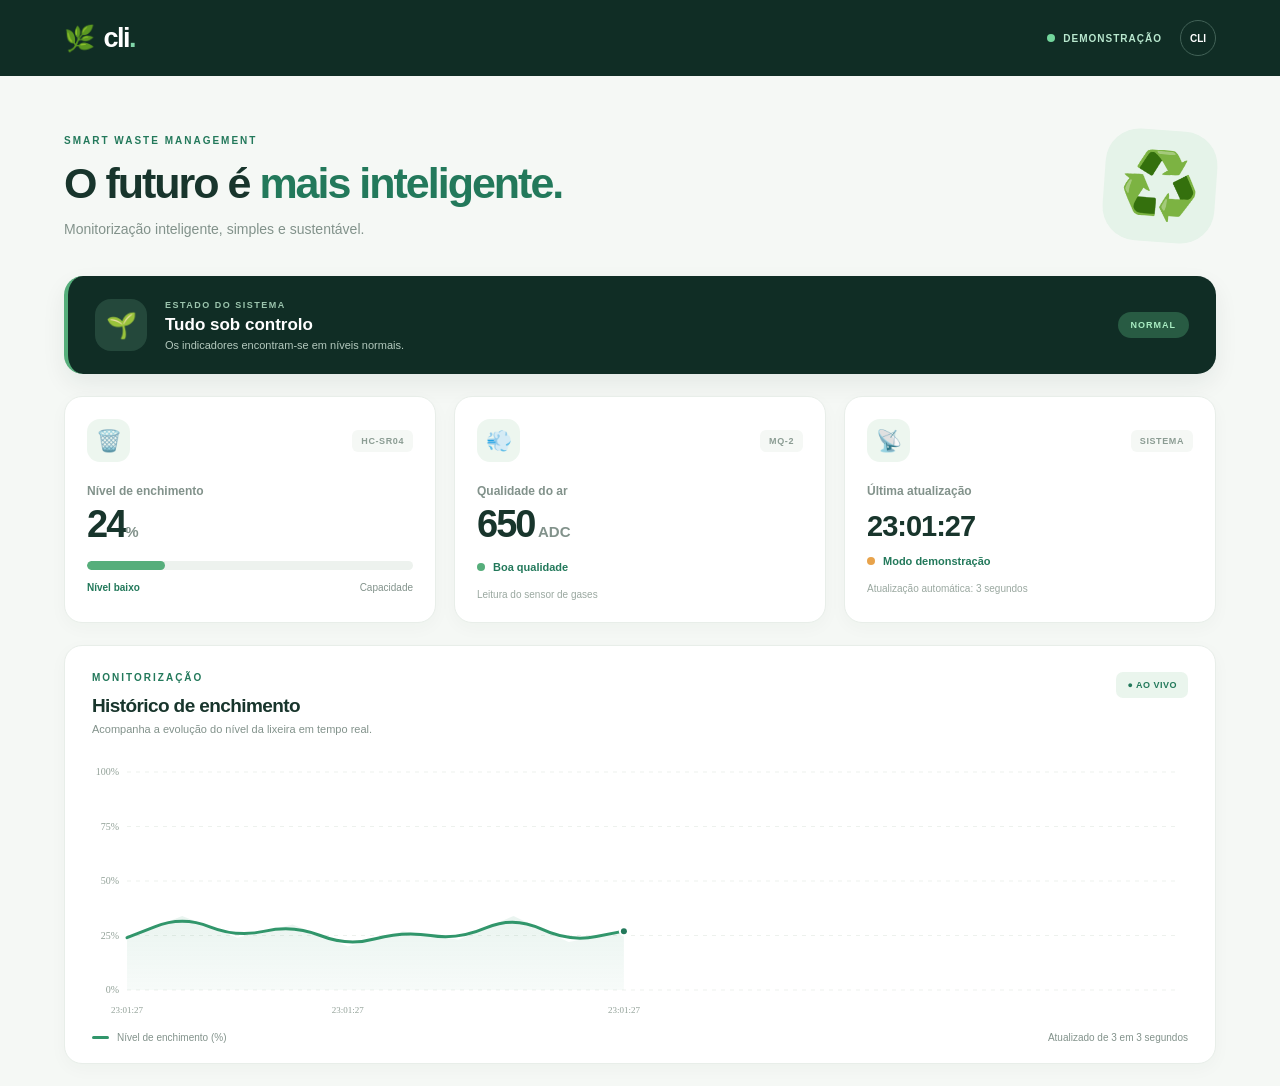
==== commit 5f7e32be: "Update index.html" ====
--- a/index.html
+++ b/index.html
@@ -109,47 +109,7 @@
         <span class="chart-update">Atualizado de 3 em 3 segundos</span>
       </div>
     </section>
-
-    <section class="bottom-grid">
-      <article class="info-card">
-        <div class="small-icon">🚦</div>
-        <h3>Estados de enchimento</h3>
-        <div class="state-row">
-          <span class="state-color normal"></span>
-          <span>Normal</span>
-          <strong>0–69%</strong>
-        </div>
-        <div class="state-row">
-          <span class="state-color warning"></span>
-          <span>Atenção</span>
-          <strong>70–89%</strong>
-        </div>
-        <div class="state-row">
-          <span class="state-color alert"></span>
-          <span>Alerta</span>
-          <strong>90–100%</strong>
-        </div>
-      </article>
-
-      <article class="info-card how-card">
-        <div class="small-icon">⚙️</div>
-        <h3>Tecnologia em ação</h3>
-        <div class="technology-flow">
-          <div><span>📡</span><small>Sensores</small></div>
-          <b>→</b>
-          <div><span>🧠</span><small>ESP32</small></div>
-          <b>→</b>
-          <div><span>📱</span><small>Dashboard</small></div>
-        </div>
-        <p>Os sensores recolhem informação e o sistema apresenta os dados de forma clara.</p>
-      </article>
-    </section>
-
-    <footer>
-      <div class="footer-brand">🌿 cli.</div>
-      <p>Smart Waste Monitoring · Engenharia e Tecnologia</p>
-      <span>© 2026</span>
-    </footer>
+    
   </main>
 
   <script src="script.js"></script>
--- a/style.css
+++ b/style.css
@@ -1,531 +1,625 @@
-
-@import url('https://fonts.googleapis.com/css2?family=DM+Sans:wght@400;500;600;700;800&display=swap');
 
 :root {
-    --verde: #176b45;
-    --verde-escuro: #174b35;
-    --fundo: #f3f7f2;
-    --texto: #23372d;
-    --suave: #829087;
+  --dark: #102d25;
+  --green: #23795b;
+  --mint: #dff3e9;
+  --light: #f5f8f5;
+  --white: #ffffff;
+  --text: #18352c;
+  --muted: #82928b;
+  --border: #e8eee9;
+  --orange: #e8a34b;
+  --red: #dc6868;
 }
 
 * {
-    margin: 0;
-    padding: 0;
-    box-sizing: border-box;
-}
-
-html { scroll-behavior: smooth; }
+  box-sizing: border-box;
+  margin: 0;
+  padding: 0;
+}
 
 body {
-    font-family: 'DM Sans', Arial, sans-serif;
-    background: var(--fundo);
-    color: var(--texto);
-}
-
-.topo {
-    min-height: 90px;
-    padding: 16px 7%;
-    background: linear-gradient(110deg, #123f2d, #1d7650);
-    color: white;
-    display: flex;
-    align-items: center;
-    justify-content: space-between;
-    gap: 20px;
-}
-
-.marca {
-    display: flex;
-    align-items: center;
-    gap: 13px;
-    color: white;
-    text-decoration: none;
-}
-
-.icone-folha {
-    width: 52px;
-    height: 52px;
-    padding: 6px;
-    border-radius: 15px;
-    background: #ffffff1c;
-}
-
-.icone-folha svg { width: 100%; height: 100%; }
-
-.marca h1 { font-size: 26px; letter-spacing: 2px; }
-.marca p { font-size: 11px; color: #d1e5d7; }
-
-.ligacao {
-    display: flex;
-    align-items: center;
-    gap: 9px;
-    padding: 10px 15px;
-    border-radius: 30px;
-    background: #ffffff18;
+  font-family: "Manrope", sans-serif;
+  background: var(--light);
+  color: var(--text);
+  min-height: 100vh;
+}
+
+.topbar {
+  height: 76px;
+  background: var(--dark);
+  display: flex;
+  align-items: center;
+  justify-content: space-between;
+  padding: 0 max(calc((100% - 1160px) / 2), 5%);
+  color: white;
+}
+
+.brand {
+  display: flex;
+  align-items: center;
+  gap: 10px;
+  color: white;
+  text-decoration: none;
+  font-size: 27px;
+  font-weight: 800;
+  letter-spacing: -1.5px;
+}
+
+.brand-icon {
+  font-size: 25px;
+}
+
+.brand-dot {
+  color: #80d5a9;
+}
+
+.topbar-right {
+  display: flex;
+  align-items: center;
+  gap: 18px;
+}
+
+.live-indicator {
+  color: #b8e7ce;
+  font-size: 10px;
+  font-weight: 800;
+  letter-spacing: 1px;
+  display: flex;
+  align-items: center;
+  gap: 8px;
+}
+
+.live-indicator span,
+.connection-dot {
+  width: 8px;
+  height: 8px;
+  background: #72d69c;
+  border-radius: 50%;
+  display: inline-block;
+}
+
+.profile-icon {
+  width: 36px;
+  height: 36px;
+  border: 1px solid #426257;
+  border-radius: 50%;
+  display: grid;
+  place-items: center;
+  font-size: 10px;
+  font-weight: 800;
+}
+
+.container {
+  max-width: 1160px;
+  width: 90%;
+  margin: 0 auto;
+}
+
+.welcome {
+  padding: 54px 0 34px;
+  display: flex;
+  align-items: center;
+  justify-content: space-between;
+}
+
+.eyebrow {
+  color: var(--green);
+  font-size: 10px;
+  font-weight: 800;
+  letter-spacing: 2px;
+  margin-bottom: 12px;
+}
+
+.welcome h1 {
+  font-size: clamp(29px, 4vw, 43px);
+  letter-spacing: -2px;
+  line-height: 1.2;
+  font-weight: 800;
+}
+
+.welcome h1 span {
+  color: var(--green);
+}
+
+.subtitle {
+  color: var(--muted);
+  font-size: 14px;
+  margin-top: 12px;
+}
+
+.welcome-emoji {
+  font-size: 65px;
+  background: #e5f3e9;
+  width: 112px;
+  height: 112px;
+  border-radius: 34px;
+  display: grid;
+  place-items: center;
+  transform: rotate(4deg);
+}
+
+.status-banner {
+  background: var(--dark);
+  border-radius: 19px;
+  padding: 23px 27px;
+  display: flex;
+  align-items: center;
+  gap: 18px;
+  color: white;
+  margin-bottom: 22px;
+  box-shadow: 0 10px 25px #102d2512;
+}
+
+.status-symbol {
+  width: 52px;
+  height: 52px;
+  border-radius: 16px;
+  background: #24483b;
+  display: grid;
+  place-items: center;
+  font-size: 25px;
+  flex-shrink: 0;
+}
+
+.status-label {
+  color: #9cc5ae;
+  font-size: 9px;
+  font-weight: 800;
+  letter-spacing: 1.5px;
+  margin-bottom: 5px;
+}
+
+.status-banner h2 {
+  font-size: 17px;
+  font-weight: 800;
+}
+
+.status-banner p:last-child {
+  color: #b4c9be;
+  font-size: 11px;
+  margin-top: 4px;
+}
+
+.status-pill {
+  margin-left: auto;
+  background: #285b43;
+  color: #a9edc3;
+  border-radius: 30px;
+  padding: 8px 13px;
+  font-size: 9px;
+  font-weight: 800;
+  letter-spacing: 1px;
+}
+
+.metrics {
+  display: grid;
+  grid-template-columns: repeat(3, 1fr);
+  gap: 18px;
+  margin-bottom: 22px;
+}
+
+.metric-card,
+.chart-card,
+.info-card {
+  background: var(--white);
+  border: 1px solid var(--border);
+  border-radius: 18px;
+  box-shadow: 0 5px 18px #18352c08;
+}
+
+.metric-card {
+  padding: 22px;
+  min-width: 0;
+}
+
+.card-top {
+  display: flex;
+  align-items: center;
+  justify-content: space-between;
+  margin-bottom: 22px;
+}
+
+.metric-icon {
+  width: 43px;
+  height: 43px;
+  border-radius: 13px;
+  background: #edf6ef;
+  display: grid;
+  place-items: center;
+  font-size: 21px;
+}
+
+.card-tag {
+  color: #8b9c93;
+  background: #f5f8f5;
+  padding: 6px 9px;
+  border-radius: 6px;
+  font-size: 9px;
+  font-weight: 800;
+  letter-spacing: .6px;
+}
+
+.metric-title {
+  color: var(--muted);
+  font-size: 12px;
+  font-weight: 600;
+}
+
+.metric-value {
+  font-size: 38px;
+  font-weight: 800;
+  letter-spacing: -2px;
+  margin: 5px 0 15px;
+}
+
+.metric-value small {
+  font-size: 15px;
+  letter-spacing: 0;
+  color: var(--muted);
+  font-weight: 600;
+}
+
+.progress-track {
+  height: 9px;
+  background: #edf2ee;
+  border-radius: 20px;
+  overflow: hidden;
+}
+
+.progress-fill {
+  height: 100%;
+  width: 24%;
+  background: #56ae7b;
+  border-radius: 20px;
+  transition: width .6s ease, background .4s ease;
+}
+
+.metric-bottom {
+  display: flex;
+  justify-content: space-between;
+  margin-top: 12px;
+  font-size: 10px;
+  color: var(--muted);
+}
+
+.metric-bottom span:first-child {
+  color: var(--green);
+  font-weight: 800;
+}
+
+.air-status {
+  display: flex;
+  align-items: center;
+  gap: 8px;
+  color: var(--green);
+  font-size: 11px;
+  font-weight: 800;
+}
+
+.air-dot {
+  width: 8px;
+  height: 8px;
+  background: #56ae7b;
+  border-radius: 50%;
+}
+
+.metric-note {
+  color: #9aa8a0;
+  font-size: 10px;
+  margin-top: 16px;
+}
+
+.update-time {
+  font-size: 29px;
+  font-weight: 800;
+  letter-spacing: -1px;
+  margin: 12px 0;
+}
+
+.connection-status {
+  display: flex;
+  align-items: center;
+  gap: 8px;
+  color: var(--green);
+  font-size: 11px;
+  font-weight: 700;
+}
+
+.connection-dot {
+  background: var(--orange);
+}
+
+.chart-card {
+  padding: 26px 27px 20px;
+  margin-bottom: 22px;
+}
+
+.section-heading {
+  display: flex;
+  justify-content: space-between;
+  align-items: flex-start;
+  gap: 15px;
+}
+
+.section-heading h2 {
+  font-size: 19px;
+  letter-spacing: -.6px;
+}
+
+.section-description {
+  color: var(--muted);
+  font-size: 11px;
+  margin-top: 6px;
+}
+
+.chart-period {
+  color: var(--green);
+  background: #eaf5ed;
+  padding: 8px 11px;
+  border-radius: 7px;
+  font-size: 9px;
+  font-weight: 800;
+  letter-spacing: .5px;
+  white-space: nowrap;
+}
+
+.chart-wrap {
+  height: 260px;
+  width: 100%;
+  margin-top: 25px;
+  position: relative;
+}
+
+canvas {
+  width: 100%;
+  height: 100%;
+  display: block;
+}
+
+.chart-legend {
+  display: flex;
+  justify-content: space-between;
+  align-items: center;
+  margin-top: 12px;
+  color: var(--muted);
+  font-size: 10px;
+}
+
+.chart-legend span:first-child {
+  display: flex;
+  align-items: center;
+  gap: 8px;
+}
+
+.chart-legend i {
+  display: inline-block;
+  width: 17px;
+  height: 3px;
+  background: #31966b;
+  border-radius: 5px;
+}
+
+.bottom-grid {
+  display: grid;
+  grid-template-columns: 1fr 1fr;
+  gap: 18px;
+  margin-bottom: 40px;
+}
+
+.info-card {
+  padding: 23px;
+}
+
+.small-icon {
+  font-size: 23px;
+  margin-bottom: 12px;
+}
+
+.info-card h3 {
+  font-size: 14px;
+  margin-bottom: 19px;
+}
+
+.state-row {
+  display: flex;
+  align-items: center;
+  gap: 10px;
+  padding: 9px 0;
+  border-bottom: 1px solid #f0f3f0;
+  color: #687a70;
+  font-size: 11px;
+}
+
+.state-row:last-child {
+  border-bottom: 0;
+}
+
+.state-row strong {
+  margin-left: auto;
+  color: var(--text);
+  font-size: 10px;
+}
+
+.state-color {
+  width: 8px;
+  height: 8px;
+  border-radius: 50%;
+}
+
+.normal { background: #56ae7b; }
+.warning { background: var(--orange); }
+.alert { background: var(--red); }
+
+.technology-flow {
+  display: flex;
+  align-items: center;
+  justify-content: space-between;
+  gap: 8px;
+  margin: 22px 0 17px;
+}
+
+.technology-flow div {
+  display: flex;
+  flex-direction: column;
+  align-items: center;
+  gap: 7px;
+}
+
+.technology-flow div span {
+  width: 45px;
+  height: 45px;
+  border-radius: 13px;
+  background: #edf6ef;
+  display: grid;
+  place-items: center;
+  font-size: 20px;
+}
+
+.technology-flow small {
+  font-size: 9px;
+  color: #718178;
+  font-weight: 700;
+}
+
+.technology-flow b {
+  color: #a4b4a9;
+  padding-bottom: 17px;
+}
+
+.how-card > p {
+  color: var(--muted);
+  font-size: 10px;
+  line-height: 1.7;
+}
+
+footer {
+  border-top: 1px solid var(--border);
+  padding: 22px 0 28px;
+  display: flex;
+  justify-content: space-between;
+  align-items: center;
+  color: #91a097;
+  font-size: 10px;
+}
+
+.footer-brand {
+  color: var(--green);
+  font-size: 17px;
+  font-weight: 800;
+}
+
+@media (max-width: 800px) {
+  .metrics {
+    grid-template-columns: repeat(2, 1fr);
+  }
+
+  .update-card {
+    grid-column: span 2;
+  }
+}
+
+@media (max-width: 560px) {
+  .topbar {
+    height: 65px;
+  }
+
+  .container {
+    width: 92%;
+  }
+
+  .welcome {
+    padding: 38px 0 25px;
+  }
+
+  .welcome-emoji {
+    width: 65px;
+    height: 65px;
+    font-size: 36px;
+    border-radius: 20px;
+  }
+
+  .welcome h1 {
+    font-size: 29px;
+    letter-spacing: -1.4px;
+  }
+
+  .subtitle {
     font-size: 11px;
-}
-
-.ponto-ligacao {
-    width: 8px;
-    height: 8px;
-    border-radius: 50%;
-    background: #f5c15b;
-}
-
-.ligacao.ligado .ponto-ligacao { background: #79e39b; }
-.ligacao.sem-ligacao .ponto-ligacao { background: #ff9b8e; }
-
-.conteudo {
-    max-width: 1250px;
-    margin: auto;
-    padding: 36px 28px 55px;
-}
-
-.apresentacao {
-    display: flex;
-    align-items: center;
-    justify-content: space-between;
-    gap: 25px;
-    padding: 35px 40px;
-    border: 1px solid #dceade;
-    border-radius: 23px;
-    background: linear-gradient(115deg, #e3f1e5, #f9fcf8);
-    overflow: hidden;
-}
-
-.etiqueta {
-    color: #57916a;
-    font-size: 10px;
-    font-weight: 800;
-    letter-spacing: 1.6px;
-}
-
-.apresentacao h2 {
-    max-width: 700px;
-    margin: 12px 0;
-    font-size: clamp(25px, 4vw, 37px);
-    line-height: 1.2;
-}
-
-.apresentacao h2 span { color: var(--verde); }
-
-.apresentacao > div:first-child > p {
-    max-width: 650px;
-    color: #6e8073;
-    font-size: 13px;
-    line-height: 1.8;
-}
-
-.autores-resumo {
-    display: flex;
-    flex-direction: column;
-    gap: 4px;
-    margin-top: 18px;
-    font-size: 11px;
-    color: #718176;
-}
-
-.autores-resumo strong { color: #315b40; }
-
-.ilustracao {
-    flex: 0 0 160px;
-    display: grid;
-    place-items: center;
-}
-
-.circulo-ilustracao {
-    width: 145px;
-    height: 145px;
-    border-radius: 50%;
-    background: #cfe6d1;
-    display: grid;
-    place-items: center;
-    position: relative;
-}
-
-.folha-grande {
-    color: #348354;
-    font-size: 105px;
-    transform: rotate(-25deg);
-}
-
-.simbolo-reciclagem {
-    position: absolute;
-    right: -2px;
-    bottom: 2px;
-    display: grid;
-    place-items: center;
-    width: 43px;
-    height: 43px;
-    border-radius: 50%;
-    background: white;
-    color: #26774d;
-    font-size: 24px;
-    box-shadow: 0 4px 12px #174b3520;
-}
-
-.painel, .seccao { margin-top: 38px; }
-
-.cabecalho-seccao {
-    display: flex;
-    justify-content: space-between;
-    align-items: end;
-    gap: 15px;
-    margin-bottom: 19px;
-}
-
-.cabecalho-seccao h2,
-.grafico-cabecalho h2 {
-    font-size: 23px;
-    margin-top: 6px;
-}
-
-.subtitulo, .grafico-cabecalho p {
-    margin-top: 7px;
-    color: var(--suave);
-    font-size: 12px;
-    line-height: 1.6;
-}
-
-.demo-aviso {
-    display: flex;
-    align-items: center;
-    gap: 8px;
-    color: #8b651b;
-    background: #fff4d9;
-    border: 1px solid #f2e2b9;
-    border-radius: 20px;
-    padding: 9px 12px;
-    font-size: 10px;
-}
-
-.demo-aviso span {
-    width: 7px;
-    height: 7px;
-    background: #d69d2e;
-    border-radius: 50%;
-}
-
-.cartoes {
-    display: grid;
-    grid-template-columns: repeat(3, minmax(0, 1fr));
-    gap: 18px;
-}
-
-.cartao, .grafico-cartao {
-    padding: 24px;
-    background: white;
-    border: 1px solid #e7eee7;
-    border-radius: 19px;
-    box-shadow: 0 5px 20px #21452d0b;
-}
-
-.cartao {
-    transition: transform .2s, box-shadow .2s;
-}
-
-.cartao:hover {
-    transform: translateY(-4px);
-    box-shadow: 0 12px 28px #21452d14;
-}
-
-.cartao-topo {
-    display: flex;
-    justify-content: space-between;
-    align-items: center;
-    margin-bottom: 20px;
-}
-
-.icone-cartao {
+    max-width: 250px;
+  }
+
+  .status-banner {
+    padding: 17px;
+    gap: 12px;
+  }
+
+  .status-symbol {
     width: 42px;
     height: 42px;
-    padding: 10px;
-    border-radius: 13px;
-}
-
-.icone-cartao svg { width: 100%; height: 100%; }
-.verde { background: #e6f4e9; color: #26774d; }
-.azul { background: #e8f3fa; color: #347eaa; }
-.amarelo { background: #fff4d9; color: #bd8a27; }
-
-.categoria {
-    color: #9aa69c;
+    font-size: 21px;
+  }
+
+  .status-banner h2 {
+    font-size: 14px;
+  }
+
+  .status-banner p:last-child {
+    max-width: 190px;
+    line-height: 1.5;
+  }
+
+  .status-pill {
+    padding: 7px 9px;
+    font-size: 8px;
+  }
+
+  .metrics {
+    grid-template-columns: 1fr;
+    gap: 12px;
+  }
+
+  .update-card {
+    grid-column: auto;
+  }
+
+  .metric-card {
+    padding: 19px;
+  }
+
+  .card-top {
+    margin-bottom: 15px;
+  }
+
+  .chart-card {
+    padding: 20px 15px;
+  }
+
+  .section-heading h2 {
+    font-size: 16px;
+  }
+
+  .section-description {
+    max-width: 230px;
+    line-height: 1.5;
+  }
+
+  .chart-wrap {
+    height: 220px;
+  }
+
+  .chart-legend {
     font-size: 9px;
-    font-weight: 800;
-    letter-spacing: 1px;
-}
-
-.cartao h3 {
-    color: #64736a;
-    font-size: 13px;
-    font-weight: 600;
-}
-
-.valor {
-    display: flex;
-    align-items: baseline;
-    gap: 7px;
-    margin: 8px 0 16px;
-}
-
-.valor span {
-    color: #233d2e;
-    font-size: clamp(38px, 4vw, 47px);
-    font-weight: 800;
-    letter-spacing: -2px;
-}
-
-.valor small { color: #829187; font-size: 13px; }
-
-.barra-progresso {
-    height: 12px;
-    width: 100%;
-    overflow: hidden;
-    border-radius: 20px;
-    background: #edf2ed;
-}
-
-#barraNivel {
-    height: 100%;
-    width: 0%;
-    border-radius: 20px;
-    background: #26774d;
-    transition: width .6s ease, background .3s ease;
-}
-
-.escala {
-    display: flex;
-    justify-content: space-between;
-    margin-top: 7px;
-    color: #9aa69c;
-    font-size: 10px;
-}
-
-.estado-cartao {
-    min-height: 30px;
-    margin-top: 15px;
-    color: #819087;
-    font-size: 11px;
-    line-height: 1.5;
-}
-
-.estado-ar, .estado-geral {
-    display: inline-block;
-    padding: 8px 13px;
-    border-radius: 20px;
-    font-size: 12px;
-    font-weight: 800;
-}
-
-.estado-ar { background: #e6f4e9; color: #26774d; }
-.texto-auxiliar { margin-top: -9px; color: #9aa69c; font-size: 10px; }
-
-.estado-normal { background: #e6f4e9; color: #26774d; }
-.estado-atencao { background: #fff3d6; color: #a66a08; }
-.estado-alerta { background: #fde8e6; color: #b42318; }
-
-.ultima-leitura {
-    margin-top: 8px;
-    color: #9aa69c;
-    font-size: 10px;
-}
-
-.ultima-leitura strong { color: #52665a; }
-
-.grafico-cartao { margin-top: 25px; }
-
-.grafico-cabecalho {
-    display: flex;
-    justify-content: space-between;
-    align-items: center;
-    gap: 15px;
-    margin-bottom: 18px;
-}
-
-.legenda {
-    display: flex;
-    align-items: center;
-    gap: 7px;
-    color: #718176;
-    font-size: 10px;
-    white-space: nowrap;
-}
-
-.legenda i {
-    width: 18px;
-    height: 4px;
-    border-radius: 5px;
-    background: #26774d;
-}
-
-.grafico-area { height: 260px; width: 100%; }
-#grafico { display: block; width: 100%; height: 100%; }
-
-.estados {
-    display: grid;
-    grid-template-columns: repeat(3, 1fr);
-    gap: 16px;
-}
-
-.estado-card {
-    padding: 20px;
-    background: white;
-    border: 1px solid #e8eee8;
-    border-radius: 16px;
-}
-
-.estado-card h3 { margin: 8px 0; font-size: 15px; }
-.estado-card p { color: #7d8b81; font-size: 11px; line-height: 1.7; }
-
-.estado-ponto {
-    display: block;
-    width: 10px;
-    height: 10px;
-    border-radius: 50%;
-}
-
-.normal .estado-ponto { background: #2c9b5d; }
-.atencao .estado-ponto { background: #e0a52d; }
-.alerta .estado-ponto { background: #d94a43; }
-
-.normal h3 { color: #26774d; }
-.atencao h3 { color: #a66a08; }
-.alerta h3 { color: #b42318; }
-
-.nota-limites {
-    margin-top: 12px;
-    color: #8b968e;
-    font-size: 10px;
-    line-height: 1.6;
-}
-
-.fluxo {
-    display: grid;
-    grid-template-columns: 1fr auto 1fr auto 1fr auto 1fr;
-    align-items: center;
-    gap: 10px;
-    padding: 24px;
-    background: white;
-    border: 1px solid #e7eee7;
-    border-radius: 18px;
-}
-
-.fluxo-item { text-align: center; }
-.fluxo-icone {
-    width: 48px;
-    height: 48px;
-    margin: auto auto 10px;
-    display: grid;
-    place-items: center;
-    border-radius: 14px;
-    color: #26774d;
-    background: #e6f4e9;
-    font-size: 25px;
-}
-
-.fluxo-item h3 { font-size: 13px; margin-bottom: 5px; }
-.fluxo-item p { color: #829087; font-size: 10px; line-height: 1.5; }
-.seta { color: #76a986; font-size: 22px; }
-
-.tabela-wrapper {
-    overflow-x: auto;
-    background: white;
-    border: 1px solid #e7eee7;
-    border-radius: 16px;
-}
-
-table {
-    width: 100%;
-    border-collapse: collapse;
-    min-width: 540px;
-    text-align: left;
-}
-
-th, td {
-    padding: 14px 17px;
-    border-bottom: 1px solid #edf1ed;
-    font-size: 11px;
-}
-
-th {
-    background: #f5f9f5;
-    color: #52715c;
-    font-weight: 800;
-}
-
-td { color: #637269; }
-tbody tr:last-child td { border-bottom: 0; }
-
-.sobre {
-    display: flex;
-    justify-content: space-between;
-    gap: 30px;
-    padding: 27px;
-    background: #e7f2e8;
-    border: 1px solid #dceade;
-    border-radius: 18px;
-}
-
-.sobre h2 { margin: 8px 0; font-size: 21px; }
-.sobre > div:first-child p {
-    max-width: 650px;
-    color: #6e8073;
-    font-size: 11px;
-    line-height: 1.7;
-}
-
-.autores {
-    min-width: 190px;
-    font-size: 11px;
-    line-height: 1.8;
-}
-
-.autores h3 { margin-bottom: 5px; color: #315b40; }
-.autores a {
-    display: inline-block;
-    margin-top: 8px;
-    color: #176b45;
-    font-weight: 700;
-    text-decoration: none;
-}
-
-.autores a:hover { text-decoration: underline; }
-
-footer {
-    display: flex;
-    justify-content: space-between;
-    align-items: center;
-    gap: 15px;
-    padding: 23px 7%;
-    color: #d3e5d8;
-    background: #153f2e;
-    font-size: 10px;
-}
-
-footer strong { font-size: 18px; letter-spacing: 2px; }
-
-@media (max-width: 850px) {
-    .cartoes { grid-template-columns: repeat(2, minmax(0, 1fr)); }
-    .cartao:last-child { grid-column: span 2; }
-    .fluxo { grid-template-columns: 1fr auto 1fr; }
-    .fluxo-item:nth-of-type(5) { display: none; }
-}
-
-@media (max-width: 600px) {
-    .topo { padding: 15px 5%; flex-wrap: wrap; }
-    .conteudo { padding: 22px 14px 38px; }
-    .apresentacao { padding: 25px 21px; }
-    .ilustracao { display: none; }
-    .cabecalho-seccao { align-items: flex-start; flex-direction: column; }
-    .demo-aviso { font-size: 9px; }
-    .cartoes, .estados { grid-template-columns: 1fr; }
-    .cartao:last-child { grid-column: auto; }
-    .valor span { font-size: 46px; }
-    .grafico-cartao { padding: 20px 13px; }
-    .grafico-cabecalho { align-items: flex-start; flex-direction: column; }
-    .grafico-area { height: 220px; }
-    .fluxo { grid-template-columns: 1fr; gap: 8px; }
-    .seta { transform: rotate(90deg); text-align: center; }
-    .sobre { flex-direction: column; }
-    footer { align-items: flex-start; flex-direction: column; }
-}
+    gap: 8px;
+  }
+
+  .bottom-grid {
+    grid-template-columns: 1fr;
+    gap: 12px;
+  }
+
+  footer {
+    flex-wrap: wrap;
+    gap: 12px;
+  }
+}
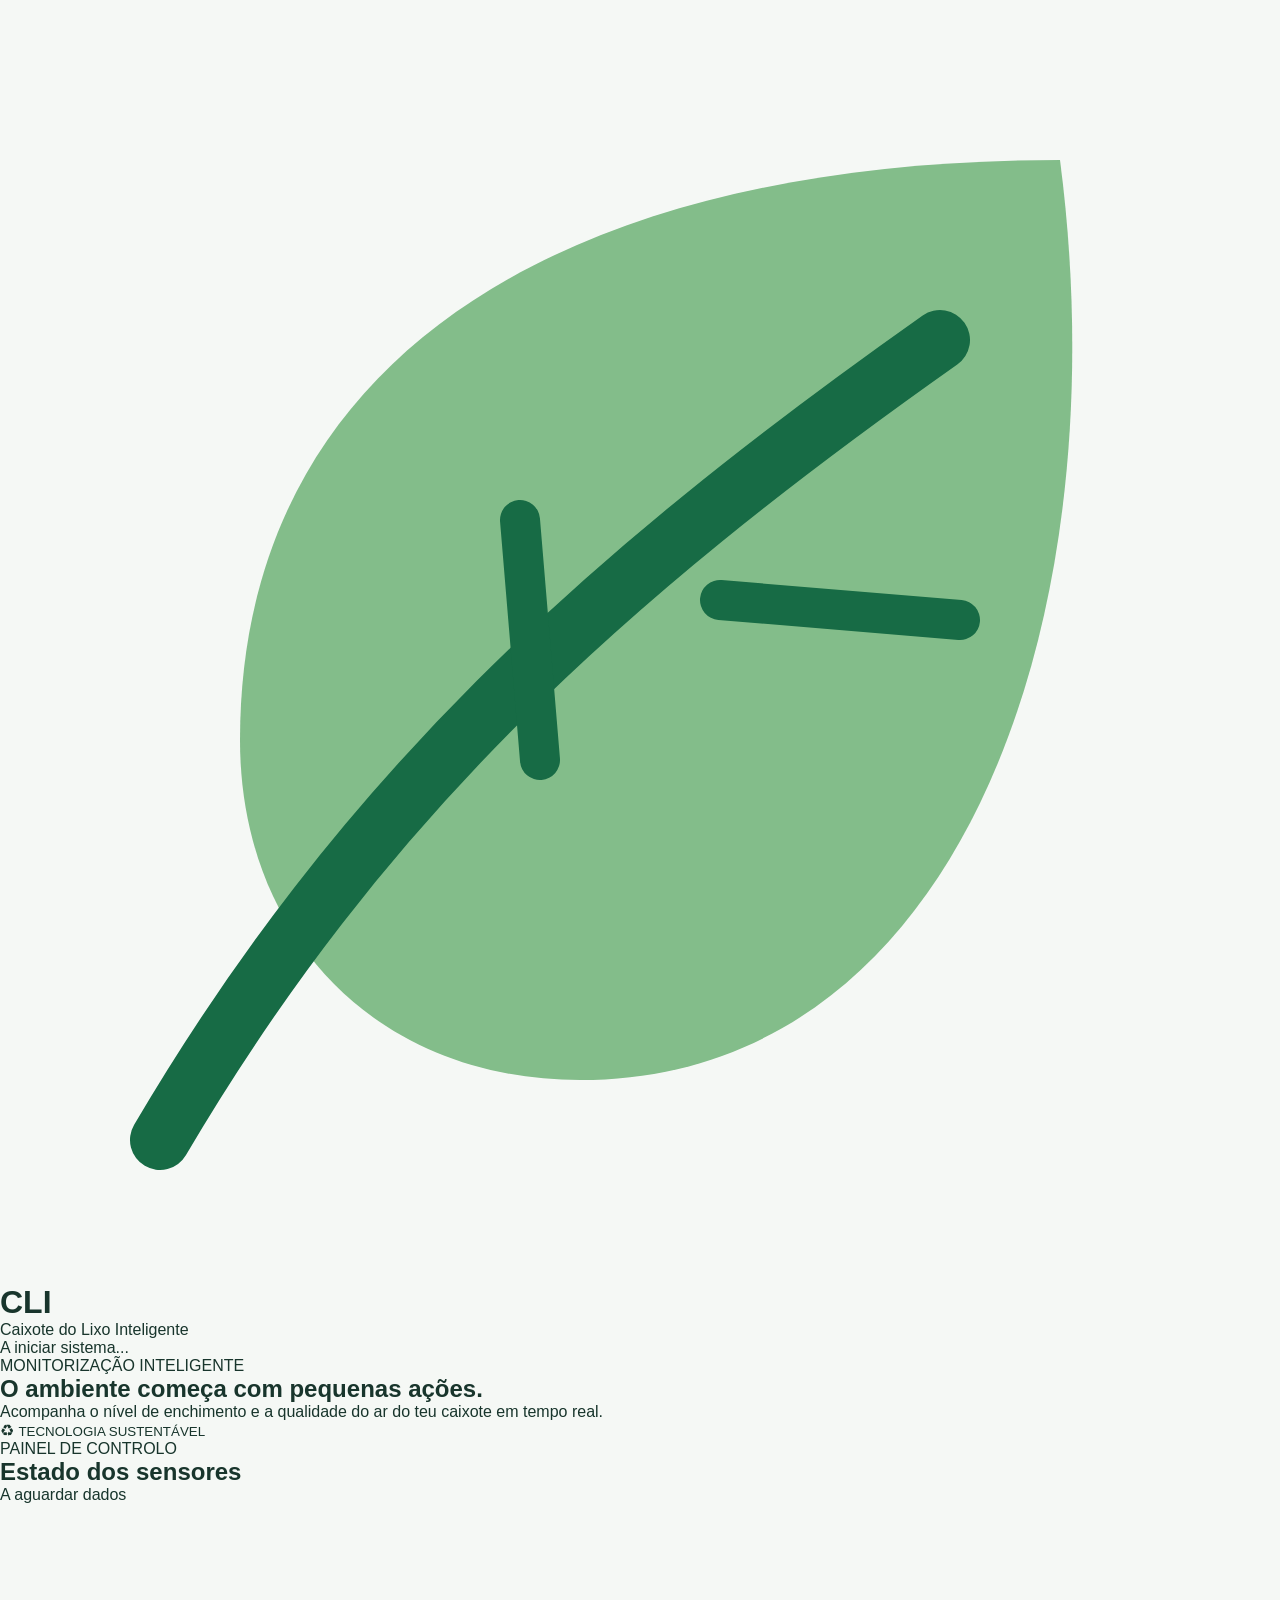
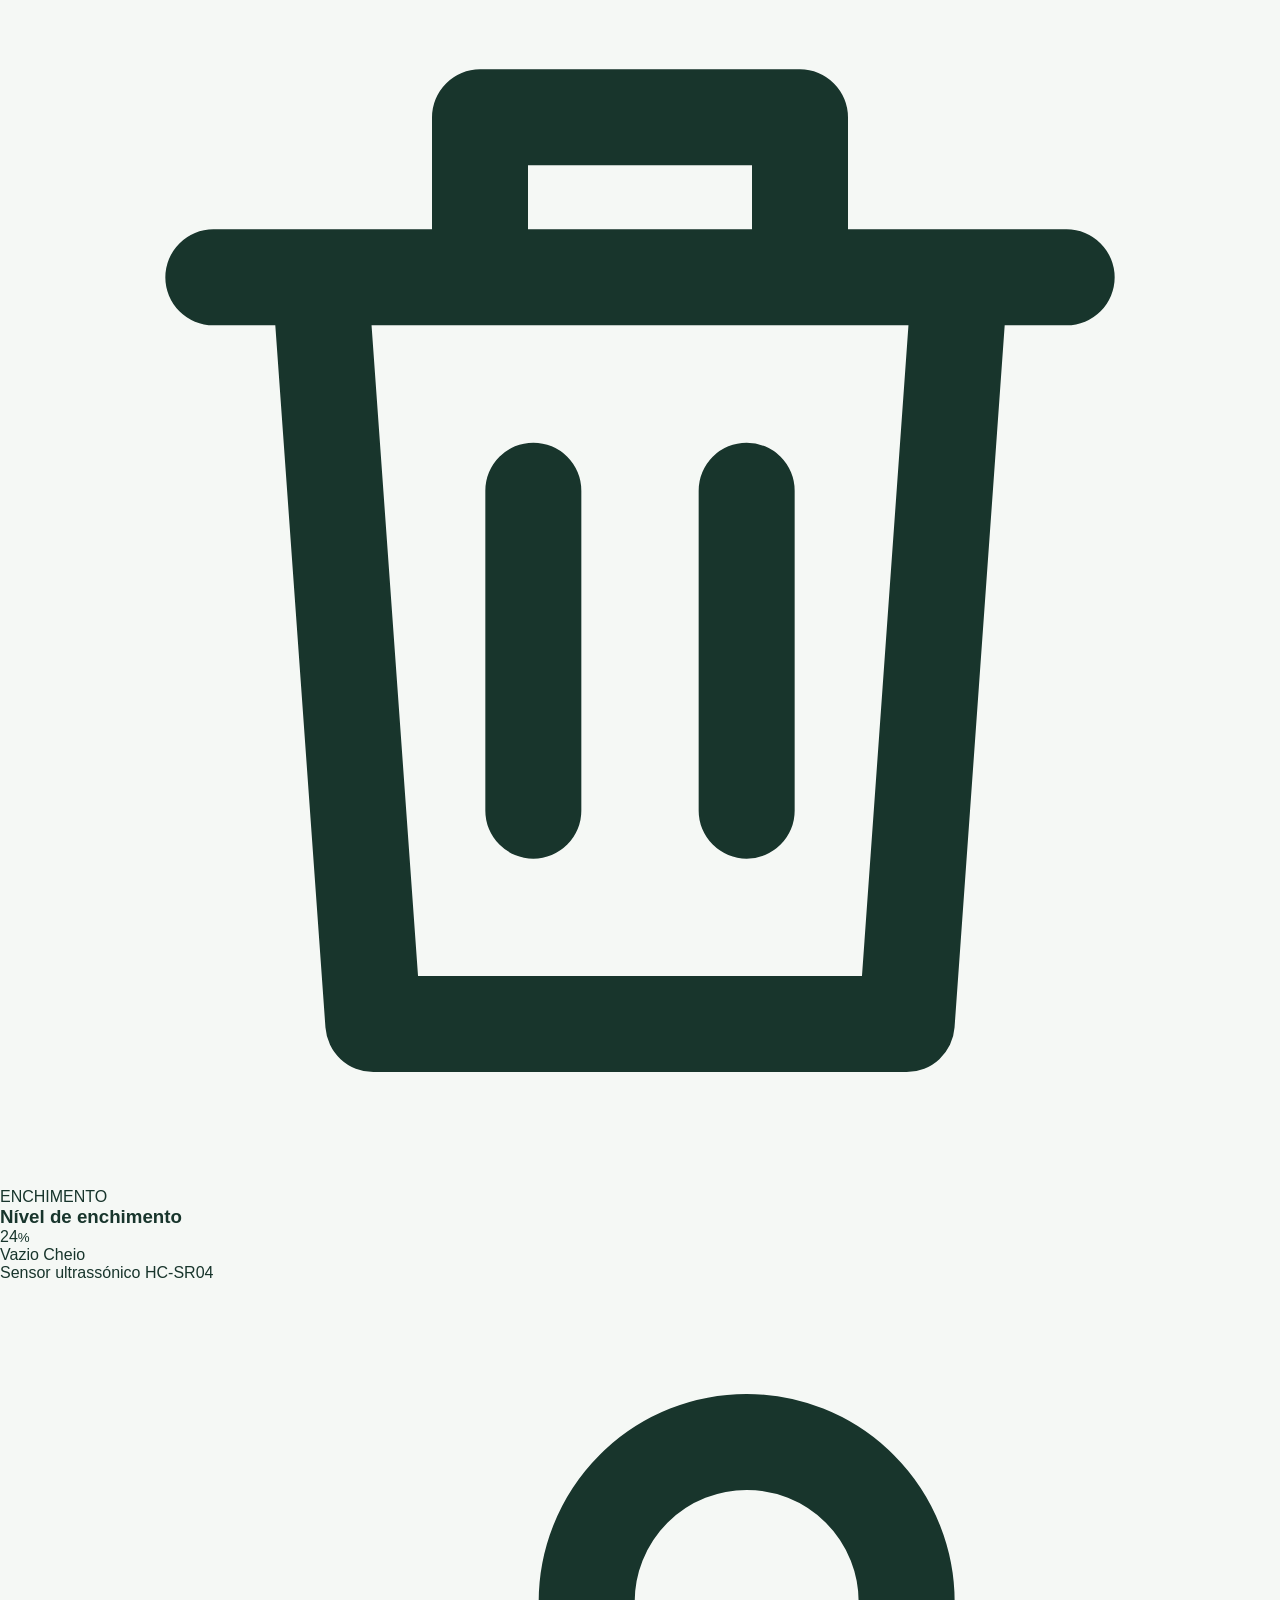
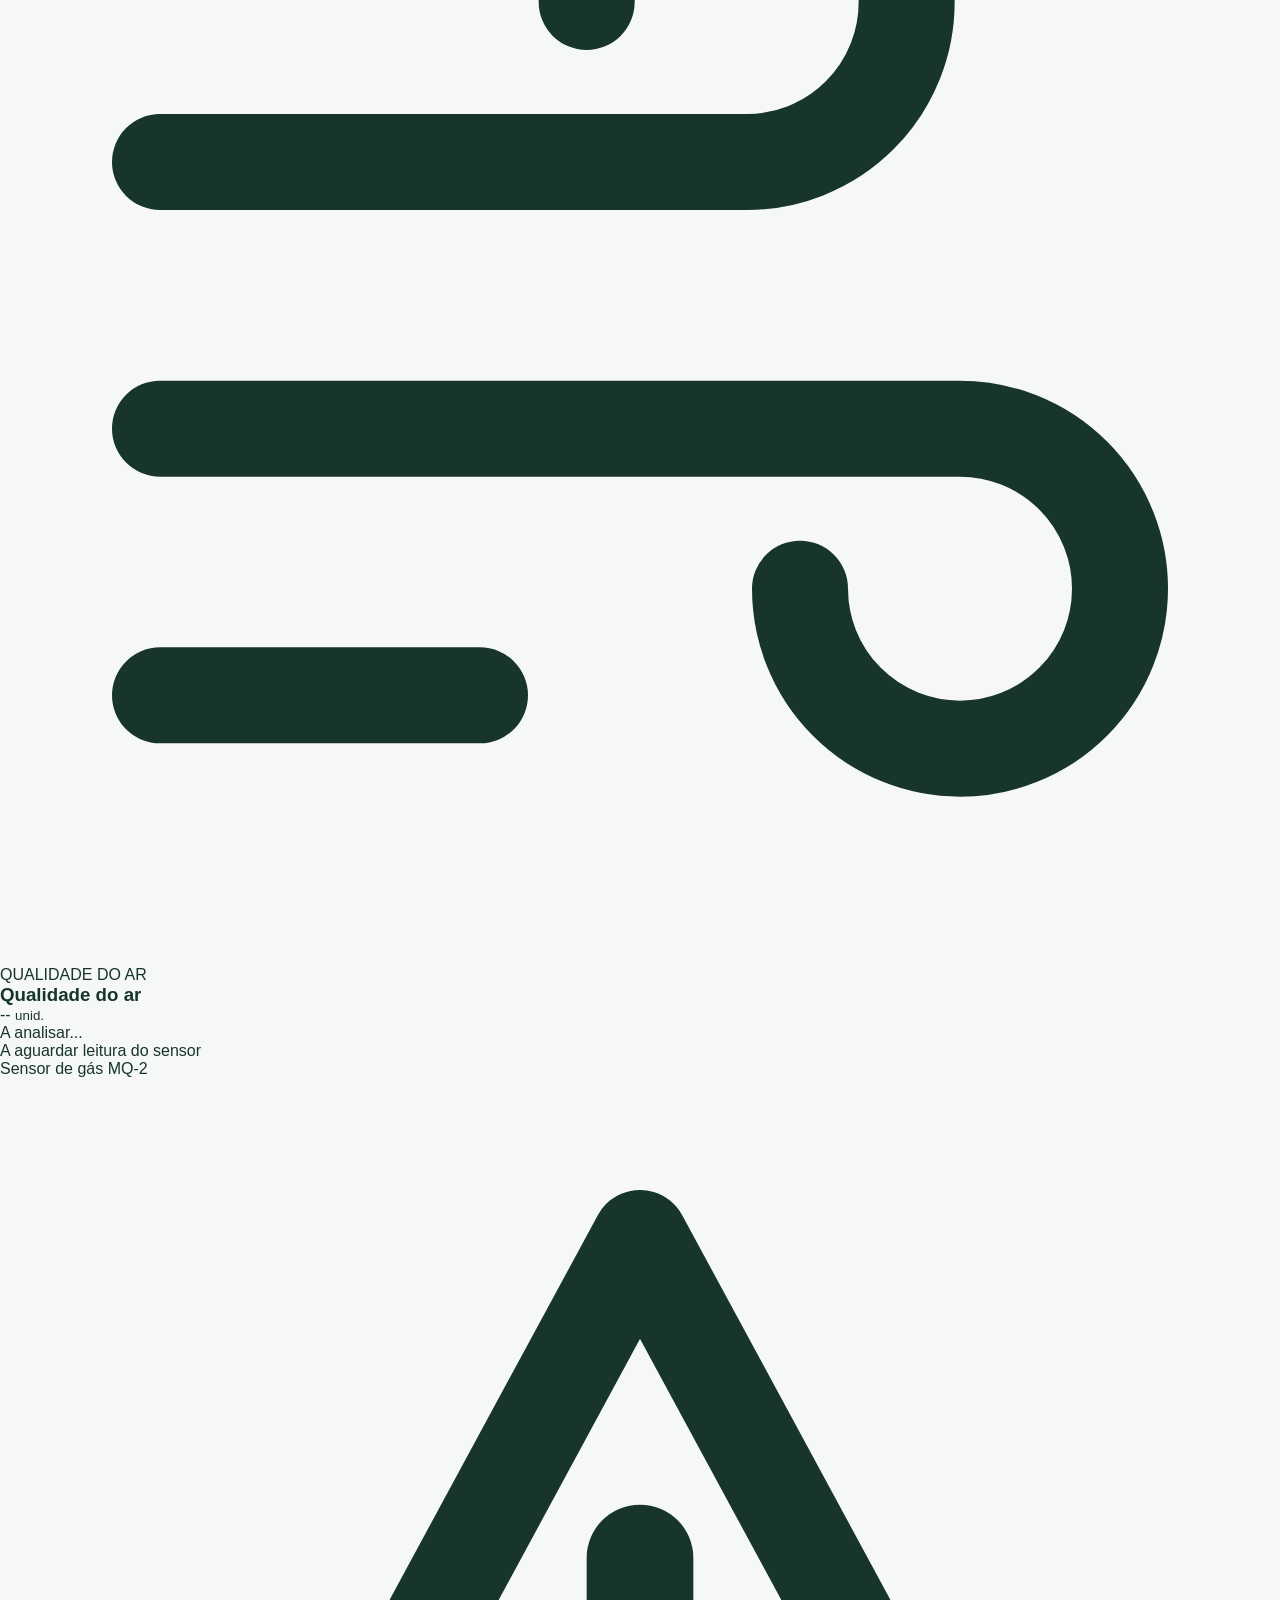
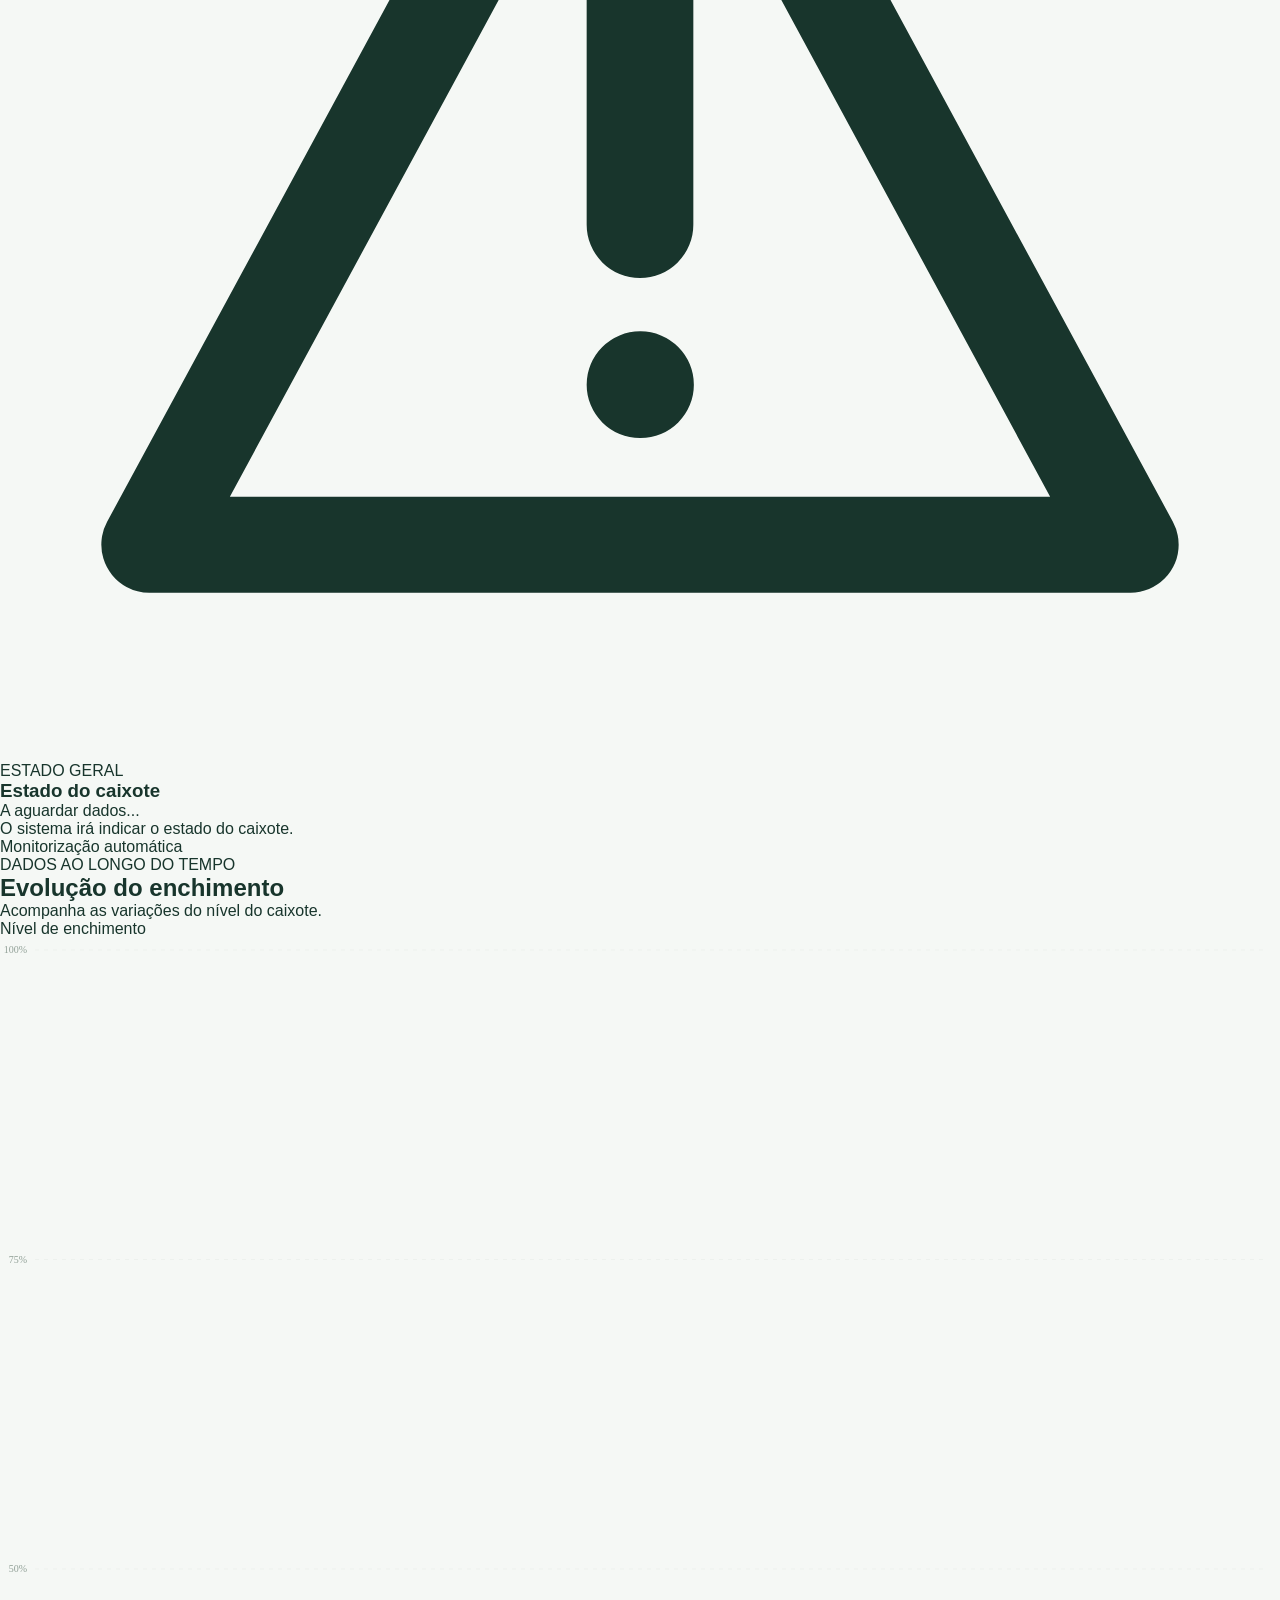
==== commit 945c1638: "Update index.html" ====
--- a/index.html
+++ b/index.html
@@ -2,116 +2,222 @@
 <!DOCTYPE html>
 <html lang="pt">
 <head>
-  <meta charset="UTF-8">
-  <meta name="viewport" content="width=device-width, initial-scale=1.0">
-  <meta name="theme-color" content="#102d25">
-  <title>CLI | Smart Waste Monitoring</title>
-  <link rel="preconnect" href="https://fonts.googleapis.com">
-  <link rel="preconnect" href="https://fonts.gstatic.com" crossorigin>
-  <link href="https://fonts.googleapis.com/css2?family=Manrope:wght@400;500;600;700;800&display=swap" rel="stylesheet">
-  <link rel="stylesheet" href="style.css">
+    <meta charset="UTF-8">
+    <meta name="viewport" content="width=device-width, initial-scale=1.0">
+    <meta name="theme-color" content="#f3f7f2">
+    <title>CLI | Caixote do Lixo Inteligente</title>
+    <link rel="stylesheet" href="style.css">
 </head>
 
 <body>
-  <header class="topbar">
-    <a class="brand" href="#">
-      <span class="brand-icon">🌿</span>
-      <span>cli<span class="brand-dot">.</span></span>
-    </a>
-
-    <div class="topbar-right">
-      <span class="live-indicator"><span></span> DEMONSTRAÇÃO</span>
-      <div class="profile-icon">CLI</div>
-    </div>
-  </header>
-
-  <main class="container">
-    <section class="welcome">
-      <div>
-        <p class="eyebrow">SMART WASTE MANAGEMENT</p>
-        <h1>O futuro é <span>mais inteligente.</span></h1>
-        <p class="subtitle">Monitorização inteligente, simples e sustentável.</p>
-      </div>
-      <div class="welcome-emoji">♻️</div>
-    </section>
-
-    <section class="status-banner" id="statusBanner">
-      <div class="status-symbol" id="statusIcon">🌱</div>
-      <div>
-        <p class="status-label">ESTADO DO SISTEMA</p>
-        <h2 id="estadoGeral">Tudo sob controlo</h2>
-        <p id="descricaoEstado">Os sensores estão a funcionar em modo demonstração.</p>
-      </div>
-      <span class="status-pill" id="statusPill">NORMAL</span>
-    </section>
-
-    <section class="metrics">
-      <article class="metric-card fill-card">
-        <div class="card-top">
-          <span class="metric-icon">🗑️</span>
-          <span class="card-tag">HC-SR04</span>
+
+    <header class="topo">
+        <div class="marca">
+            <div class="icone-folha">
+                <svg viewBox="0 0 64 64" aria-hidden="true">
+                    <path d="M53 8C28 8 12 18 12 37c0 10 7 17 17 17C48 54 56 31 53 8Z"
+                          fill="#83bd8a"/>
+                    <path d="M8 57C18 40 30 29 47 17"
+                          fill="none" stroke="#176b45"
+                          stroke-width="3" stroke-linecap="round"/>
+                    <path d="M27 38l-1-12M36 30l12 1"
+                          fill="none" stroke="#176b45"
+                          stroke-width="2" stroke-linecap="round"/>
+                </svg>
+            </div>
+
+            <div>
+                <h1>CLI</h1>
+                <p>Caixote do Lixo Inteligente</p>
+            </div>
         </div>
-        <p class="metric-title">Nível de enchimento</p>
-        <div class="metric-value"><span id="nivel">24</span><small>%</small></div>
-        <div class="progress-track">
-          <div class="progress-fill" id="barraNivel"></div>
+
+        <div class="ligacao">
+            <span class="ponto-ligacao"></span>
+            <span id="ligacao">A iniciar sistema...</span>
         </div>
-        <div class="metric-bottom">
-          <span id="estadoEnchimento">Nível baixo</span>
-          <span>Capacidade</span>
+    </header>
+
+    <main class="conteudo">
+
+        <section class="introducao">
+            <div>
+                <span class="etiqueta">MONITORIZAÇÃO INTELIGENTE</span>
+                <h2>O ambiente começa com <span>pequenas ações.</span></h2>
+                <p>
+                    Acompanha o nível de enchimento e a qualidade do ar
+                    do teu caixote em tempo real.
+                </p>
+            </div>
+
+            <div class="decoracao">
+                <span>♻</span>
+                <small>TECNOLOGIA SUSTENTÁVEL</small>
+            </div>
+        </section>
+
+        <section class="resumo">
+            <div class="titulo-seccao">
+                <div>
+                    <span class="etiqueta">PAINEL DE CONTROLO</span>
+                    <h2>Estado dos sensores</h2>
+                </div>
+                <span class="atualizacao" id="atualizacao">
+                    A aguardar dados
+                </span>
+            </div>
+
+            <div class="cartoes">
+
+                <!-- CARTÃO DO ENCHIMENTO -->
+                <article class="cartao">
+                    <div class="cartao-topo">
+                        <div class="icone-cartao verde">
+                            <svg viewBox="0 0 24 24" aria-hidden="true">
+                                <path d="M4 7h16M9 7V4h6v3m-9 0 1 14h10l1-14M10 11v6m4-6v6"
+                                      fill="none" stroke="currentColor"
+                                      stroke-width="1.8" stroke-linecap="round"
+                                      stroke-linejoin="round"/>
+                            </svg>
+                        </div>
+                        <span class="categoria">ENCHIMENTO</span>
+                    </div>
+
+                    <h3>Nível de enchimento</h3>
+                    <div class="valor">
+                        <span id="nivel">--</span><small>%</small>
+                    </div>
+
+                    <div class="barra-progresso">
+                        <div id="barraNivel"></div>
+                    </div>
+
+                    <div class="escala">
+                        <span>Vazio</span>
+                        <span>Cheio</span>
+                    </div>
+
+                    <div class="cartao-rodape">
+                        <span class="mini-ponto"></span>
+                        Sensor ultrassónico HC-SR04
+                    </div>
+                </article>
+
+                <!-- CARTÃO DA QUALIDADE DO AR -->
+                <article class="cartao">
+                    <div class="cartao-topo">
+                        <div class="icone-cartao azul">
+                            <svg viewBox="0 0 24 24" aria-hidden="true">
+                                <path d="M3 9h11a3 3 0 1 0-3-3M3 14h15a3 3 0 1 1-3 3M3 19h6"
+                                      fill="none" stroke="currentColor"
+                                      stroke-width="1.8" stroke-linecap="round"/>
+                            </svg>
+                        </div>
+                        <span class="categoria">QUALIDADE DO AR</span>
+                    </div>
+
+                    <h3>Qualidade do ar</h3>
+                    <div class="valor valor-gas">
+                        <span id="gas">--</span>
+                        <small>unid.</small>
+                    </div>
+
+                    <div class="estado-ar" id="estadoAr">
+                        A analisar...
+                    </div>
+
+                    <p class="descricao-ar" id="descricaoAr">
+                        A aguardar leitura do sensor
+                    </p>
+
+                    <div class="cartao-rodape">
+                        <span class="mini-ponto azul-ponto"></span>
+                        Sensor de gás MQ-2
+                    </div>
+                </article>
+
+                <!-- CARTÃO DO ESTADO GERAL -->
+                <article class="cartao cartao-estado">
+                    <div class="cartao-topo">
+                        <div class="icone-cartao amarelo">
+                            <svg viewBox="0 0 24 24" aria-hidden="true">
+                                <path d="M12 3 2.8 20h18.4L12 3Z"
+                                      fill="none" stroke="currentColor"
+                                      stroke-width="1.8" stroke-linejoin="round"/>
+                                <path d="M12 9v5m0 3h.01"
+                                      stroke="currentColor" stroke-width="2"
+                                      stroke-linecap="round"/>
+                            </svg>
+                        </div>
+                        <span class="categoria">ESTADO GERAL</span>
+                    </div>
+
+                    <h3>Estado do caixote</h3>
+
+                    <div class="estado-geral" id="estado">
+                        A aguardar dados...
+                    </div>
+
+                    <p class="descricao-estado" id="descricaoEstado">
+                        O sistema irá indicar o estado do caixote.
+                    </p>
+
+                    <div class="cartao-rodape">
+                        <span class="mini-ponto amarelo-ponto"></span>
+                        Monitorização automática
+                    </div>
+                </article>
+
+            </div>
+        </section>
+
+        <!-- GRAFICO -->
+        <section class="grafico-cartao">
+            <div class="grafico-cabecalho">
+                <div>
+                    <span class="etiqueta">DADOS AO LONGO DO TEMPO</span>
+                    <h2>Evolução do enchimento</h2>
+                    <p>Acompanha as variações do nível do caixote.</p>
+                </div>
+
+                <div class="legenda">
+                    <span></span>
+                    Nível de enchimento
+                </div>
+            </div>
+
+            <div class="grafico-area">
+                <canvas id="grafico"></canvas>
+            </div>
+
+            <div class="grafico-rodape">
+                <span>0% — Vazio</span>
+                <span>100% — Cheio</span>
+            </div>
+        </section>
+
+        <section class="nota">
+            <div class="nota-icone">🌱</div>
+            <div>
+                <h3>Gestão inteligente de resíduos</h3>
+                <p>
+                    O CLI pretende facilitar a monitorização dos resíduos,
+                    permitindo identificar quando é necessário efetuar a recolha.
+                </p>
+            </div>
+        </section>
+
+    </main>
+
+    <footer>
+        <div class="footer-marca">
+            <span>CLI</span>
+            <p>Caixote do Lixo Inteligente</p>
         </div>
-      </article>
-
-      <article class="metric-card air-card">
-        <div class="card-top">
-          <span class="metric-icon">💨</span>
-          <span class="card-tag">MQ-2</span>
-        </div>
-        <p class="metric-title">Qualidade do ar</p>
-        <div class="metric-value"><span id="valorAr">650</span><small> ADC</small></div>
-        <div class="air-status" id="estadoAr">
-          <span class="air-dot"></span>
-          Boa qualidade
-        </div>
-        <p class="metric-note">Leitura do sensor de gases</p>
-      </article>
-
-      <article class="metric-card update-card">
-        <div class="card-top">
-          <span class="metric-icon">📡</span>
-          <span class="card-tag">SISTEMA</span>
-        </div>
-        <p class="metric-title">Última atualização</p>
-        <div class="update-time" id="horaLeitura">--:--:--</div>
-        <div class="connection-status">
-          <span class="connection-dot"></span>
-          Modo demonstração
-        </div>
-        <p class="metric-note">Atualização automática: 3 segundos</p>
-      </article>
-    </section>
-
-    <section class="chart-card">
-      <div class="section-heading">
-        <div>
-          <p class="eyebrow">MONITORIZAÇÃO</p>
-          <h2>Histórico de enchimento</h2>
-          <p class="section-description">Acompanha a evolução do nível da lixeira em tempo real.</p>
-        </div>
-        <span class="chart-period">● AO VIVO</span>
-      </div>
-
-      <div class="chart-wrap">
-        <canvas id="grafico" aria-label="Gráfico do nível de enchimento ao longo do tempo"></canvas>
-      </div>
-      <div class="chart-legend">
-        <span><i></i> Nível de enchimento (%)</span>
-        <span class="chart-update">Atualizado de 3 em 3 segundos</span>
-      </div>
-    </section>
-    
-  </main>
-
-  <script src="script.js"></script>
+        <p>Projeto académico · DEEC · Universidade de Coimbra · 2026/2027</p>
+    </footer>
+
+    <script src="script.js"></script>
+
 </body>
 </html>
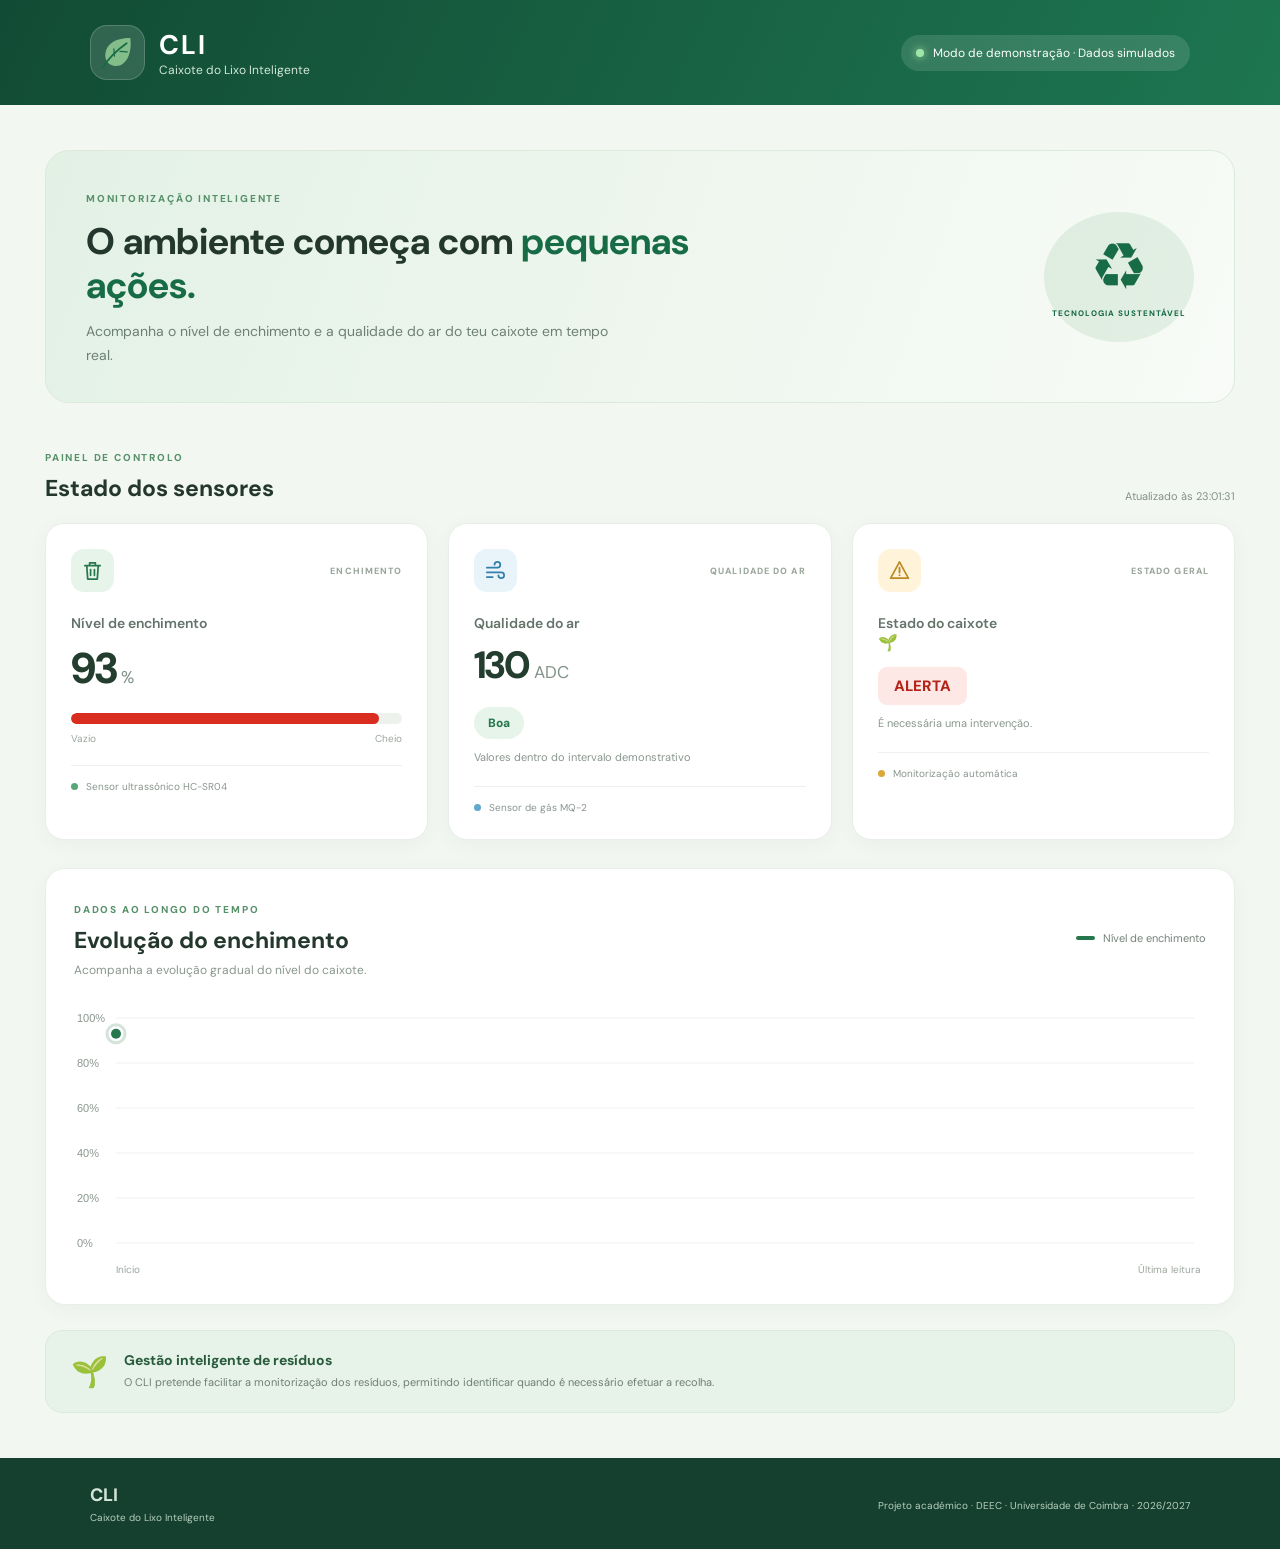
==== commit 6e71ba3e: "Update index.html" ====
--- a/index.html
+++ b/index.html
@@ -5,7 +5,13 @@
     <meta charset="UTF-8">
     <meta name="viewport" content="width=device-width, initial-scale=1.0">
     <meta name="theme-color" content="#f3f7f2">
+    <meta name="description" content="CLI - Monitorização inteligente do enchimento e da qualidade do ar.">
     <title>CLI | Caixote do Lixo Inteligente</title>
+
+    <link rel="preconnect" href="https://fonts.googleapis.com">
+    <link rel="preconnect" href="https://fonts.gstatic.com" crossorigin>
+    <link href="https://fonts.googleapis.com/css2?family=DM+Sans:wght@400;500;600;700;800&display=swap" rel="stylesheet">
+
     <link rel="stylesheet" href="style.css">
 </head>
 
@@ -62,6 +68,7 @@
                     <span class="etiqueta">PAINEL DE CONTROLO</span>
                     <h2>Estado dos sensores</h2>
                 </div>
+
                 <span class="atualizacao" id="atualizacao">
                     A aguardar dados
                 </span>
@@ -69,7 +76,8 @@
 
             <div class="cartoes">
 
-                <!-- CARTÃO DO ENCHIMENTO -->
+                <!-- CARTAO DO ENCHIMENTO -->
+
                 <article class="cartao">
                     <div class="cartao-topo">
                         <div class="icone-cartao verde">
@@ -80,12 +88,15 @@
                                       stroke-linejoin="round"/>
                             </svg>
                         </div>
+
                         <span class="categoria">ENCHIMENTO</span>
                     </div>
 
                     <h3>Nível de enchimento</h3>
+
                     <div class="valor">
-                        <span id="nivel">--</span><small>%</small>
+                        <span id="nivel">--</span>
+                        <small>%</small>
                     </div>
 
                     <div class="barra-progresso">
@@ -103,7 +114,8 @@
                     </div>
                 </article>
 
-                <!-- CARTÃO DA QUALIDADE DO AR -->
+                <!-- CARTAO DA QUALIDADE DO AR -->
+
                 <article class="cartao">
                     <div class="cartao-topo">
                         <div class="icone-cartao azul">
@@ -113,13 +125,15 @@
                                       stroke-width="1.8" stroke-linecap="round"/>
                             </svg>
                         </div>
+
                         <span class="categoria">QUALIDADE DO AR</span>
                     </div>
 
                     <h3>Qualidade do ar</h3>
+
                     <div class="valor valor-gas">
                         <span id="gas">--</span>
-                        <small>unid.</small>
+                        <small>ADC</small>
                     </div>
 
                     <div class="estado-ar" id="estadoAr">
@@ -136,7 +150,8 @@
                     </div>
                 </article>
 
-                <!-- CARTÃO DO ESTADO GERAL -->
+                <!-- CARTAO DO ESTADO GERAL -->
+
                 <article class="cartao cartao-estado">
                     <div class="cartao-topo">
                         <div class="icone-cartao amarelo">
@@ -149,17 +164,22 @@
                                       stroke-linecap="round"/>
                             </svg>
                         </div>
+
                         <span class="categoria">ESTADO GERAL</span>
                     </div>
 
                     <h3>Estado do caixote</h3>
 
-                    <div class="estado-geral" id="estado">
-                        A aguardar dados...
+                    <div class="estado-visual">
+                        <div class="estado-simbolo" id="simboloEstado">🌱</div>
+
+                        <div class="estado-geral estado-normal" id="estado">
+                            NORMAL
+                        </div>
                     </div>
 
                     <p class="descricao-estado" id="descricaoEstado">
-                        O sistema irá indicar o estado do caixote.
+                        O caixote encontra-se em estado normal.
                     </p>
 
                     <div class="cartao-rodape">
@@ -172,12 +192,13 @@
         </section>
 
         <!-- GRAFICO -->
+
         <section class="grafico-cartao">
             <div class="grafico-cabecalho">
                 <div>
                     <span class="etiqueta">DADOS AO LONGO DO TEMPO</span>
                     <h2>Evolução do enchimento</h2>
-                    <p>Acompanha as variações do nível do caixote.</p>
+                    <p>Acompanha a evolução gradual do nível do caixote.</p>
                 </div>
 
                 <div class="legenda">
@@ -187,17 +208,21 @@
             </div>
 
             <div class="grafico-area">
-                <canvas id="grafico"></canvas>
+                <canvas id="grafico" role="img"
+                        aria-label="Gráfico da evolução do nível de enchimento ao longo do tempo">
+                    Gráfico do nível de enchimento.
+                </canvas>
             </div>
 
             <div class="grafico-rodape">
-                <span>0% — Vazio</span>
-                <span>100% — Cheio</span>
+                <span id="tempoInicial">Início</span>
+                <span id="tempoFinal">Última leitura</span>
             </div>
         </section>
 
         <section class="nota">
             <div class="nota-icone">🌱</div>
+
             <div>
                 <h3>Gestão inteligente de resíduos</h3>
                 <p>
@@ -214,6 +239,7 @@
             <span>CLI</span>
             <p>Caixote do Lixo Inteligente</p>
         </div>
+
         <p>Projeto académico · DEEC · Universidade de Coimbra · 2026/2027</p>
     </footer>
 
--- a/style.css
+++ b/style.css
@@ -1,625 +1,556 @@
+
+@import url('https://fonts.googleapis.com/css2?family=DM+Sans:wght@400;500;600;700;800&display=swap');
 
 :root {
-  --dark: #102d25;
-  --green: #23795b;
-  --mint: #dff3e9;
-  --light: #f5f8f5;
-  --white: #ffffff;
-  --text: #18352c;
-  --muted: #82928b;
-  --border: #e8eee9;
-  --orange: #e8a34b;
-  --red: #dc6868;
+    --verde: #176b45;
+    --verde-claro: #e6f3e9;
+    --fundo: #f3f7f2;
+    --texto: #23372d;
+    --texto-suave: #839087;
+    --branco: #ffffff;
 }
 
 * {
-  box-sizing: border-box;
-  margin: 0;
-  padding: 0;
+    margin: 0;
+    padding: 0;
+    box-sizing: border-box;
 }
 
 body {
-  font-family: "Manrope", sans-serif;
-  background: var(--light);
-  color: var(--text);
-  min-height: 100vh;
-}
-
-.topbar {
-  height: 76px;
-  background: var(--dark);
-  display: flex;
-  align-items: center;
-  justify-content: space-between;
-  padding: 0 max(calc((100% - 1160px) / 2), 5%);
-  color: white;
-}
-
-.brand {
-  display: flex;
-  align-items: center;
-  gap: 10px;
-  color: white;
-  text-decoration: none;
-  font-size: 27px;
-  font-weight: 800;
-  letter-spacing: -1.5px;
-}
-
-.brand-icon {
-  font-size: 25px;
-}
-
-.brand-dot {
-  color: #80d5a9;
-}
-
-.topbar-right {
-  display: flex;
-  align-items: center;
-  gap: 18px;
-}
-
-.live-indicator {
-  color: #b8e7ce;
-  font-size: 10px;
-  font-weight: 800;
-  letter-spacing: 1px;
-  display: flex;
-  align-items: center;
-  gap: 8px;
-}
-
-.live-indicator span,
-.connection-dot {
-  width: 8px;
-  height: 8px;
-  background: #72d69c;
-  border-radius: 50%;
-  display: inline-block;
-}
-
-.profile-icon {
-  width: 36px;
-  height: 36px;
-  border: 1px solid #426257;
-  border-radius: 50%;
-  display: grid;
-  place-items: center;
-  font-size: 10px;
-  font-weight: 800;
-}
-
-.container {
-  max-width: 1160px;
-  width: 90%;
-  margin: 0 auto;
-}
-
-.welcome {
-  padding: 54px 0 34px;
-  display: flex;
-  align-items: center;
-  justify-content: space-between;
-}
-
-.eyebrow {
-  color: var(--green);
-  font-size: 10px;
-  font-weight: 800;
-  letter-spacing: 2px;
-  margin-bottom: 12px;
-}
-
-.welcome h1 {
-  font-size: clamp(29px, 4vw, 43px);
-  letter-spacing: -2px;
-  line-height: 1.2;
-  font-weight: 800;
-}
-
-.welcome h1 span {
-  color: var(--green);
-}
-
-.subtitle {
-  color: var(--muted);
-  font-size: 14px;
-  margin-top: 12px;
-}
-
-.welcome-emoji {
-  font-size: 65px;
-  background: #e5f3e9;
-  width: 112px;
-  height: 112px;
-  border-radius: 34px;
-  display: grid;
-  place-items: center;
-  transform: rotate(4deg);
-}
-
-.status-banner {
-  background: var(--dark);
-  border-radius: 19px;
-  padding: 23px 27px;
-  display: flex;
-  align-items: center;
-  gap: 18px;
-  color: white;
-  margin-bottom: 22px;
-  box-shadow: 0 10px 25px #102d2512;
-}
-
-.status-symbol {
-  width: 52px;
-  height: 52px;
-  border-radius: 16px;
-  background: #24483b;
-  display: grid;
-  place-items: center;
-  font-size: 25px;
-  flex-shrink: 0;
-}
-
-.status-label {
-  color: #9cc5ae;
-  font-size: 9px;
-  font-weight: 800;
-  letter-spacing: 1.5px;
-  margin-bottom: 5px;
-}
-
-.status-banner h2 {
-  font-size: 17px;
-  font-weight: 800;
-}
-
-.status-banner p:last-child {
-  color: #b4c9be;
-  font-size: 11px;
-  margin-top: 4px;
-}
-
-.status-pill {
-  margin-left: auto;
-  background: #285b43;
-  color: #a9edc3;
-  border-radius: 30px;
-  padding: 8px 13px;
-  font-size: 9px;
-  font-weight: 800;
-  letter-spacing: 1px;
-}
-
-.metrics {
-  display: grid;
-  grid-template-columns: repeat(3, 1fr);
-  gap: 18px;
-  margin-bottom: 22px;
-}
-
-.metric-card,
-.chart-card,
-.info-card {
-  background: var(--white);
-  border: 1px solid var(--border);
-  border-radius: 18px;
-  box-shadow: 0 5px 18px #18352c08;
-}
-
-.metric-card {
-  padding: 22px;
-  min-width: 0;
-}
-
-.card-top {
-  display: flex;
-  align-items: center;
-  justify-content: space-between;
-  margin-bottom: 22px;
-}
-
-.metric-icon {
-  width: 43px;
-  height: 43px;
-  border-radius: 13px;
-  background: #edf6ef;
-  display: grid;
-  place-items: center;
-  font-size: 21px;
-}
-
-.card-tag {
-  color: #8b9c93;
-  background: #f5f8f5;
-  padding: 6px 9px;
-  border-radius: 6px;
-  font-size: 9px;
-  font-weight: 800;
-  letter-spacing: .6px;
-}
-
-.metric-title {
-  color: var(--muted);
-  font-size: 12px;
-  font-weight: 600;
-}
-
-.metric-value {
-  font-size: 38px;
-  font-weight: 800;
-  letter-spacing: -2px;
-  margin: 5px 0 15px;
-}
-
-.metric-value small {
-  font-size: 15px;
-  letter-spacing: 0;
-  color: var(--muted);
-  font-weight: 600;
-}
-
-.progress-track {
-  height: 9px;
-  background: #edf2ee;
-  border-radius: 20px;
-  overflow: hidden;
-}
-
-.progress-fill {
-  height: 100%;
-  width: 24%;
-  background: #56ae7b;
-  border-radius: 20px;
-  transition: width .6s ease, background .4s ease;
-}
-
-.metric-bottom {
-  display: flex;
-  justify-content: space-between;
-  margin-top: 12px;
-  font-size: 10px;
-  color: var(--muted);
-}
-
-.metric-bottom span:first-child {
-  color: var(--green);
-  font-weight: 800;
-}
-
-.air-status {
-  display: flex;
-  align-items: center;
-  gap: 8px;
-  color: var(--green);
-  font-size: 11px;
-  font-weight: 800;
-}
-
-.air-dot {
-  width: 8px;
-  height: 8px;
-  background: #56ae7b;
-  border-radius: 50%;
-}
-
-.metric-note {
-  color: #9aa8a0;
-  font-size: 10px;
-  margin-top: 16px;
-}
-
-.update-time {
-  font-size: 29px;
-  font-weight: 800;
-  letter-spacing: -1px;
-  margin: 12px 0;
-}
-
-.connection-status {
-  display: flex;
-  align-items: center;
-  gap: 8px;
-  color: var(--green);
-  font-size: 11px;
-  font-weight: 700;
-}
-
-.connection-dot {
-  background: var(--orange);
-}
-
-.chart-card {
-  padding: 26px 27px 20px;
-  margin-bottom: 22px;
-}
-
-.section-heading {
-  display: flex;
-  justify-content: space-between;
-  align-items: flex-start;
-  gap: 15px;
-}
-
-.section-heading h2 {
-  font-size: 19px;
-  letter-spacing: -.6px;
-}
-
-.section-description {
-  color: var(--muted);
-  font-size: 11px;
-  margin-top: 6px;
-}
-
-.chart-period {
-  color: var(--green);
-  background: #eaf5ed;
-  padding: 8px 11px;
-  border-radius: 7px;
-  font-size: 9px;
-  font-weight: 800;
-  letter-spacing: .5px;
-  white-space: nowrap;
-}
-
-.chart-wrap {
-  height: 260px;
-  width: 100%;
-  margin-top: 25px;
-  position: relative;
-}
-
-canvas {
-  width: 100%;
-  height: 100%;
-  display: block;
-}
-
-.chart-legend {
-  display: flex;
-  justify-content: space-between;
-  align-items: center;
-  margin-top: 12px;
-  color: var(--muted);
-  font-size: 10px;
-}
-
-.chart-legend span:first-child {
-  display: flex;
-  align-items: center;
-  gap: 8px;
-}
-
-.chart-legend i {
-  display: inline-block;
-  width: 17px;
-  height: 3px;
-  background: #31966b;
-  border-radius: 5px;
-}
-
-.bottom-grid {
-  display: grid;
-  grid-template-columns: 1fr 1fr;
-  gap: 18px;
-  margin-bottom: 40px;
-}
-
-.info-card {
-  padding: 23px;
-}
-
-.small-icon {
-  font-size: 23px;
-  margin-bottom: 12px;
-}
-
-.info-card h3 {
-  font-size: 14px;
-  margin-bottom: 19px;
-}
-
-.state-row {
-  display: flex;
-  align-items: center;
-  gap: 10px;
-  padding: 9px 0;
-  border-bottom: 1px solid #f0f3f0;
-  color: #687a70;
-  font-size: 11px;
-}
-
-.state-row:last-child {
-  border-bottom: 0;
-}
-
-.state-row strong {
-  margin-left: auto;
-  color: var(--text);
-  font-size: 10px;
-}
-
-.state-color {
-  width: 8px;
-  height: 8px;
-  border-radius: 50%;
-}
-
-.normal { background: #56ae7b; }
-.warning { background: var(--orange); }
-.alert { background: var(--red); }
-
-.technology-flow {
-  display: flex;
-  align-items: center;
-  justify-content: space-between;
-  gap: 8px;
-  margin: 22px 0 17px;
-}
-
-.technology-flow div {
-  display: flex;
-  flex-direction: column;
-  align-items: center;
-  gap: 7px;
-}
-
-.technology-flow div span {
-  width: 45px;
-  height: 45px;
-  border-radius: 13px;
-  background: #edf6ef;
-  display: grid;
-  place-items: center;
-  font-size: 20px;
-}
-
-.technology-flow small {
-  font-size: 9px;
-  color: #718178;
-  font-weight: 700;
-}
-
-.technology-flow b {
-  color: #a4b4a9;
-  padding-bottom: 17px;
-}
-
-.how-card > p {
-  color: var(--muted);
-  font-size: 10px;
-  line-height: 1.7;
-}
+    font-family: 'DM Sans', Arial, sans-serif;
+    background: var(--fundo);
+    color: var(--texto);
+}
+
+/* CABECALHO */
+
+.topo {
+    background: linear-gradient(115deg, #124b35, #1d7650);
+    min-height: 105px;
+    padding: 20px 7%;
+    display: flex;
+    align-items: center;
+    justify-content: space-between;
+    gap: 20px;
+    color: white;
+}
+
+.marca {
+    display: flex;
+    align-items: center;
+    gap: 14px;
+}
+
+.icone-folha {
+    width: 55px;
+    height: 55px;
+    background: rgba(255,255,255,0.13);
+    border: 1px solid rgba(255,255,255,0.18);
+    border-radius: 17px;
+    padding: 7px;
+}
+
+.icone-folha svg {
+    width: 100%;
+    height: 100%;
+}
+
+.marca h1 {
+    font-size: 27px;
+    letter-spacing: 2px;
+}
+
+.marca p {
+    font-size: 12px;
+    color: #d3e8d9;
+}
+
+.ligacao {
+    display: flex;
+    align-items: center;
+    gap: 9px;
+    background: rgba(255,255,255,0.12);
+    padding: 10px 15px;
+    border-radius: 30px;
+    font-size: 12px;
+}
+
+.ponto-ligacao {
+    width: 8px;
+    height: 8px;
+    border-radius: 50%;
+    background: #9ee6a8;
+    box-shadow: 0 0 9px #9ee6a8;
+}
+
+/* CONTEUDO PRINCIPAL */
+
+.conteudo {
+    max-width: 1250px;
+    margin: auto;
+    padding: 45px 30px;
+}
+
+.introducao {
+    background: linear-gradient(110deg, #e3f1e5, #f8fbf7);
+    border: 1px solid #dceade;
+    border-radius: 24px;
+    padding: 35px 40px;
+    display: flex;
+    align-items: center;
+    justify-content: space-between;
+    gap: 20px;
+    margin-bottom: 42px;
+    overflow: hidden;
+}
+
+.etiqueta {
+    font-size: 10px;
+    letter-spacing: 1.8px;
+    font-weight: 800;
+    color: #57916a;
+}
+
+.introducao h2 {
+    font-size: clamp(25px, 4vw, 37px);
+    line-height: 1.2;
+    margin: 12px 0;
+    max-width: 650px;
+}
+
+.introducao h2 span {
+    color: var(--verde);
+}
+
+.introducao p {
+    color: #6e8073;
+    font-size: 14px;
+    max-width: 540px;
+    line-height: 1.7;
+}
+
+.decoracao {
+    min-width: 150px;
+    height: 130px;
+    border-radius: 50%;
+    background: rgba(75, 145, 91, 0.12);
+    display: flex;
+    flex-direction: column;
+    align-items: center;
+    justify-content: center;
+    color: var(--verde);
+}
+
+.decoracao span {
+    font-size: 65px;
+    line-height: 1;
+}
+
+.decoracao small {
+    font-size: 8px;
+    font-weight: 800;
+    letter-spacing: 1px;
+    margin-top: 8px;
+}
+
+/* TITULOS */
+
+.titulo-seccao {
+    display: flex;
+    align-items: end;
+    justify-content: space-between;
+    gap: 15px;
+    margin-bottom: 20px;
+}
+
+.titulo-seccao h2,
+.grafico-cabecalho h2 {
+    font-size: 23px;
+    margin-top: 7px;
+}
+
+.atualizacao {
+    color: var(--texto-suave);
+    font-size: 11px;
+}
+
+/* CARTOES */
+
+.cartoes {
+    display: grid;
+    grid-template-columns: repeat(3, 1fr);
+    gap: 20px;
+}
+
+.cartao {
+    background: white;
+    padding: 25px;
+    border: 1px solid #e8eee8;
+    border-radius: 19px;
+    box-shadow: 0 5px 20px rgba(33, 69, 45, 0.045);
+    transition: transform 0.25s, box-shadow 0.25s;
+    min-width: 0;
+}
+
+.cartao:hover {
+    transform: translateY(-5px);
+    box-shadow: 0 12px 28px rgba(33, 69, 45, 0.09);
+}
+
+.cartao-topo {
+    display: flex;
+    align-items: center;
+    justify-content: space-between;
+    gap: 10px;
+    margin-bottom: 22px;
+}
+
+.icone-cartao {
+    width: 43px;
+    height: 43px;
+    border-radius: 13px;
+    display: flex;
+    align-items: center;
+    justify-content: center;
+    padding: 10px;
+}
+
+.icone-cartao svg {
+    width: 100%;
+    height: 100%;
+}
+
+.verde {
+    color: #26774d;
+    background: #e6f4e9;
+}
+
+.azul {
+    color: #347eaa;
+    background: #e8f3fa;
+}
+
+.amarelo {
+    color: #bd8a27;
+    background: #fff4d9;
+}
+
+.categoria {
+    font-size: 9px;
+    letter-spacing: 1.1px;
+    font-weight: 800;
+    color: #9aa69c;
+}
+
+.cartao h3 {
+    font-size: 14px;
+    color: #64736a;
+    font-weight: 600;
+}
+
+.valor {
+    display: flex;
+    align-items: baseline;
+    gap: 5px;
+    margin: 8px 0 17px;
+}
+
+.valor span {
+    font-size: 43px;
+    font-weight: 800;
+    letter-spacing: -2px;
+    color: #233d2e;
+}
+
+.valor small {
+    font-size: 17px;
+    color: #829187;
+}
+
+.valor-gas span {
+    font-size: 38px;
+}
+
+/* BARRA DE ENCHIMENTO */
+
+.barra-progresso {
+    width: 100%;
+    height: 11px;
+    background: #edf2ed;
+    border-radius: 20px;
+    overflow: hidden;
+}
+
+#barraNivel {
+    width: 0%;
+    height: 100%;
+    border-radius: 20px;
+    background: #26774d;
+    transition: width 0.7s ease, background 0.4s ease;
+}
+
+.escala {
+    display: flex;
+    justify-content: space-between;
+    margin-top: 8px;
+    font-size: 10px;
+    color: #9aa69c;
+}
+
+.cartao-rodape {
+    border-top: 1px solid #edf1ed;
+    margin-top: 20px;
+    padding-top: 14px;
+    display: flex;
+    align-items: center;
+    gap: 8px;
+    font-size: 10px;
+    color: #89968d;
+}
+
+.mini-ponto {
+    width: 7px;
+    height: 7px;
+    border-radius: 50%;
+    background: #55a875;
+}
+
+.azul-ponto {
+    background: #62a7ce;
+}
+
+.amarelo-ponto {
+    background: #dca83c;
+}
+
+/* ESTADO DA QUALIDADE DO AR */
+
+.estado-ar {
+    display: inline-block;
+    padding: 8px 14px;
+    border-radius: 30px;
+    font-size: 12px;
+    font-weight: 800;
+    background: #e6f4e9;
+    color: #26774d;
+}
+
+.descricao-ar,
+.descricao-estado {
+    font-size: 11px;
+    color: #89968d;
+    margin-top: 11px;
+    min-height: 16px;
+}
+
+/* ESTADO GERAL */
+
+.estado-geral {
+    display: inline-block;
+    margin-top: 14px;
+    padding: 9px 16px;
+    border-radius: 9px;
+    font-size: 15px;
+    font-weight: 800;
+    background: #e6f4e9;
+    color: #26774d;
+}
+
+.estado-normal {
+    background: #e6f4e9;
+    color: #26774d;
+}
+
+.estado-atencao {
+    background: #fff3d6;
+    color: #a66a08;
+}
+
+.estado-alerta {
+    background: #fde8e6;
+    color: #b42318;
+}
+
+/* GRAFICO */
+
+.grafico-cartao {
+    background: white;
+    margin-top: 28px;
+    padding: 28px;
+    border-radius: 20px;
+    border: 1px solid #e8eee8;
+    box-shadow: 0 5px 20px rgba(33, 69, 45, 0.045);
+}
+
+.grafico-cabecalho {
+    display: flex;
+    align-items: center;
+    justify-content: space-between;
+    gap: 15px;
+    margin-bottom: 25px;
+}
+
+.grafico-cabecalho p {
+    color: #89968d;
+    font-size: 12px;
+    margin-top: 7px;
+}
+
+.legenda {
+    display: flex;
+    align-items: center;
+    gap: 8px;
+    font-size: 11px;
+    color: #748279;
+}
+
+.legenda span {
+    display: inline-block;
+    width: 19px;
+    height: 4px;
+    border-radius: 10px;
+    background: #26774d;
+}
+
+.grafico-area {
+    width: 100%;
+    height: 260px;
+}
+
+#grafico {
+    display: block;
+    width: 100%;
+    height: 100%;
+}
+
+.grafico-rodape {
+    display: flex;
+    justify-content: space-between;
+    color: #9aa69c;
+    font-size: 10px;
+    padding-left: 42px;
+    padding-right: 5px;
+}
+
+/* NOTA AMBIENTAL */
+
+.nota {
+    margin-top: 25px;
+    background: #e7f2e8;
+    border: 1px solid #dceade;
+    border-radius: 17px;
+    padding: 20px 25px;
+    display: flex;
+    align-items: center;
+    gap: 16px;
+}
+
+.nota-icone {
+    font-size: 30px;
+}
+
+.nota h3 {
+    font-size: 14px;
+    color: #285b3d;
+    margin-bottom: 5px;
+}
+
+.nota p {
+    font-size: 11px;
+    color: #6e8073;
+    line-height: 1.6;
+}
+
+/* RODAPE */
 
 footer {
-  border-top: 1px solid var(--border);
-  padding: 22px 0 28px;
-  display: flex;
-  justify-content: space-between;
-  align-items: center;
-  color: #91a097;
-  font-size: 10px;
-}
-
-.footer-brand {
-  color: var(--green);
-  font-size: 17px;
-  font-weight: 800;
-}
-
-@media (max-width: 800px) {
-  .metrics {
-    grid-template-columns: repeat(2, 1fr);
-  }
-
-  .update-card {
-    grid-column: span 2;
-  }
-}
-
-@media (max-width: 560px) {
-  .topbar {
-    height: 65px;
-  }
-
-  .container {
-    width: 92%;
-  }
-
-  .welcome {
-    padding: 38px 0 25px;
-  }
-
-  .welcome-emoji {
-    width: 65px;
-    height: 65px;
-    font-size: 36px;
-    border-radius: 20px;
-  }
-
-  .welcome h1 {
-    font-size: 29px;
-    letter-spacing: -1.4px;
-  }
-
-  .subtitle {
-    font-size: 11px;
-    max-width: 250px;
-  }
-
-  .status-banner {
-    padding: 17px;
-    gap: 12px;
-  }
-
-  .status-symbol {
-    width: 42px;
-    height: 42px;
-    font-size: 21px;
-  }
-
-  .status-banner h2 {
-    font-size: 14px;
-  }
-
-  .status-banner p:last-child {
-    max-width: 190px;
-    line-height: 1.5;
-  }
-
-  .status-pill {
-    padding: 7px 9px;
-    font-size: 8px;
-  }
-
-  .metrics {
-    grid-template-columns: 1fr;
-    gap: 12px;
-  }
-
-  .update-card {
-    grid-column: auto;
-  }
-
-  .metric-card {
-    padding: 19px;
-  }
-
-  .card-top {
-    margin-bottom: 15px;
-  }
-
-  .chart-card {
-    padding: 20px 15px;
-  }
-
-  .section-heading h2 {
-    font-size: 16px;
-  }
-
-  .section-description {
-    max-width: 230px;
-    line-height: 1.5;
-  }
-
-  .chart-wrap {
-    height: 220px;
-  }
-
-  .chart-legend {
-    font-size: 9px;
-    gap: 8px;
-  }
-
-  .bottom-grid {
-    grid-template-columns: 1fr;
-    gap: 12px;
-  }
-
-  footer {
-    flex-wrap: wrap;
-    gap: 12px;
-  }
-}
+    background: #153f2e;
+    color: #d3e5d8;
+    padding: 25px 7%;
+    display: flex;
+    justify-content: space-between;
+    align-items: center;
+    gap: 15px;
+}
+
+.footer-marca span {
+    font-size: 18px;
+    font-weight: 800;
+}
+
+.footer-marca p,
+footer > p {
+    font-size: 10px;
+    color: #b6d0bd;
+    margin-top: 4px;
+}
+
+/* ADAPTACAO PARA TELEMOVEIS */
+
+@media (max-width: 850px) {
+    .cartoes {
+        grid-template-columns: repeat(2, 1fr);
+    }
+
+    .cartao-estado {
+        grid-column: span 2;
+    }
+}
+
+@media (max-width: 580px) {
+    .topo {
+        padding: 17px 5%;
+        flex-wrap: wrap;
+    }
+
+    .ligacao {
+        font-size: 10px;
+    }
+
+    .conteudo {
+        padding: 25px 16px;
+    }
+
+    .introducao {
+        padding: 25px 22px;
+    }
+
+    .decoracao {
+        display: none;
+    }
+
+    .cartoes {
+        grid-template-columns: 1fr;
+    }
+
+    .cartao-estado {
+        grid-column: auto;
+    }
+
+    .titulo-seccao {
+        align-items: start;
+        flex-direction: column;
+    }
+
+    .atualizacao {
+        font-size: 10px;
+    }
+
+    .grafico-cartao {
+        padding: 20px 14px;
+    }
+
+    .grafico-cabecalho {
+        align-items: start;
+        flex-direction: column;
+    }
+
+    .grafico-area {
+        height: 210px;
+    }
+
+    footer {
+        flex-direction: column;
+        align-items: flex-start;
+    }
+}
